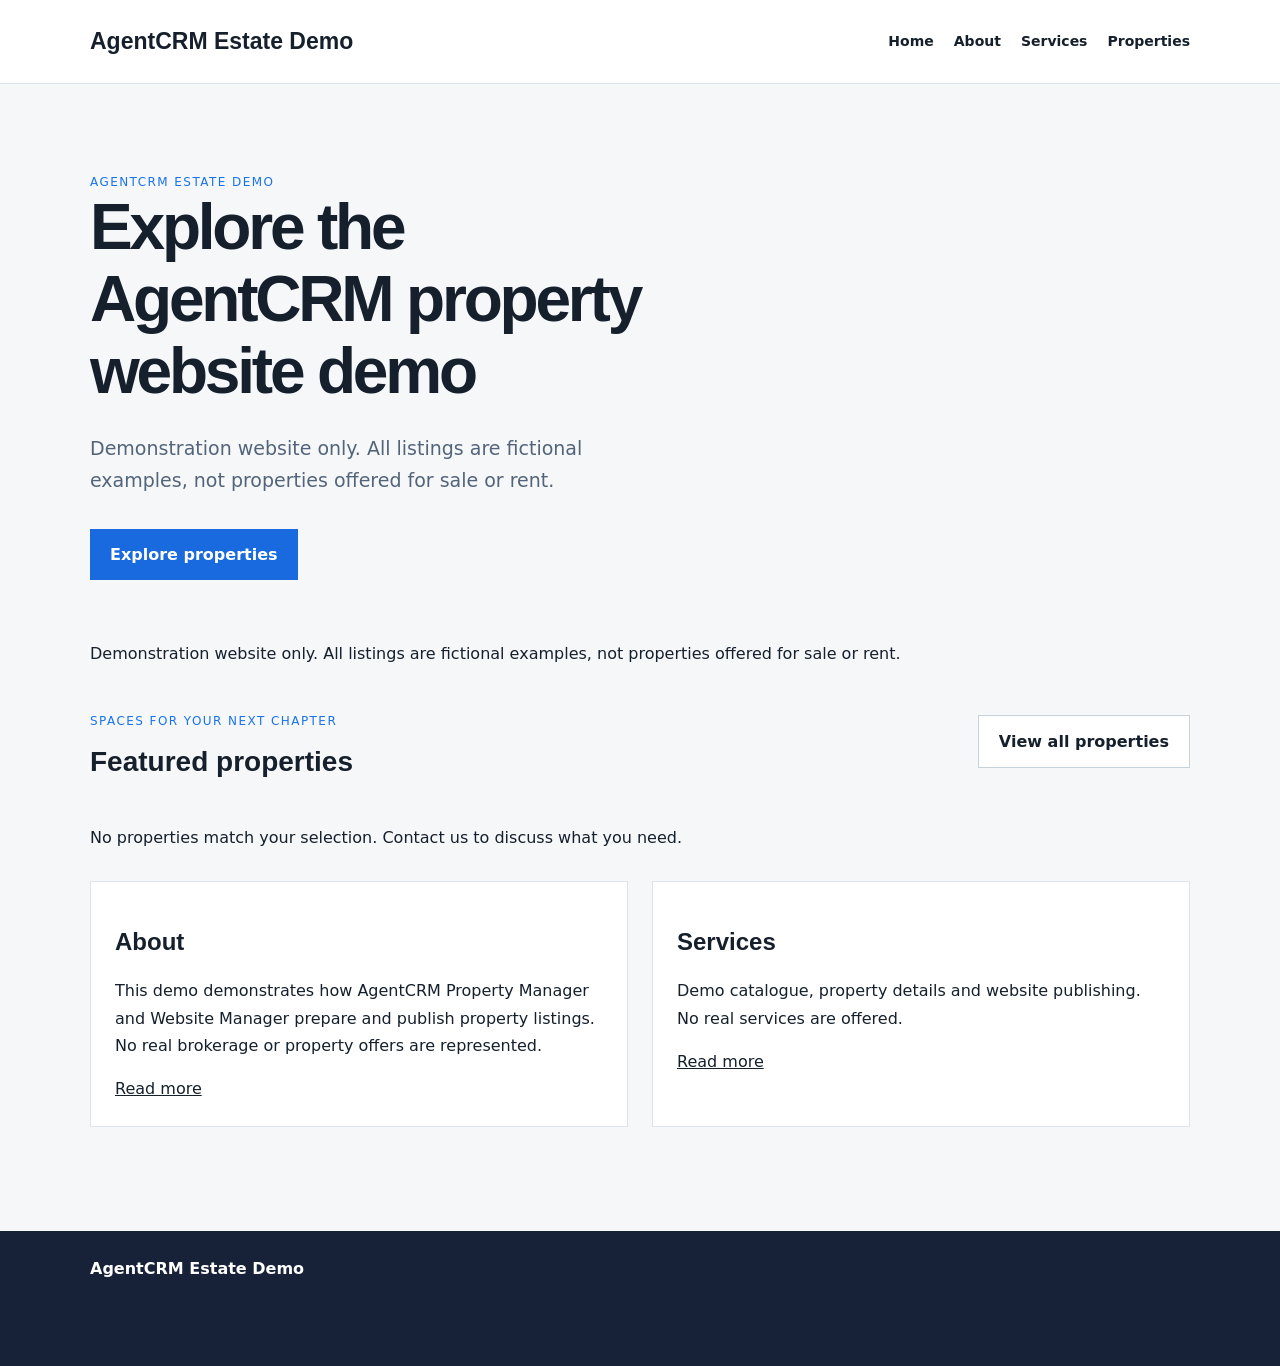
==== site/index.html @ 1c4ed6f7 "Initialize AgentCRM Estate demonstration website" ====
<!doctype html><html lang="en"><head><meta charset="utf-8"><meta name="viewport" content="width=device-width, initial-scale=1"><title>AgentCRM Estate Demo</title><meta name="description" content="A demonstration of property publishing with AgentCRM"><link rel="stylesheet" href="assets/site.css"></head><body class="estate estate"><header><a class="brand" href="index.html">AgentCRM Estate Demo</a><nav><a href="index.html">Home</a><a href="about.html">About</a><a href="services.html">Services</a><a href="properties.html">Properties</a></nav></header><main><section class="hero estate-home-hero"><div><div class="eyebrow">AgentCRM Estate Demo</div><h1>Explore the AgentCRM property website demo</h1><p>Demonstration website only. All listings are fictional examples, not properties offered for sale or rent.</p><a class="button" href="properties.html">Explore properties</a></div></section><section class="content"><p>Demonstration website only. All listings are fictional examples, not properties offered for sale or rent.</p></section><section class="estate-listings"><div class="estate-section-title"><div><p class="eyebrow">Spaces for your next chapter</p><h2>Featured properties</h2></div><a class="button secondary" href="properties.html">View all properties</a></div><div class="estate-grid" data-property-grid></div><p data-property-empty>No properties match your selection. Contact us to discuss what you need.</p></section><div class="sections"><section class="box"><h2>About</h2><p>This demo demonstrates how AgentCRM Property Manager and Website Manager prepare and publish property listings. No real brokerage or property offers are represented.</p><a href="about.html">Read more</a></section><section class="box"><h2>Services</h2><p>Demo catalogue, property details and website publishing. No real services are offered.</p><a href="services.html">Read more</a></section></div></main><footer><strong>AgentCRM Estate Demo</strong><p><br></p></footer></body></html>
---- site/assets/site.css ----
*{box-sizing:border-box}body{margin:0;font:16px/1.7 system-ui,sans-serif;color:#172238;background:#f7f8fc}a{color:inherit}header,main,footer{padding:24px max(20px,calc((100vw - 1100px)/2))}header{display:flex;align-items:center;justify-content:space-between;gap:24px;background:#fff;border-bottom:1px solid #dde3ed}header a{text-decoration:none}.brand{font-size:23px;font-weight:800}nav{display:flex;gap:20px;flex-wrap:wrap}.hero{padding:60px 0 40px;max-width:850px}.hero h1{font-size:clamp(32px,6vw,58px);line-height:1.12;letter-spacing:-.04em;margin:0 0 24px}.hero p{font-size:19px;color:#53647a}.eyebrow{font-size:12px;letter-spacing:.12em;text-transform:uppercase;color:#1a73e8}.button{display:inline-block;padding:12px 20px;background:#1a73e8;color:#fff;text-decoration:none;border:0}.sections{display:grid;grid-template-columns:repeat(auto-fit,minmax(240px,1fr));gap:24px;margin:30px 0}.box{padding:24px;background:white;border:1px solid #dde3ed}h2,h3{line-height:1.3}.gallery{display:grid;grid-template-columns:repeat(auto-fit,minmax(240px,1fr));gap:20px}.gallery figure{margin:0}.gallery img{width:100%;height:240px;object-fit:cover}.gallery figcaption{font-size:14px;padding:8px 0}.content{max-width:850px;overflow-wrap:anywhere}.widget-placeholder{padding:24px;border:2px dashed #8795aa;margin:20px 0;background:white}footer{margin-top:50px;background:#172238;color:#fff;white-space:pre-line}footer a{display:inline-block;margin-right:16px}.editorial header{background:#172238;color:#fff}.editorial .hero{border-left:5px solid #1a73e8;padding-left:28px}.editorial h1{font-family:Georgia,serif;font-weight:400}.local{background:#fcfaf5}.local .hero{background:#edf3ff;padding:40px;margin:24px 0;border:1px solid #baccec}.local .button{background:#1457ad}.local header{border-bottom:4px solid #1a73e8}@media(max-width:600px){header{align-items:flex-start;flex-direction:column;gap:12px}nav{gap:14px;font-size:14px}.hero{padding:32px 0 20px}.hero h1{font-size:34px}.sections{gap:14px}.box{padding:18px}}@font-face{font-family:Inter;src:url('inter-1.woff2') format('woff2');font-weight:100 900;font-display:swap}@font-face{font-family:Poppins;src:url('poppins-2.woff2') format('woff2');font-weight:600;font-display:swap}.estate{background:#f6f7f9;color:#15202c;font-family:Inter,system-ui,sans-serif}.estate h1,.estate h2,.estate h3,.estate .brand{font-family:Poppins,Inter,sans-serif}.estate header{gap:20px;padding-top:22px;padding-bottom:22px}.estate nav a{font-size:14px;font-weight:600}.estate .hero{max-width:none;padding:64px 0 44px}.estate .hero h1{max-width:800px;font-size:clamp(36px,5vw,66px);letter-spacing:-.05em}.estate .hero p{max-width:630px}.estate-home-hero{display:grid;grid-template-columns:minmax(0,1.1fr) minmax(0,1fr);gap:36px;align-items:center}.estate-hero-image{position:relative;display:block;min-width:0}.estate-hero-image img{display:block;width:100%;height:370px;object-fit:cover}.estate-hero-image span{position:absolute;bottom:18px;left:18px;right:18px;background:white;padding:14px;font-size:14px;font-weight:600}.estate-home-hero .button{margin-top:14px}.estate .button{min-height:48px;padding:12px 20px;background:#1969df;font-weight:600;text-align:center}.estate .button.secondary{background:white;color:#15202c;border:1px solid #c8d2dd}.estate-section-title{display:flex;justify-content:space-between;align-items:center;gap:20px;margin:32px 0 24px}.estate-section-title h2{font-size:28px;margin:4px 0}.estate-grid{display:grid;grid-template-columns:repeat(3,minmax(0,1fr));gap:24px}.estate-card{min-width:0;background:white;border:1px solid #dbe1e7;overflow-wrap:anywhere}.estate-card[hidden]{display:none}.estate-photo{display:block;position:relative;aspect-ratio:1.48;overflow:hidden;background:#e5eaf0;text-decoration:none}.estate-photo img{width:100%;height:100%;object-fit:cover}.estate-badge{position:absolute;top:14px;left:14px;max-width:calc(100% - 28px);padding:5px 10px;background:white;color:#15202c;font-size:12px;font-weight:600}.estate-card-body{padding:22px}.estate-card h2{font-size:19px;margin:8px 0}.estate-card h2 a{text-decoration:none}.estate-location,.estate-facts,.estate-filter-help{font-size:13px;color:#5e6d7c}.estate-price{font-size:21px;font-weight:700;line-height:1.5}.estate-detail-link{font-size:14px;font-weight:600;color:#1969df;text-decoration:none}.estate-no-photo{display:flex;align-items:center;justify-content:center;min-height:230px;background:#e8edf3;color:#506479}.estate-filters{display:grid;grid-template-columns:repeat(3,minmax(0,1fr));gap:16px;padding:24px;background:#fff;border:1px solid #dbe1e7}.estate-filters label{font-size:13px;font-weight:600}.estate-filters input,.estate-filters select{display:block;width:100%;min-width:0;min-height:48px;margin-top:7px;padding:10px;border:1px solid #b3beca;font:inherit;background:white;color:#15202c;border-radius:0}.estate a:focus-visible,.estate button:focus-visible,.estate input:focus-visible,.estate select:focus-visible{outline:3px solid #1969df;outline-offset:3px}.estate-detail{padding:32px 0}.estate-detail-heading{display:flex;justify-content:space-between;gap:24px;align-items:center;margin:25px 0}.estate-detail h1{font-size:clamp(30px,4vw,48px);line-height:1.2;overflow-wrap:anywhere}.estate-detail-layout{display:grid;grid-template-columns:minmax(0,1fr) 320px;gap:28px;align-items:start}.estate-panel{padding:26px;background:white;border:1px solid #dbe1e7;margin-bottom:24px;overflow-wrap:anywhere}.estate-enquire{position:sticky;top:20px}.estate-enquire .button{display:block;margin:12px 0}.estate-description{white-space:pre-line}.estate-specs{display:grid;grid-template-columns:repeat(3,minmax(0,1fr));gap:20px}.estate-specs dt{font-size:12px;color:#5e6d7c}.estate-specs dd{margin:5px 0 0;font-weight:600}.estate-amenities{display:flex;flex-wrap:wrap;gap:12px 26px;padding-left:20px}.estate-property-gallery{display:grid;grid-template-columns:1fr 1fr;gap:12px;margin-bottom:24px}.estate-property-gallery a:first-child{grid-column:1/-1}.estate-property-gallery img{display:block;width:100%;height:auto;aspect-ratio:1.5;object-fit:cover}.estate-form{margin:32px 0}.estate main,.estate footer{overflow-wrap:anywhere}.estate [hidden]{display:none!important}@media(max-width:1000px){.estate-home-hero{grid-template-columns:minmax(0,1fr)}.estate-hero-image img{height:300px}.estate-grid{grid-template-columns:repeat(2,minmax(0,1fr))}.estate-detail-layout{grid-template-columns:minmax(0,1fr)}.estate-enquire{position:static}.estate-detail-heading{align-items:flex-start;flex-direction:column}}@media(max-width:600px){.estate-grid,.estate-filters{grid-template-columns:minmax(0,1fr)}.estate-section-title{align-items:flex-start;flex-direction:column}.estate .hero{padding:36px 0 20px}.estate .hero h1{font-size:37px}.estate-panel,.estate-filters{padding:18px}.estate-specs{grid-template-columns:1fr 1fr}.estate header nav{gap:14px}.estate .estate-card-body{padding:18px}}
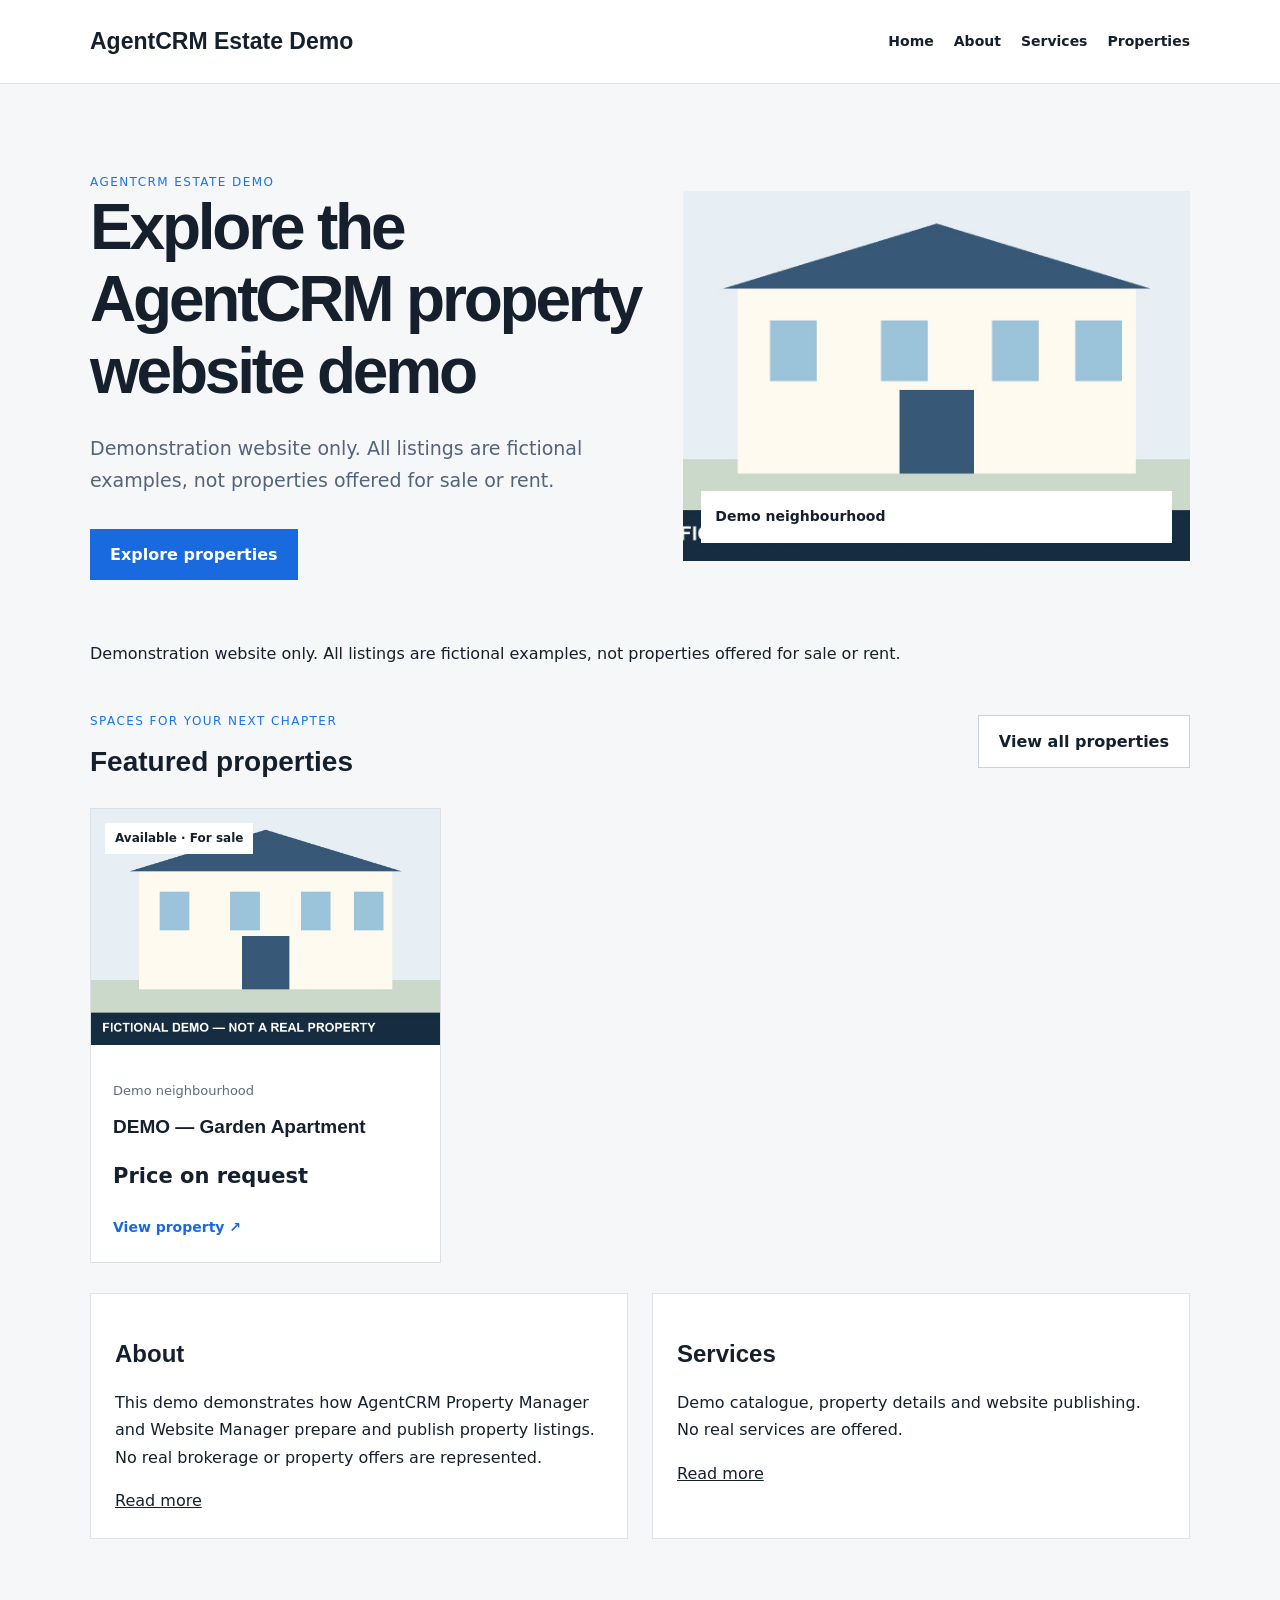
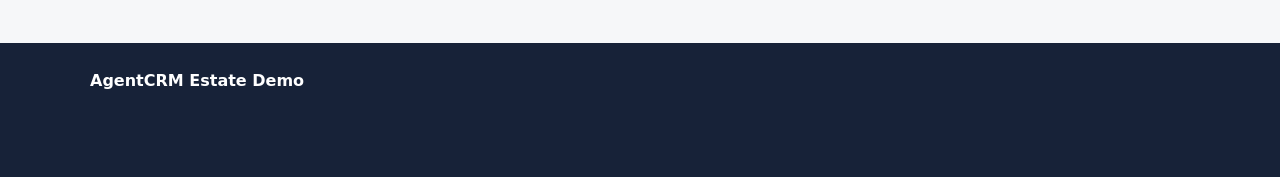
==== commit 82e13197: "Review AgentCRM website changes" ====
--- a/site/index.html
+++ b/site/index.html
@@ -1 +1 @@
-<!doctype html><html lang="en"><head><meta charset="utf-8"><meta name="viewport" content="width=device-width, initial-scale=1"><title>AgentCRM Estate Demo</title><meta name="description" content="A demonstration of property publishing with AgentCRM"><link rel="stylesheet" href="assets/site.css"></head><body class="estate estate"><header><a class="brand" href="index.html">AgentCRM Estate Demo</a><nav><a href="index.html">Home</a><a href="about.html">About</a><a href="services.html">Services</a><a href="properties.html">Properties</a></nav></header><main><section class="hero estate-home-hero"><div><div class="eyebrow">AgentCRM Estate Demo</div><h1>Explore the AgentCRM property website demo</h1><p>Demonstration website only. All listings are fictional examples, not properties offered for sale or rent.</p><a class="button" href="properties.html">Explore properties</a></div></section><section class="content"><p>Demonstration website only. All listings are fictional examples, not properties offered for sale or rent.</p></section><section class="estate-listings"><div class="estate-section-title"><div><p class="eyebrow">Spaces for your next chapter</p><h2>Featured properties</h2></div><a class="button secondary" href="properties.html">View all properties</a></div><div class="estate-grid" data-property-grid></div><p data-property-empty>No properties match your selection. Contact us to discuss what you need.</p></section><div class="sections"><section class="box"><h2>About</h2><p>This demo demonstrates how AgentCRM Property Manager and Website Manager prepare and publish property listings. No real brokerage or property offers are represented.</p><a href="about.html">Read more</a></section><section class="box"><h2>Services</h2><p>Demo catalogue, property details and website publishing. No real services are offered.</p><a href="services.html">Read more</a></section></div></main><footer><strong>AgentCRM Estate Demo</strong><p><br></p></footer></body></html>+<!doctype html><html lang="en"><head><meta charset="utf-8"><meta name="viewport" content="width=device-width, initial-scale=1"><title>AgentCRM Estate Demo</title><meta name="description" content="A demonstration of property publishing with AgentCRM"><link rel="stylesheet" href="assets/site.css"></head><body class="estate estate"><header><a class="brand" href="index.html">AgentCRM Estate Demo</a><nav><a href="index.html">Home</a><a href="about.html">About</a><a href="services.html">Services</a><a href="properties.html">Properties</a></nav></header><main><section class="hero estate-home-hero"><div><div class="eyebrow">AgentCRM Estate Demo</div><h1>Explore the AgentCRM property website demo</h1><p>Demonstration website only. All listings are fictional examples, not properties offered for sale or rent.</p><a class="button" href="properties.html">Explore properties</a></div><a class="estate-hero-image" href="property-demo-garden-apartment.html"><img src="assets/d650b94a-fd60-4c36-6586-f92af87a0c7b.jpg" alt="DEMO — Garden Apartment · property photo" width="800" height="640"><span>Demo neighbourhood</span></a></section><section class="content"><p>Demonstration website only. All listings are fictional examples, not properties offered for sale or rent.</p></section><section class="estate-listings"><div class="estate-section-title"><div><p class="eyebrow">Spaces for your next chapter</p><h2>Featured properties</h2></div><a class="button secondary" href="properties.html">View all properties</a></div><div class="estate-grid" data-property-grid><article class="estate-card" data-property data-title="demo — garden apartment demo neighbourhood" data-purpose="sale" data-type="apartment" data-price="" data-currency="INR" data-bedrooms="" data-status="available"><a class="estate-photo" href="property-demo-garden-apartment.html"><img loading="lazy" width="640" height="430" src="assets/d650b94a-fd60-4c36-6586-f92af87a0c7b.jpg" alt="DEMO — Garden Apartment · property photo"><span class="estate-badge">Available · For sale</span></a><div class="estate-card-body"><p class="estate-location">Demo neighbourhood</p><h2><a href="property-demo-garden-apartment.html">DEMO — Garden Apartment</a></h2><p class="estate-price">Price on request</p><p class="estate-facts"></p><a class="estate-detail-link" href="property-demo-garden-apartment.html">View property <span aria-hidden="true">↗</span></a></div></article></div><p data-property-empty hidden>No properties match your selection. Contact us to discuss what you need.</p></section><div class="sections"><section class="box"><h2>About</h2><p>This demo demonstrates how AgentCRM Property Manager and Website Manager prepare and publish property listings. No real brokerage or property offers are represented.</p><a href="about.html">Read more</a></section><section class="box"><h2>Services</h2><p>Demo catalogue, property details and website publishing. No real services are offered.</p><a href="services.html">Read more</a></section></div></main><footer><strong>AgentCRM Estate Demo</strong><p><br></p></footer></body></html>
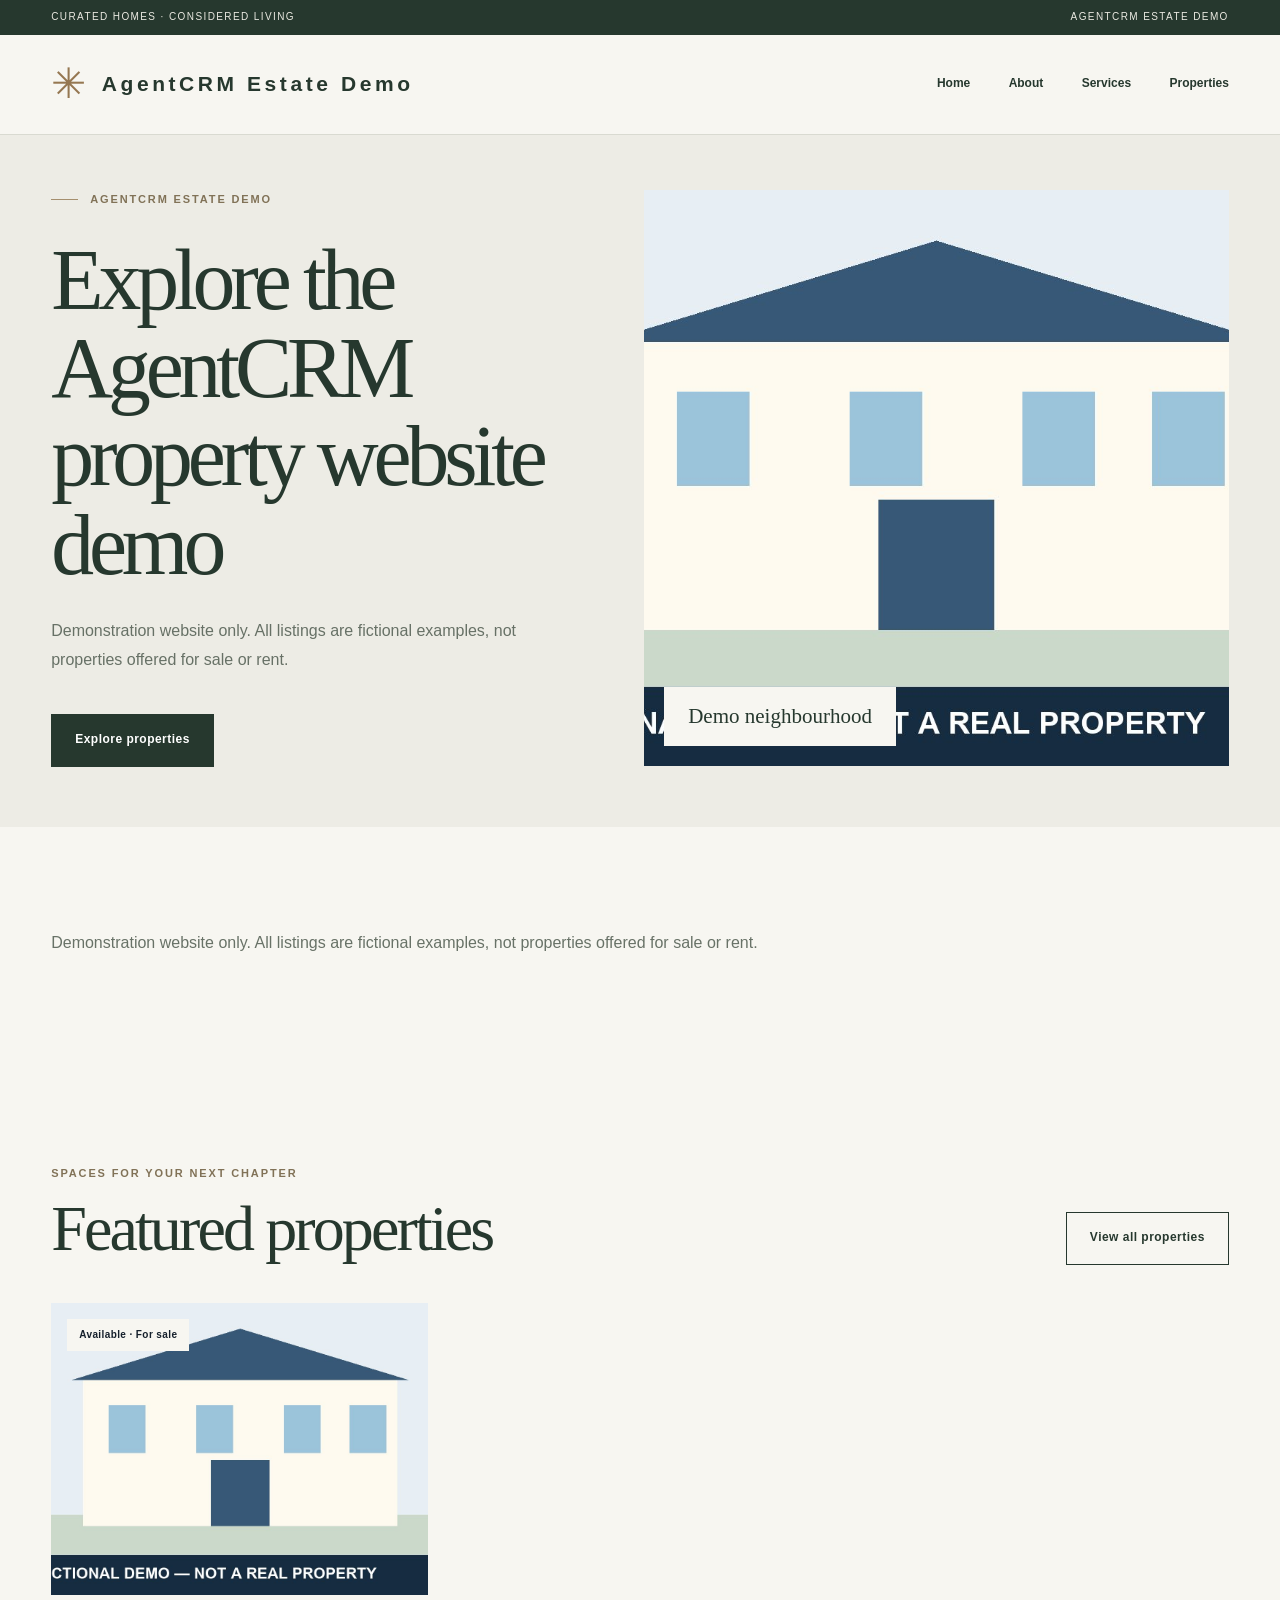
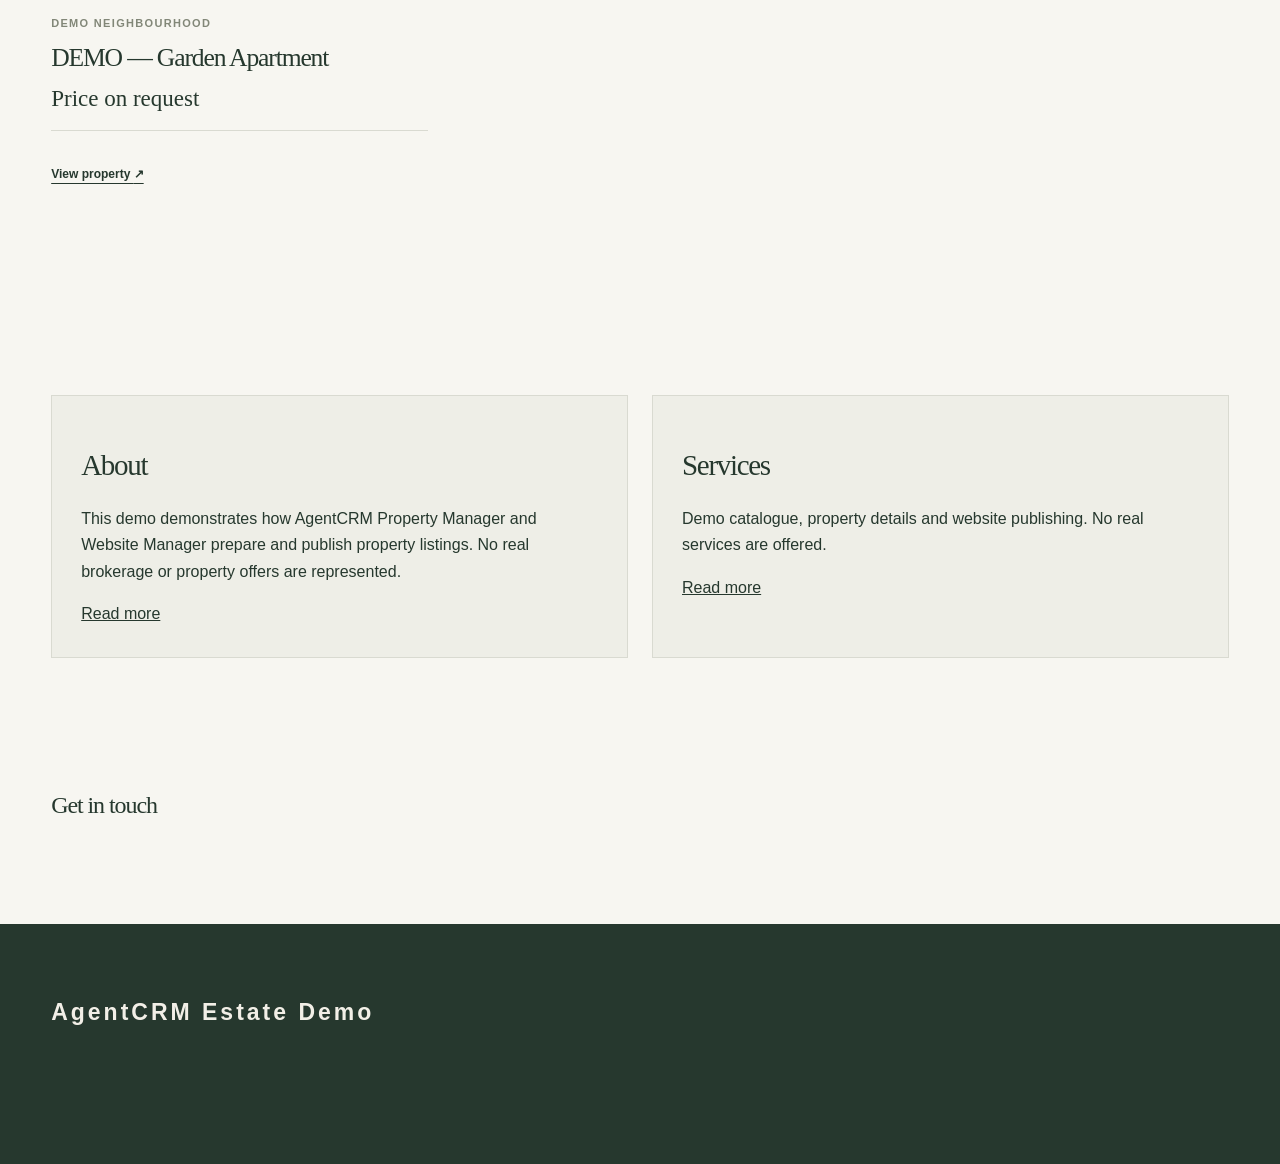
==== commit 8dd96ffb: "Review AgentCRM website changes" ====
--- a/site/index.html
+++ b/site/index.html
@@ -1 +1 @@
-<!doctype html><html lang="en"><head><meta charset="utf-8"><meta name="viewport" content="width=device-width, initial-scale=1"><title>AgentCRM Estate Demo</title><meta name="description" content="A demonstration of property publishing with AgentCRM"><link rel="stylesheet" href="assets/site.css"></head><body class="estate estate"><header><a class="brand" href="index.html">AgentCRM Estate Demo</a><nav><a href="index.html">Home</a><a href="about.html">About</a><a href="services.html">Services</a><a href="properties.html">Properties</a></nav></header><main><section class="hero estate-home-hero"><div><div class="eyebrow">AgentCRM Estate Demo</div><h1>Explore the AgentCRM property website demo</h1><p>Demonstration website only. All listings are fictional examples, not properties offered for sale or rent.</p><a class="button" href="properties.html">Explore properties</a></div><a class="estate-hero-image" href="property-demo-garden-apartment.html"><img src="assets/d650b94a-fd60-4c36-6586-f92af87a0c7b.jpg" alt="DEMO — Garden Apartment · property photo" width="800" height="640"><span>Demo neighbourhood</span></a></section><section class="content"><p>Demonstration website only. All listings are fictional examples, not properties offered for sale or rent.</p></section><section class="estate-listings"><div class="estate-section-title"><div><p class="eyebrow">Spaces for your next chapter</p><h2>Featured properties</h2></div><a class="button secondary" href="properties.html">View all properties</a></div><div class="estate-grid" data-property-grid><article class="estate-card" data-property data-title="demo — garden apartment demo neighbourhood" data-purpose="sale" data-type="apartment" data-price="" data-currency="INR" data-bedrooms="" data-status="available"><a class="estate-photo" href="property-demo-garden-apartment.html"><img loading="lazy" width="640" height="430" src="assets/d650b94a-fd60-4c36-6586-f92af87a0c7b.jpg" alt="DEMO — Garden Apartment · property photo"><span class="estate-badge">Available · For sale</span></a><div class="estate-card-body"><p class="estate-location">Demo neighbourhood</p><h2><a href="property-demo-garden-apartment.html">DEMO — Garden Apartment</a></h2><p class="estate-price">Price on request</p><p class="estate-facts"></p><a class="estate-detail-link" href="property-demo-garden-apartment.html">View property <span aria-hidden="true">↗</span></a></div></article></div><p data-property-empty hidden>No properties match your selection. Contact us to discuss what you need.</p></section><div class="sections"><section class="box"><h2>About</h2><p>This demo demonstrates how AgentCRM Property Manager and Website Manager prepare and publish property listings. No real brokerage or property offers are represented.</p><a href="about.html">Read more</a></section><section class="box"><h2>Services</h2><p>Demo catalogue, property details and website publishing. No real services are offered.</p><a href="services.html">Read more</a></section></div></main><footer><strong>AgentCRM Estate Demo</strong><p><br></p></footer></body></html>+<!doctype html><html lang="en"><head><meta charset="utf-8"><meta name="viewport" content="width=device-width, initial-scale=1"><title>AgentCRM Estate Demo</title><meta name="description" content="A demonstration of property publishing with AgentCRM"><link rel="stylesheet" href="assets/site.css"></head><body class="estate restate"><div class="restate-topline"><span>CURATED HOMES · CONSIDERED LIVING</span><span>AgentCRM Estate Demo</span></div><header><a class="brand" href="index.html"><span class="brand-symbol" aria-hidden="true">✳</span>AgentCRM Estate Demo</a><nav><a href="index.html">Home</a><a href="about.html">About</a><a href="services.html">Services</a><a href="properties.html">Properties</a></nav></header><main><section class="hero estate-home-hero"><div><div class="eyebrow">AgentCRM Estate Demo</div><h1>Explore the AgentCRM property website demo</h1><p>Demonstration website only. All listings are fictional examples, not properties offered for sale or rent.</p><a class="button" href="properties.html">Explore properties</a></div><a class="estate-hero-image" href="property-demo-garden-apartment.html"><img src="assets/d650b94a-fd60-4c36-6586-f92af87a0c7b.jpg" alt="DEMO — Garden Apartment · property photo" width="800" height="640"><span>Demo neighbourhood</span></a></section><section class="content"><p>Demonstration website only. All listings are fictional examples, not properties offered for sale or rent.</p></section><section class="estate-listings"><div class="estate-section-title"><div><p class="eyebrow">Spaces for your next chapter</p><h2>Featured properties</h2></div><a class="button secondary" href="properties.html">View all properties</a></div><div class="estate-grid" data-property-grid><article class="estate-card" data-property data-title="demo — garden apartment demo neighbourhood" data-purpose="sale" data-type="apartment" data-price="" data-currency="INR" data-bedrooms="" data-status="available"><a class="estate-photo" href="property-demo-garden-apartment.html"><img loading="lazy" width="640" height="430" src="assets/d650b94a-fd60-4c36-6586-f92af87a0c7b.jpg" alt="DEMO — Garden Apartment · property photo"><span class="estate-badge">Available · For sale</span></a><div class="estate-card-body"><p class="estate-location">Demo neighbourhood</p><h2><a href="property-demo-garden-apartment.html">DEMO — Garden Apartment</a></h2><p class="estate-price">Price on request</p><p class="estate-facts"></p><a class="estate-detail-link" href="property-demo-garden-apartment.html">View property <span aria-hidden="true">↗</span></a></div></article></div><p data-property-empty hidden>No properties match your selection. Contact us to discuss what you need.</p></section><div class="sections"><section class="box"><h2>About</h2><p>This demo demonstrates how AgentCRM Property Manager and Website Manager prepare and publish property listings. No real brokerage or property offers are represented.</p><a href="about.html">Read more</a></section><section class="box"><h2>Services</h2><p>Demo catalogue, property details and website publishing. No real services are offered.</p><a href="services.html">Read more</a></section></div><section><h2>Get in touch</h2><script defer src="https://agentcrms.duckdns.org/embed.js" data-form="244f5f4b4362" data-message=""></script><script defer src="https://agentcrms.duckdns.org/embed.js" data-form="720d575bdf68" data-message=""></script></section></main><footer><strong>AgentCRM Estate Demo</strong><p><br></p></footer></body></html>
--- a/site/assets/site.css
+++ b/site/assets/site.css
@@ -1 +1,91 @@
-*{box-sizing:border-box}body{margin:0;font:16px/1.7 system-ui,sans-serif;color:#172238;background:#f7f8fc}a{color:inherit}header,main,footer{padding:24px max(20px,calc((100vw - 1100px)/2))}header{display:flex;align-items:center;justify-content:space-between;gap:24px;background:#fff;border-bottom:1px solid #dde3ed}header a{text-decoration:none}.brand{font-size:23px;font-weight:800}nav{display:flex;gap:20px;flex-wrap:wrap}.hero{padding:60px 0 40px;max-width:850px}.hero h1{font-size:clamp(32px,6vw,58px);line-height:1.12;letter-spacing:-.04em;margin:0 0 24px}.hero p{font-size:19px;color:#53647a}.eyebrow{font-size:12px;letter-spacing:.12em;text-transform:uppercase;color:#1a73e8}.button{display:inline-block;padding:12px 20px;background:#1a73e8;color:#fff;text-decoration:none;border:0}.sections{display:grid;grid-template-columns:repeat(auto-fit,minmax(240px,1fr));gap:24px;margin:30px 0}.box{padding:24px;background:white;border:1px solid #dde3ed}h2,h3{line-height:1.3}.gallery{display:grid;grid-template-columns:repeat(auto-fit,minmax(240px,1fr));gap:20px}.gallery figure{margin:0}.gallery img{width:100%;height:240px;object-fit:cover}.gallery figcaption{font-size:14px;padding:8px 0}.content{max-width:850px;overflow-wrap:anywhere}.widget-placeholder{padding:24px;border:2px dashed #8795aa;margin:20px 0;background:white}footer{margin-top:50px;background:#172238;color:#fff;white-space:pre-line}footer a{display:inline-block;margin-right:16px}.editorial header{background:#172238;color:#fff}.editorial .hero{border-left:5px solid #1a73e8;padding-left:28px}.editorial h1{font-family:Georgia,serif;font-weight:400}.local{background:#fcfaf5}.local .hero{background:#edf3ff;padding:40px;margin:24px 0;border:1px solid #baccec}.local .button{background:#1457ad}.local header{border-bottom:4px solid #1a73e8}@media(max-width:600px){header{align-items:flex-start;flex-direction:column;gap:12px}nav{gap:14px;font-size:14px}.hero{padding:32px 0 20px}.hero h1{font-size:34px}.sections{gap:14px}.box{padding:18px}}@font-face{font-family:Inter;src:url('inter-1.woff2') format('woff2');font-weight:100 900;font-display:swap}@font-face{font-family:Poppins;src:url('poppins-2.woff2') format('woff2');font-weight:600;font-display:swap}.estate{background:#f6f7f9;color:#15202c;font-family:Inter,system-ui,sans-serif}.estate h1,.estate h2,.estate h3,.estate .brand{font-family:Poppins,Inter,sans-serif}.estate header{gap:20px;padding-top:22px;padding-bottom:22px}.estate nav a{font-size:14px;font-weight:600}.estate .hero{max-width:none;padding:64px 0 44px}.estate .hero h1{max-width:800px;font-size:clamp(36px,5vw,66px);letter-spacing:-.05em}.estate .hero p{max-width:630px}.estate-home-hero{display:grid;grid-template-columns:minmax(0,1.1fr) minmax(0,1fr);gap:36px;align-items:center}.estate-hero-image{position:relative;display:block;min-width:0}.estate-hero-image img{display:block;width:100%;height:370px;object-fit:cover}.estate-hero-image span{position:absolute;bottom:18px;left:18px;right:18px;background:white;padding:14px;font-size:14px;font-weight:600}.estate-home-hero .button{margin-top:14px}.estate .button{min-height:48px;padding:12px 20px;background:#1969df;font-weight:600;text-align:center}.estate .button.secondary{background:white;color:#15202c;border:1px solid #c8d2dd}.estate-section-title{display:flex;justify-content:space-between;align-items:center;gap:20px;margin:32px 0 24px}.estate-section-title h2{font-size:28px;margin:4px 0}.estate-grid{display:grid;grid-template-columns:repeat(3,minmax(0,1fr));gap:24px}.estate-card{min-width:0;background:white;border:1px solid #dbe1e7;overflow-wrap:anywhere}.estate-card[hidden]{display:none}.estate-photo{display:block;position:relative;aspect-ratio:1.48;overflow:hidden;background:#e5eaf0;text-decoration:none}.estate-photo img{width:100%;height:100%;object-fit:cover}.estate-badge{position:absolute;top:14px;left:14px;max-width:calc(100% - 28px);padding:5px 10px;background:white;color:#15202c;font-size:12px;font-weight:600}.estate-card-body{padding:22px}.estate-card h2{font-size:19px;margin:8px 0}.estate-card h2 a{text-decoration:none}.estate-location,.estate-facts,.estate-filter-help{font-size:13px;color:#5e6d7c}.estate-price{font-size:21px;font-weight:700;line-height:1.5}.estate-detail-link{font-size:14px;font-weight:600;color:#1969df;text-decoration:none}.estate-no-photo{display:flex;align-items:center;justify-content:center;min-height:230px;background:#e8edf3;color:#506479}.estate-filters{display:grid;grid-template-columns:repeat(3,minmax(0,1fr));gap:16px;padding:24px;background:#fff;border:1px solid #dbe1e7}.estate-filters label{font-size:13px;font-weight:600}.estate-filters input,.estate-filters select{display:block;width:100%;min-width:0;min-height:48px;margin-top:7px;padding:10px;border:1px solid #b3beca;font:inherit;background:white;color:#15202c;border-radius:0}.estate a:focus-visible,.estate button:focus-visible,.estate input:focus-visible,.estate select:focus-visible{outline:3px solid #1969df;outline-offset:3px}.estate-detail{padding:32px 0}.estate-detail-heading{display:flex;justify-content:space-between;gap:24px;align-items:center;margin:25px 0}.estate-detail h1{font-size:clamp(30px,4vw,48px);line-height:1.2;overflow-wrap:anywhere}.estate-detail-layout{display:grid;grid-template-columns:minmax(0,1fr) 320px;gap:28px;align-items:start}.estate-panel{padding:26px;background:white;border:1px solid #dbe1e7;margin-bottom:24px;overflow-wrap:anywhere}.estate-enquire{position:sticky;top:20px}.estate-enquire .button{display:block;margin:12px 0}.estate-description{white-space:pre-line}.estate-specs{display:grid;grid-template-columns:repeat(3,minmax(0,1fr));gap:20px}.estate-specs dt{font-size:12px;color:#5e6d7c}.estate-specs dd{margin:5px 0 0;font-weight:600}.estate-amenities{display:flex;flex-wrap:wrap;gap:12px 26px;padding-left:20px}.estate-property-gallery{display:grid;grid-template-columns:1fr 1fr;gap:12px;margin-bottom:24px}.estate-property-gallery a:first-child{grid-column:1/-1}.estate-property-gallery img{display:block;width:100%;height:auto;aspect-ratio:1.5;object-fit:cover}.estate-form{margin:32px 0}.estate main,.estate footer{overflow-wrap:anywhere}.estate [hidden]{display:none!important}@media(max-width:1000px){.estate-home-hero{grid-template-columns:minmax(0,1fr)}.estate-hero-image img{height:300px}.estate-grid{grid-template-columns:repeat(2,minmax(0,1fr))}.estate-detail-layout{grid-template-columns:minmax(0,1fr)}.estate-enquire{position:static}.estate-detail-heading{align-items:flex-start;flex-direction:column}}@media(max-width:600px){.estate-grid,.estate-filters{grid-template-columns:minmax(0,1fr)}.estate-section-title{align-items:flex-start;flex-direction:column}.estate .hero{padding:36px 0 20px}.estate .hero h1{font-size:37px}.estate-panel,.estate-filters{padding:18px}.estate-specs{grid-template-columns:1fr 1fr}.estate header nav{gap:14px}.estate .estate-card-body{padding:18px}}+*{box-sizing:border-box}body{margin:0;font:16px/1.7 system-ui,sans-serif;color:#172238;background:#f7f8fc}a{color:inherit}header,main,footer{padding:24px max(20px,calc((100vw - 1100px)/2))}header{display:flex;align-items:center;justify-content:space-between;gap:24px;background:#fff;border-bottom:1px solid #dde3ed}header a{text-decoration:none}.brand{font-size:23px;font-weight:800}nav{display:flex;gap:20px;flex-wrap:wrap}.hero{padding:60px 0 40px;max-width:850px}.hero h1{font-size:clamp(32px,6vw,58px);line-height:1.12;letter-spacing:-.04em;margin:0 0 24px}.hero p{font-size:19px;color:#53647a}.eyebrow{font-size:12px;letter-spacing:.12em;text-transform:uppercase;color:#1a73e8}.button{display:inline-block;padding:12px 20px;background:#1a73e8;color:#fff;text-decoration:none;border:0}.sections{display:grid;grid-template-columns:repeat(auto-fit,minmax(240px,1fr));gap:24px;margin:30px 0}.box{padding:24px;background:white;border:1px solid #dde3ed}h2,h3{line-height:1.3}.gallery{display:grid;grid-template-columns:repeat(auto-fit,minmax(240px,1fr));gap:20px}.gallery figure{margin:0}.gallery img{width:100%;height:240px;object-fit:cover}.gallery figcaption{font-size:14px;padding:8px 0}.content{max-width:850px;overflow-wrap:anywhere}.widget-placeholder{padding:24px;border:2px dashed #8795aa;margin:20px 0;background:white}footer{margin-top:50px;background:#172238;color:#fff;white-space:pre-line}footer a{display:inline-block;margin-right:16px}.editorial header{background:#172238;color:#fff}.editorial .hero{border-left:5px solid #1a73e8;padding-left:28px}.editorial h1{font-family:Georgia,serif;font-weight:400}.local{background:#fcfaf5}.local .hero{background:#edf3ff;padding:40px;margin:24px 0;border:1px solid #baccec}.local .button{background:#1457ad}.local header{border-bottom:4px solid #1a73e8}@media(max-width:600px){header{align-items:flex-start;flex-direction:column;gap:12px}nav{gap:14px;font-size:14px}.hero{padding:32px 0 20px}.hero h1{font-size:34px}.sections{gap:14px}.box{padding:18px}}@font-face{font-family:Inter;src:url('inter-1.woff2') format('woff2');font-weight:100 900;font-display:swap}@font-face{font-family:Poppins;src:url('poppins-2.woff2') format('woff2');font-weight:600;font-display:swap}.estate{background:#f6f7f9;color:#15202c;font-family:Inter,system-ui,sans-serif}.estate h1,.estate h2,.estate h3,.estate .brand{font-family:Poppins,Inter,sans-serif}.estate header{gap:20px;padding-top:22px;padding-bottom:22px}.estate nav a{font-size:14px;font-weight:600}.estate .hero{max-width:none;padding:64px 0 44px}.estate .hero h1{max-width:800px;font-size:clamp(36px,5vw,66px);letter-spacing:-.05em}.estate .hero p{max-width:630px}.estate-home-hero{display:grid;grid-template-columns:minmax(0,1.1fr) minmax(0,1fr);gap:36px;align-items:center}.estate-hero-image{position:relative;display:block;min-width:0}.estate-hero-image img{display:block;width:100%;height:370px;object-fit:cover}.estate-hero-image span{position:absolute;bottom:18px;left:18px;right:18px;background:white;padding:14px;font-size:14px;font-weight:600}.estate-home-hero .button{margin-top:14px}.estate .button{min-height:48px;padding:12px 20px;background:#1969df;font-weight:600;text-align:center}.estate .button.secondary{background:white;color:#15202c;border:1px solid #c8d2dd}.estate-section-title{display:flex;justify-content:space-between;align-items:center;gap:20px;margin:32px 0 24px}.estate-section-title h2{font-size:28px;margin:4px 0}.estate-grid{display:grid;grid-template-columns:repeat(3,minmax(0,1fr));gap:24px}.estate-card{min-width:0;background:white;border:1px solid #dbe1e7;overflow-wrap:anywhere}.estate-card[hidden]{display:none}.estate-photo{display:block;position:relative;aspect-ratio:1.48;overflow:hidden;background:#e5eaf0;text-decoration:none}.estate-photo img{width:100%;height:100%;object-fit:cover}.estate-badge{position:absolute;top:14px;left:14px;max-width:calc(100% - 28px);padding:5px 10px;background:white;color:#15202c;font-size:12px;font-weight:600}.estate-card-body{padding:22px}.estate-card h2{font-size:19px;margin:8px 0}.estate-card h2 a{text-decoration:none}.estate-location,.estate-facts,.estate-filter-help{font-size:13px;color:#5e6d7c}.estate-price{font-size:21px;font-weight:700;line-height:1.5}.estate-detail-link{font-size:14px;font-weight:600;color:#1969df;text-decoration:none}.estate-no-photo{display:flex;align-items:center;justify-content:center;min-height:230px;background:#e8edf3;color:#506479}.estate-filters{display:grid;grid-template-columns:repeat(3,minmax(0,1fr));gap:16px;padding:24px;background:#fff;border:1px solid #dbe1e7}.estate-filters label{font-size:13px;font-weight:600}.estate-filters input,.estate-filters select{display:block;width:100%;min-width:0;min-height:48px;margin-top:7px;padding:10px;border:1px solid #b3beca;font:inherit;background:white;color:#15202c;border-radius:0}.estate a:focus-visible,.estate button:focus-visible,.estate input:focus-visible,.estate select:focus-visible{outline:3px solid #1969df;outline-offset:3px}.estate-detail{padding:32px 0}.estate-detail-heading{display:flex;justify-content:space-between;gap:24px;align-items:center;margin:25px 0}.estate-detail h1{font-size:clamp(30px,4vw,48px);line-height:1.2;overflow-wrap:anywhere}.estate-detail-layout{display:grid;grid-template-columns:minmax(0,1fr) 320px;gap:28px;align-items:start}.estate-panel{padding:26px;background:white;border:1px solid #dbe1e7;margin-bottom:24px;overflow-wrap:anywhere}.estate-enquire{position:sticky;top:20px}.estate-enquire .button{display:block;margin:12px 0}.estate-description{white-space:pre-line}.estate-specs{display:grid;grid-template-columns:repeat(3,minmax(0,1fr));gap:20px}.estate-specs dt{font-size:12px;color:#5e6d7c}.estate-specs dd{margin:5px 0 0;font-weight:600}.estate-amenities{display:flex;flex-wrap:wrap;gap:12px 26px;padding-left:20px}.estate-property-gallery{display:grid;grid-template-columns:1fr 1fr;gap:12px;margin-bottom:24px}.estate-property-gallery a:first-child{grid-column:1/-1}.estate-property-gallery img{display:block;width:100%;height:auto;aspect-ratio:1.5;object-fit:cover}.estate-form{margin:32px 0}.estate main,.estate footer{overflow-wrap:anywhere}.estate [hidden]{display:none!important}@media(max-width:1000px){.estate-home-hero{grid-template-columns:minmax(0,1fr)}.estate-hero-image img{height:300px}.estate-grid{grid-template-columns:repeat(2,minmax(0,1fr))}.estate-detail-layout{grid-template-columns:minmax(0,1fr)}.estate-enquire{position:static}.estate-detail-heading{align-items:flex-start;flex-direction:column}}@media(max-width:600px){.estate-grid,.estate-filters{grid-template-columns:minmax(0,1fr)}.estate-section-title{align-items:flex-start;flex-direction:column}.estate .hero{padding:36px 0 20px}.estate .hero h1{font-size:37px}.estate-panel,.estate-filters{padding:18px}.estate-specs{grid-template-columns:1fr 1fr}.estate header nav{gap:14px}.estate .estate-card-body{padding:18px}}/* Customer-facing Estate skin; scoped outside AgentCRM PWA. */
+.restate{--forest:#26382e;--sand:#edece5;--paper:#f7f6f1;--accent:#b99b75;--line:#d9dad1;background:var(--paper);color:var(--forest);font-family:Inter,Arial,sans-serif;line-height:1.65}
+.restate h1,.restate h2,.restate h3{font-family:Georgia,'Times New Roman',serif;font-weight:400;letter-spacing:-.045em;line-height:1.12}
+.restate a{color:inherit}
+.restate img{max-width:100%;display:block}
+.restate button,.restate input,.restate select{border-radius:0}
+.restate a:focus-visible,.restate button:focus-visible,.restate input:focus-visible,.restate select:focus-visible{outline:3px solid #b48445;outline-offset:3px}
+.restate .restate-topline{background:var(--forest);color:#eae9e1;display:flex;justify-content:space-between;gap:16px;padding:9px max(4vw,24px);font-size:10px;letter-spacing:.14em;text-transform:uppercase}
+.restate header{max-width:none;min-height:100px;background:var(--paper);border-bottom:1px solid var(--line);padding:22px max(4vw,24px);gap:28px}
+.restate .brand{display:inline-flex;align-items:center;gap:12px;font-family:Inter,Arial,sans-serif;font-weight:750;font-size:21px;letter-spacing:.17em;line-height:1.2;overflow-wrap:anywhere}
+.restate .brand-symbol{font-family:Georgia,serif;font-weight:400;font-size:42px;line-height:1;color:#957751}
+.restate header nav{display:flex;align-items:center;gap:clamp(13px,3vw,45px);flex-wrap:wrap}
+.restate header nav a{font-size:12px;font-weight:650;white-space:nowrap}
+.restate header nav a:hover{text-decoration:underline;text-underline-offset:6px}
+.restate main{max-width:none;padding:0;min-height:60vh}
+.restate .hero{max-width:none}
+.restate .hero.estate-home-hero{padding:55px max(4vw,24px) 60px;background:var(--sand);gap:clamp(35px,5vw,90px);grid-template-columns:minmax(0,.95fr) minmax(0,1.05fr);min-height:600px}
+.restate .estate-home-hero>div{align-self:center;min-width:0}
+.restate .eyebrow{font-family:Inter,Arial,sans-serif;font-size:11px;letter-spacing:.17em;font-weight:750;color:#817257;text-transform:uppercase}
+.restate .estate-home-hero .eyebrow::before{content:'';display:inline-block;width:27px;height:1px;margin-right:12px;vertical-align:middle;background:#a58f6e}
+.restate .hero h1{max-width:780px;color:var(--forest);font-size:clamp(55px,6.7vw,112px);letter-spacing:-.06em;line-height:1.03;margin:29px 0 27px;overflow-wrap:anywhere}
+.restate .hero p{color:#677166;max-width:550px;font-size:16px;line-height:1.8}
+.restate .estate-home-hero .button{margin-top:23px}
+.restate .estate-hero-image{height:clamp(430px,45vw,670px);align-self:stretch;min-height:0}
+.restate .estate-hero-image img{height:100%;width:100%;object-fit:cover}
+.restate .estate-hero-image span{left:20px;right:auto;bottom:20px;background:var(--paper);padding:17px 24px;font:400 21px Georgia,serif;max-width:85%}
+.restate .button{border:1px solid var(--forest);background:var(--forest);color:#fff;display:inline-flex;align-items:center;justify-content:center;min-height:53px;text-decoration:none;padding:13px 23px;font-size:12px;font-weight:700;letter-spacing:.04em;transition:transform .18s,background .18s}
+.restate .button:hover{background:#415749;color:#fff;transform:translateY(-2px)}
+.restate .button:active{transform:translateY(1px)}
+.restate .button.secondary{background:transparent;color:var(--forest);border-color:var(--forest)}
+.restate .button.secondary:hover{background:var(--forest);color:#fff}
+.restate .estate-listings{max-width:1400px;padding:94px max(4vw,24px) 112px;margin-inline:auto}
+.restate .estate-section-title{display:flex;align-items:end;gap:30px;margin:0 0 38px}
+.restate .estate-section-title h2{font-size:clamp(44px,5vw,76px);margin:8px 0 0}
+.restate .estate-grid{gap:30px 23px}
+.restate .estate-card{background:transparent;border:0;overflow:hidden}
+.restate .estate-photo{aspect-ratio:1.29;background:#e4e4de}
+.restate .estate-photo img{transition:transform .4s}
+.restate .estate-photo:hover img{transform:scale(1.045)}
+.restate .estate-badge{top:16px;left:16px;background:var(--paper);padding:8px 12px;font-size:10px;font-weight:750;letter-spacing:.04em}
+.restate .estate-card-body{padding:19px 0 12px}
+.restate .estate-location{font-size:11px;text-transform:uppercase;letter-spacing:.12em;color:#828778;font-weight:700;margin:0 0 12px}
+.restate .estate-card h2{font-size:clamp(24px,2vw,32px);margin:0 0 10px}
+.restate .estate-price{font:400 23px/1.35 Georgia,serif;color:var(--forest);margin:8px 0}
+.restate .estate-facts{font-size:12px;color:#687267;border-top:1px solid var(--line);padding:13px 0 0;margin:16px 0}
+.restate .estate-detail-link{font-size:12px;color:var(--forest);font-weight:750;text-decoration:underline;text-underline-offset:5px}
+.restate .estate-filters{background:#eeeee7;border:0;padding:27px;grid-template-columns:repeat(3,minmax(0,1fr));gap:17px;margin-bottom:24px}
+.restate .estate-filters label{font-size:11px;font-weight:750;color:#4d5c50}
+.restate .estate-filters input,.restate .estate-filters select{min-height:46px;border:1px solid #cdd0c6;background:#fff;font-size:13px;color:var(--forest)}
+.restate .estate-filters button{align-self:end;min-height:46px}
+.restate .estate-filter-help,.restate [data-property-count]{font-size:12px;color:#70786e}
+.restate [data-property-count]{font-weight:700;margin:19px 0 28px}
+.restate .estate-detail{max-width:1400px;margin:auto;padding:50px max(4vw,24px) 100px}
+.restate .estate-detail>a:first-child{font-size:12px;font-weight:700;text-decoration:none}
+.restate .estate-detail-heading{margin:35px 0 30px;align-items:end}
+.restate .estate-detail h1{font-size:clamp(49px,5.7vw,88px);margin:12px 0}
+.restate .estate-detail-heading>div>p:last-child{font-size:14px;color:#748074}
+.restate .estate-detail-layout{grid-template-columns:minmax(0,1fr) 335px;gap:40px}
+.restate .estate-property-gallery{grid-template-columns:repeat(2,minmax(0,1fr));gap:10px}
+.restate .estate-property-gallery a{display:block;overflow:hidden;background:#d9ded5;cursor:zoom-in}
+.restate .estate-property-gallery a:first-child{grid-column:1/-1}
+.restate .estate-property-gallery img{width:100%;aspect-ratio:1.8;object-fit:cover;transition:transform .2s}
+.restate .estate-property-gallery a:hover img{transform:scale(1.025)}
+.restate .estate-panel{border:0;background:#efeee7;padding:30px;margin-bottom:22px}
+.restate .estate-panel h2{font-size:35px;margin:10px 0 20px}
+.restate .estate-enquire{position:sticky;top:22px}
+.restate .estate-enquire .button{display:flex;width:100%;margin:12px 0;text-align:center}
+.restate .estate-specs{grid-template-columns:repeat(2,minmax(0,1fr))}
+.restate .estate-specs dt{font-size:11px;color:#71796d}
+.restate .estate-specs dd{font-size:15px;color:var(--forest)}
+.restate .estate-form{max-width:1400px;margin:30px auto;padding:25px max(4vw,24px)}
+.restate .estate-form h2{font-size:40px}
+.restate main>.content,.restate main>.sections,.restate main>.gallery,.restate main>section:not(.hero):not(.estate-listings):not(.estate-detail):not(.estate-form){max-width:1400px;margin:55px auto;padding:30px max(4vw,24px)}
+.restate .content p{line-height:1.9;color:#687267}
+.restate .box{background:#eeeee7;border:1px solid var(--line);padding:29px}
+.restate .box h2{font-size:29px}
+.restate footer{max-width:none;background:var(--forest);color:#f2efe7;padding:65px max(4vw,24px);margin:0;line-height:2}
+.restate footer strong{font-size:23px;letter-spacing:.13em}
+.restate footer a{font-size:13px;margin-right:24px;color:#f2efe7}
+.restate .restate-footer-label{display:block;letter-spacing:.13em;font-size:10px;color:#c8b594;margin-top:18px}
+.restate .restate-lightbox{max-width:min(1080px,96vw);max-height:95vh;padding:12px 12px 20px;border:0;background:#1c2921;color:white;box-shadow:0 24px 90px #0009}
+.restate .restate-lightbox::backdrop{background:#07130be8}
+.restate .restate-lightbox img{display:block;width:auto;max-width:100%;height:auto;max-height:76vh;object-fit:contain;margin:auto}
+.restate .restate-lightbox-controls{display:flex;justify-content:space-between;align-items:center;gap:20px;margin-top:10px}
+.restate .restate-lightbox button{border:1px solid #839085;padding:9px 16px;color:white;background:transparent;cursor:pointer}
+.restate .restate-lightbox button:hover{background:#445649}
+.restate .restate-lightbox [data-caption]{font-size:12px}
+.restate [hidden]{display:none!important}
+@media(max-width:980px){.restate .hero.estate-home-hero{grid-template-columns:1fr;gap:25px;padding-top:48px}.restate .estate-home-hero .hero h1,.restate .hero h1{max-width:720px}.restate .estate-hero-image{height:460px}.restate .estate-grid{grid-template-columns:repeat(2,minmax(0,1fr))}.restate .estate-detail-layout{grid-template-columns:1fr}.restate .estate-enquire{position:static}.restate .estate-filters{grid-template-columns:repeat(2,minmax(0,1fr))}}
+@media(max-width:620px){.restate header{align-items:flex-start;flex-direction:column;gap:15px;padding:20px}.restate header nav{width:100%;justify-content:space-between;gap:12px}.restate header nav a{font-size:11px}.restate .restate-topline{font-size:8px;padding:8px 20px;gap:10px}.restate .hero.estate-home-hero{padding:38px 20px 34px;min-height:0}.restate .hero h1{font-size:clamp(43px,11vw,68px);overflow-wrap:anywhere}.restate .hero p{font-size:14px}.restate .estate-hero-image{height:350px}.restate .estate-section-title{align-items:flex-start;flex-direction:column}.restate .estate-listings{padding:65px 20px}.restate .estate-section-title h2{font-size:47px}.restate .estate-grid,.restate .estate-filters{grid-template-columns:minmax(0,1fr)}.restate .estate-filters{padding:20px}.restate .estate-detail{padding:30px 20px 65px}.restate .estate-detail-heading{align-items:start}.restate .estate-detail h1{font-size:51px}.restate .estate-detail-layout{gap:20px}.restate .estate-panel{padding:23px}.restate .estate-property-gallery img{aspect-ratio:1.25}.restate .estate-form{padding:20px}.restate .estate-specs{grid-template-columns:repeat(2,minmax(0,1fr))}.restate footer{padding:50px 20px}}
+@media(prefers-reduced-motion:reduce){.restate .button,.restate .estate-photo img,.restate .estate-property-gallery img{transition:none}}
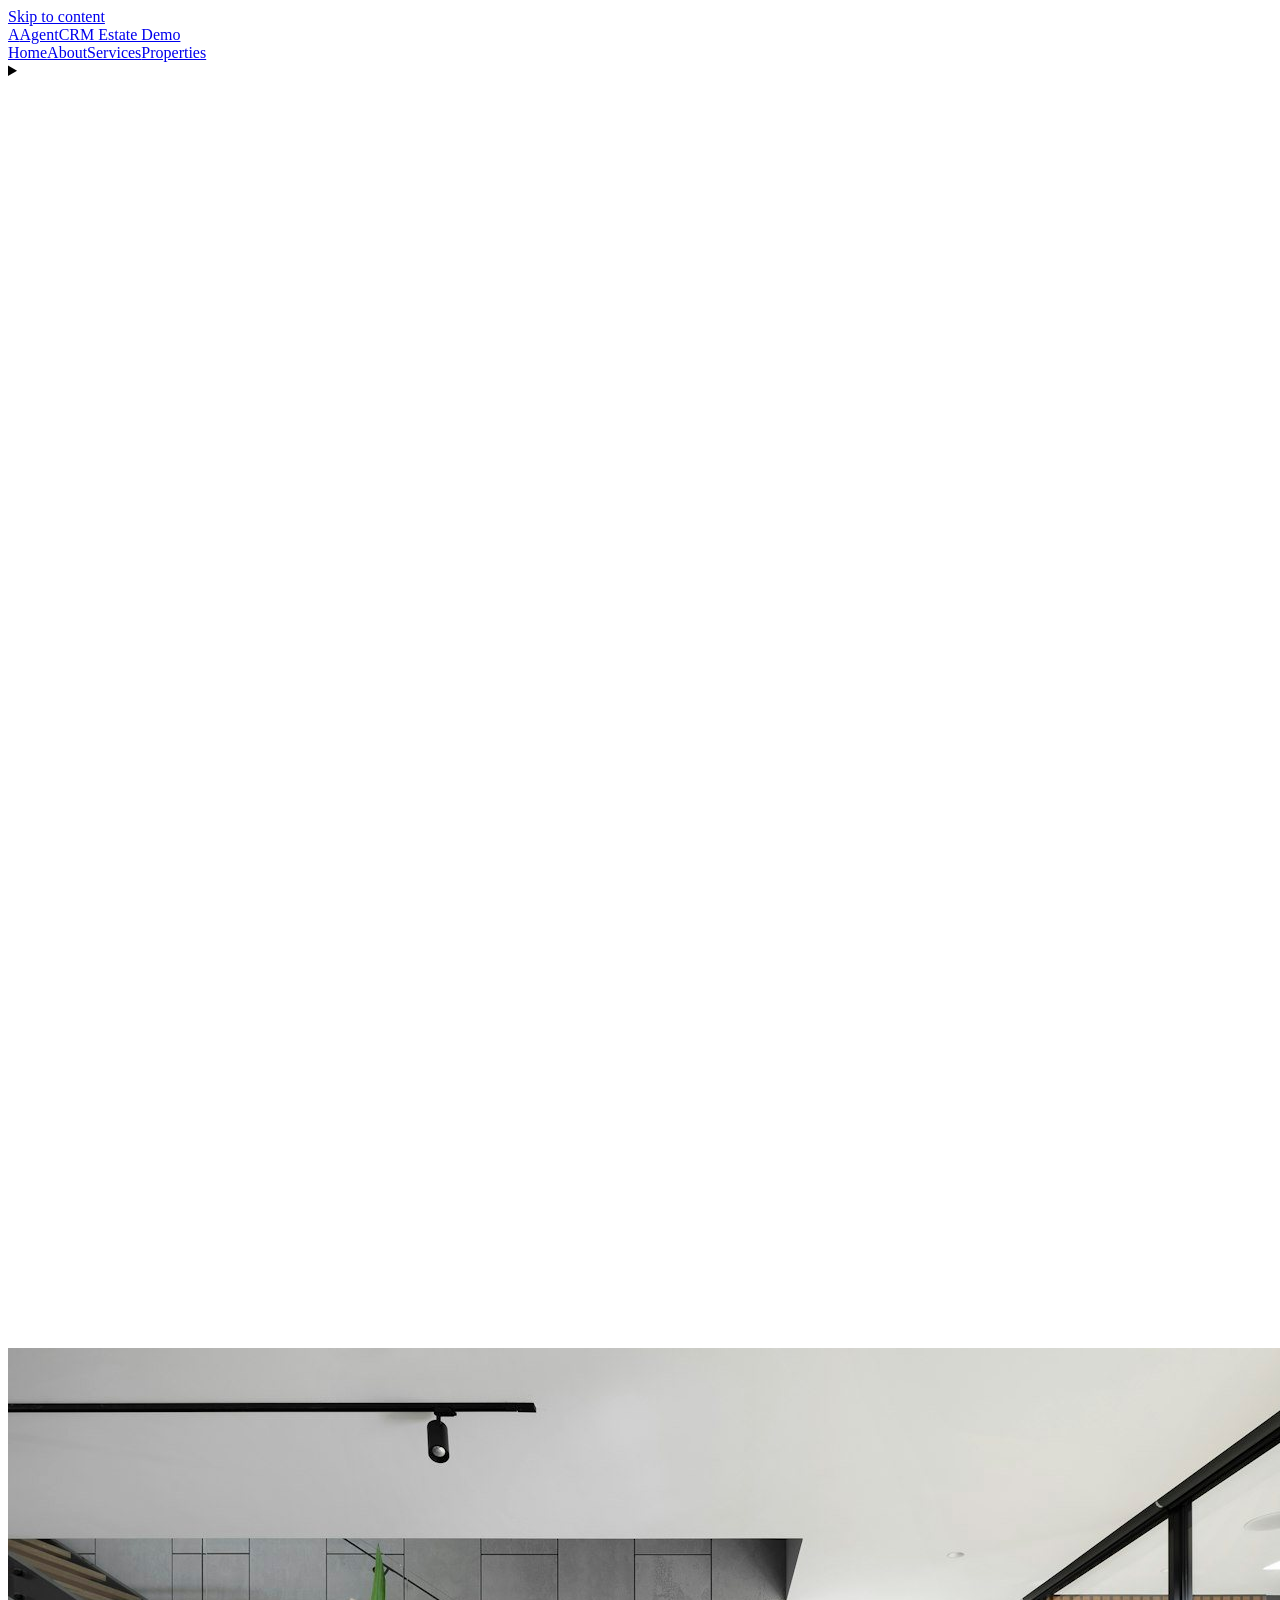
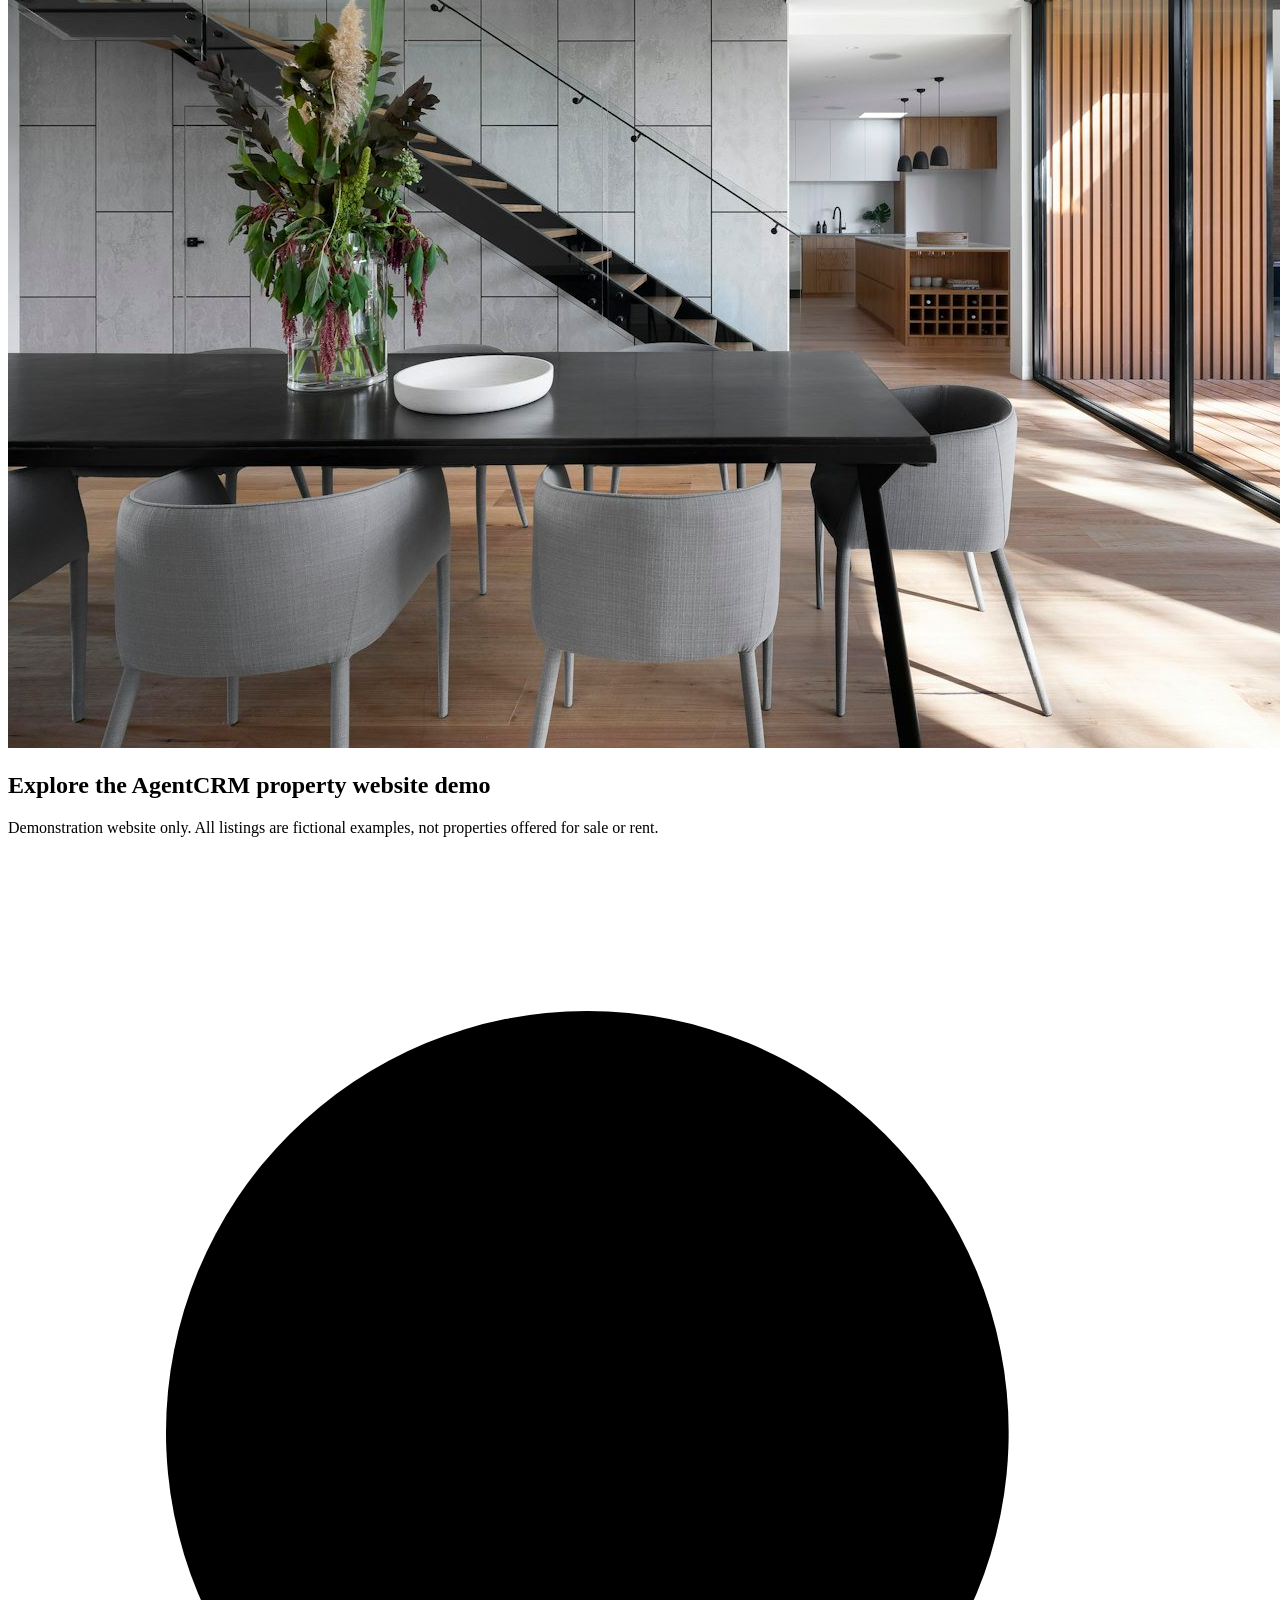
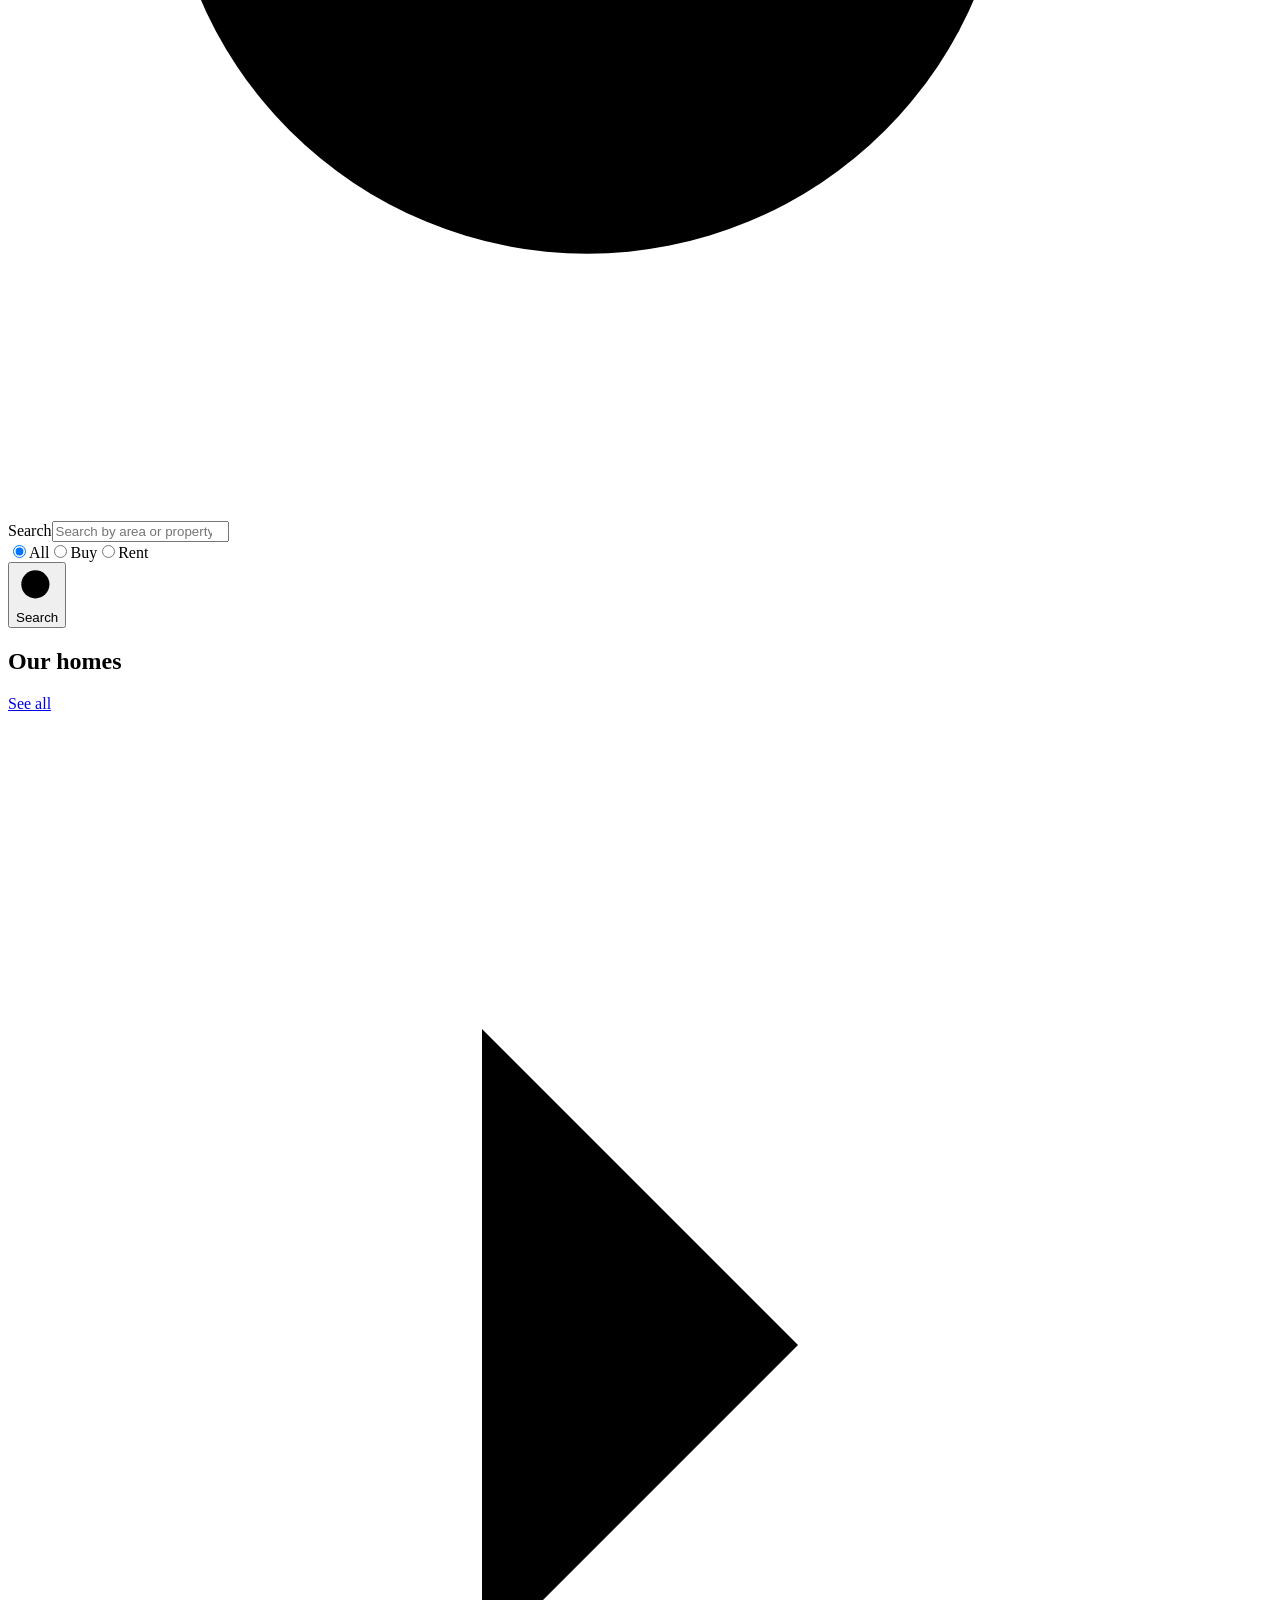
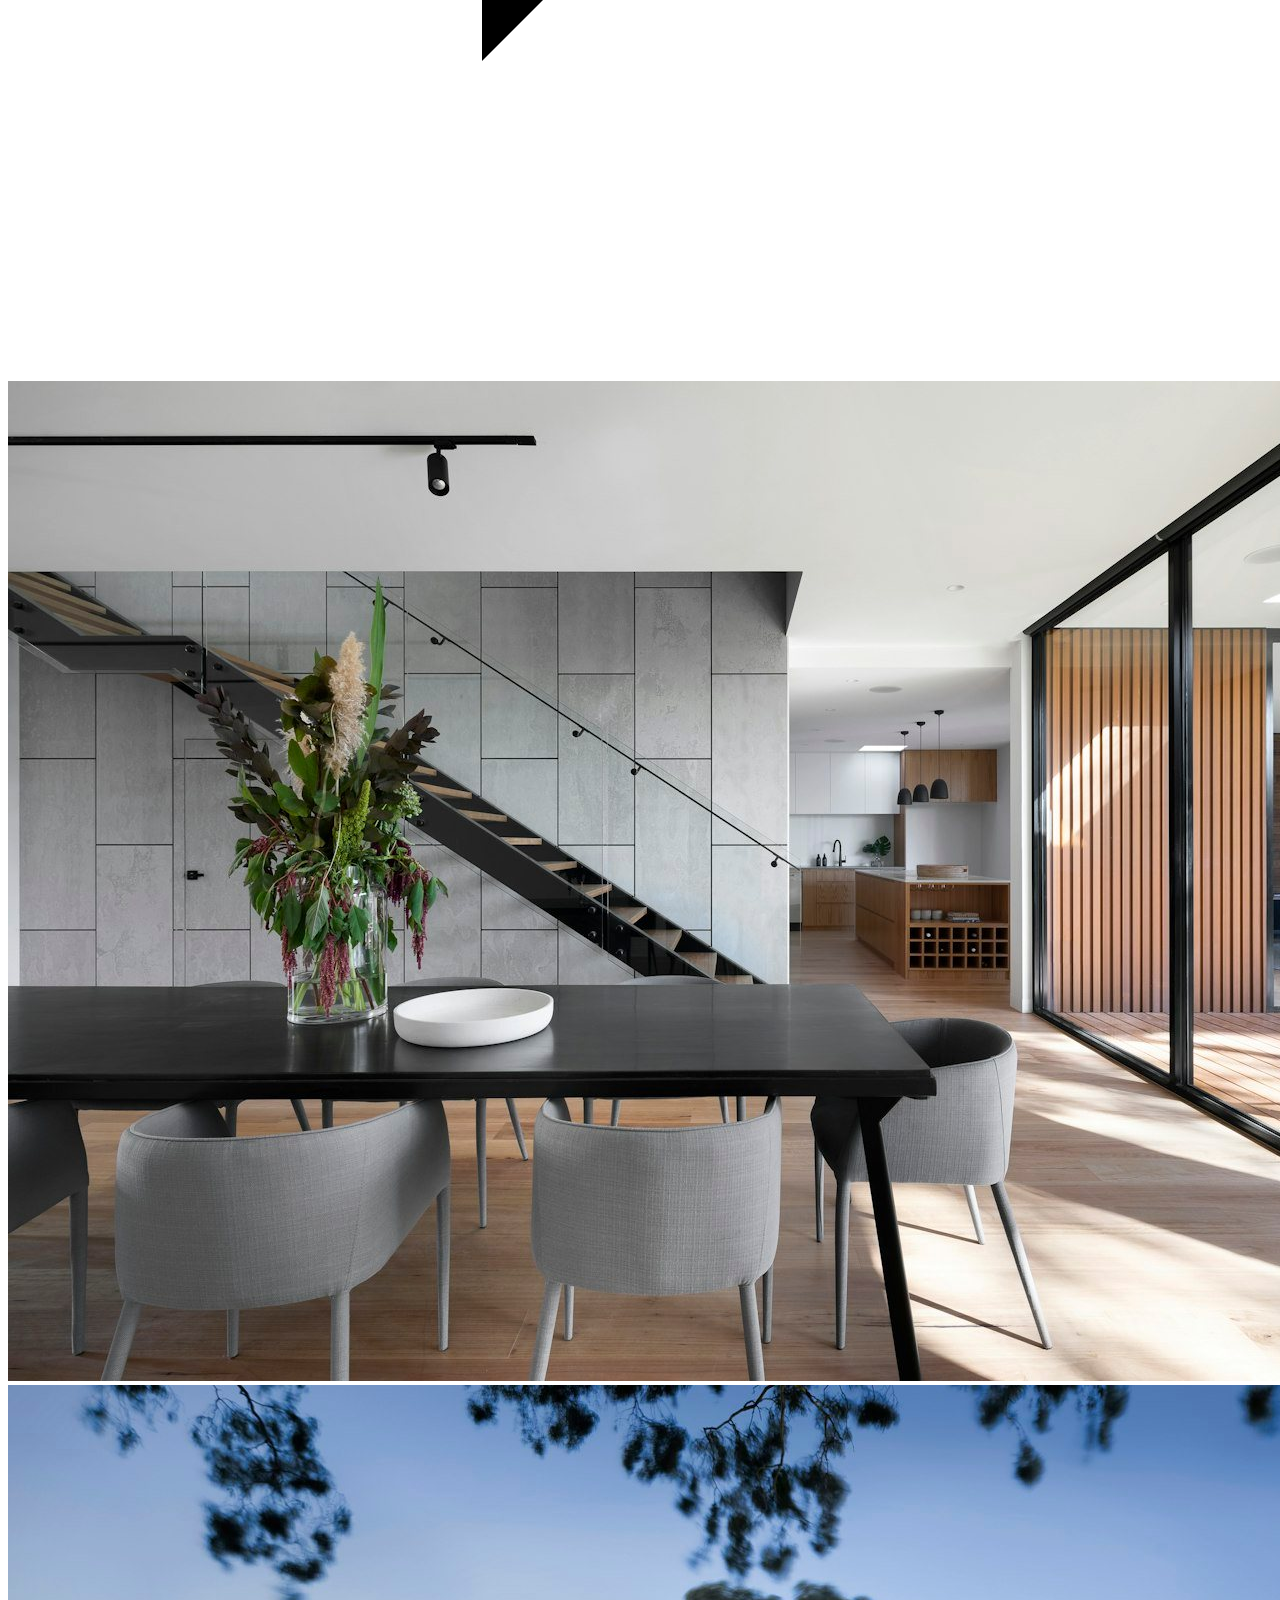
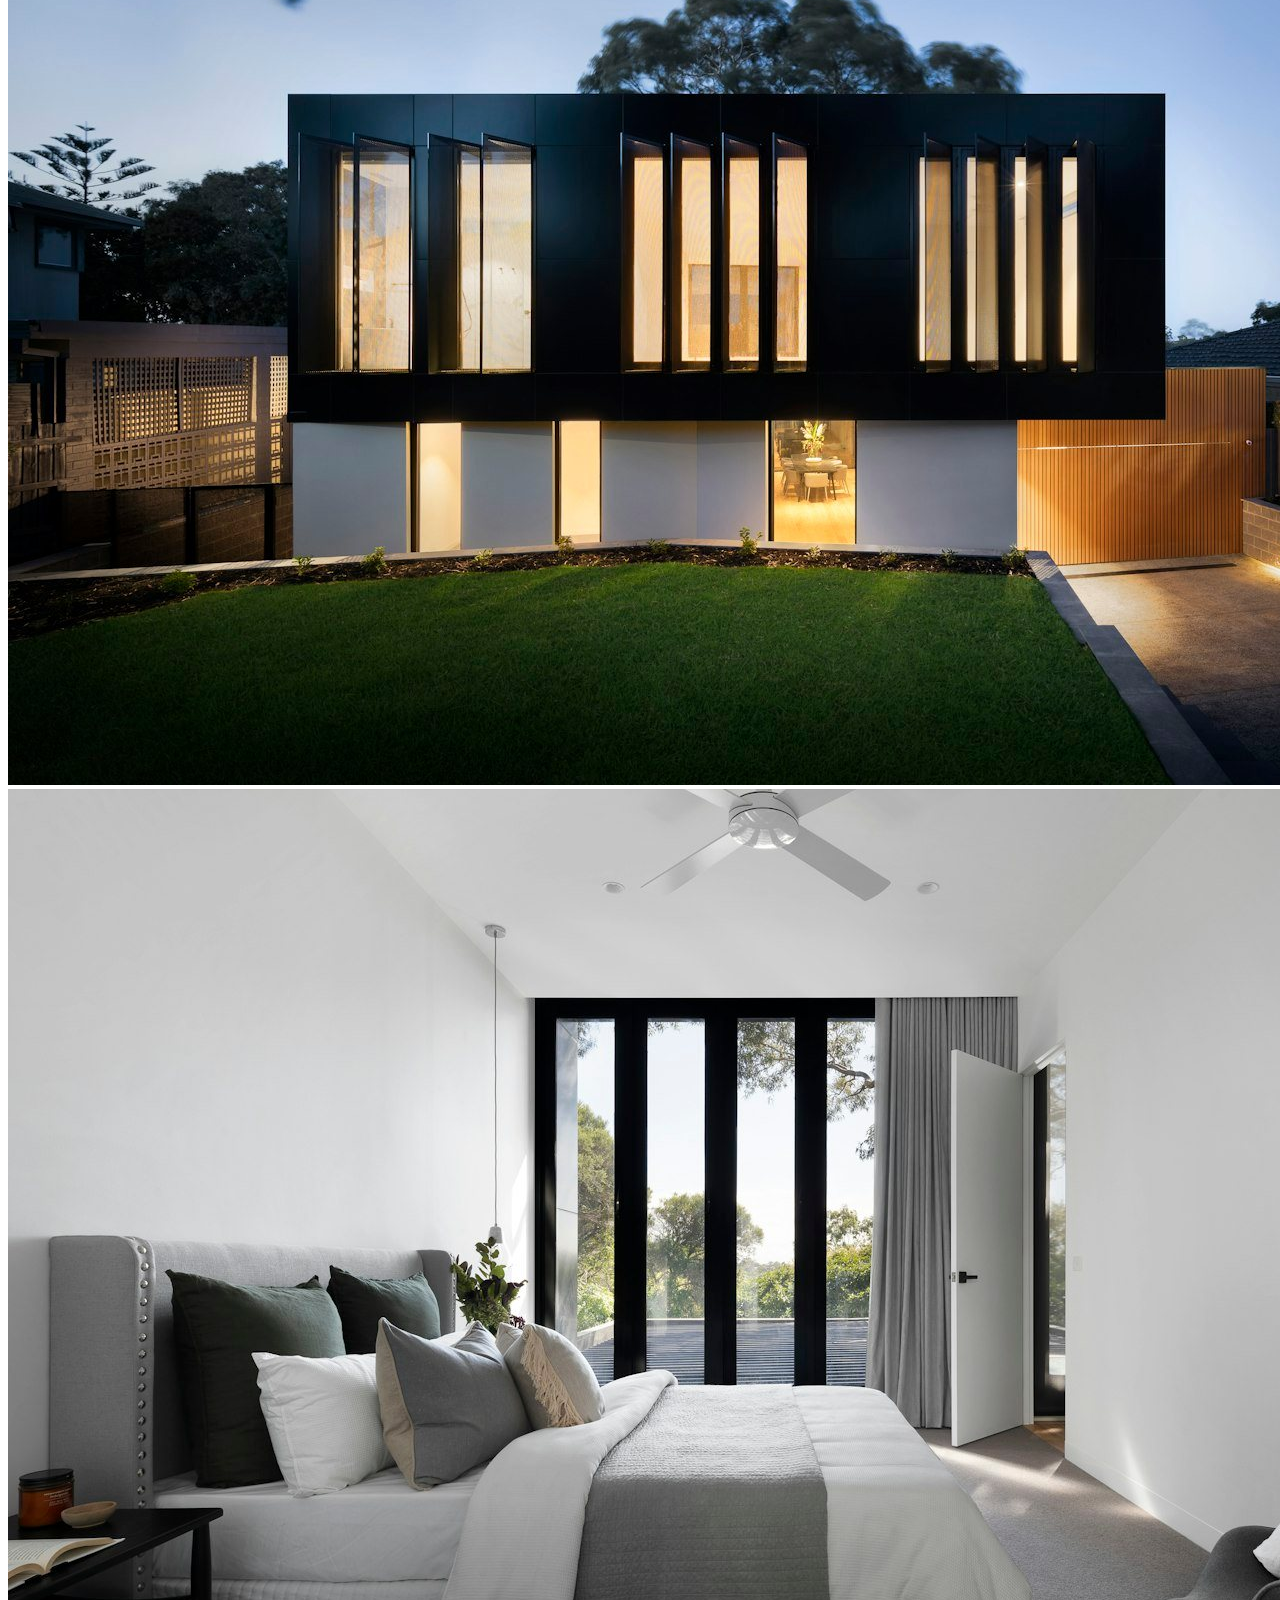
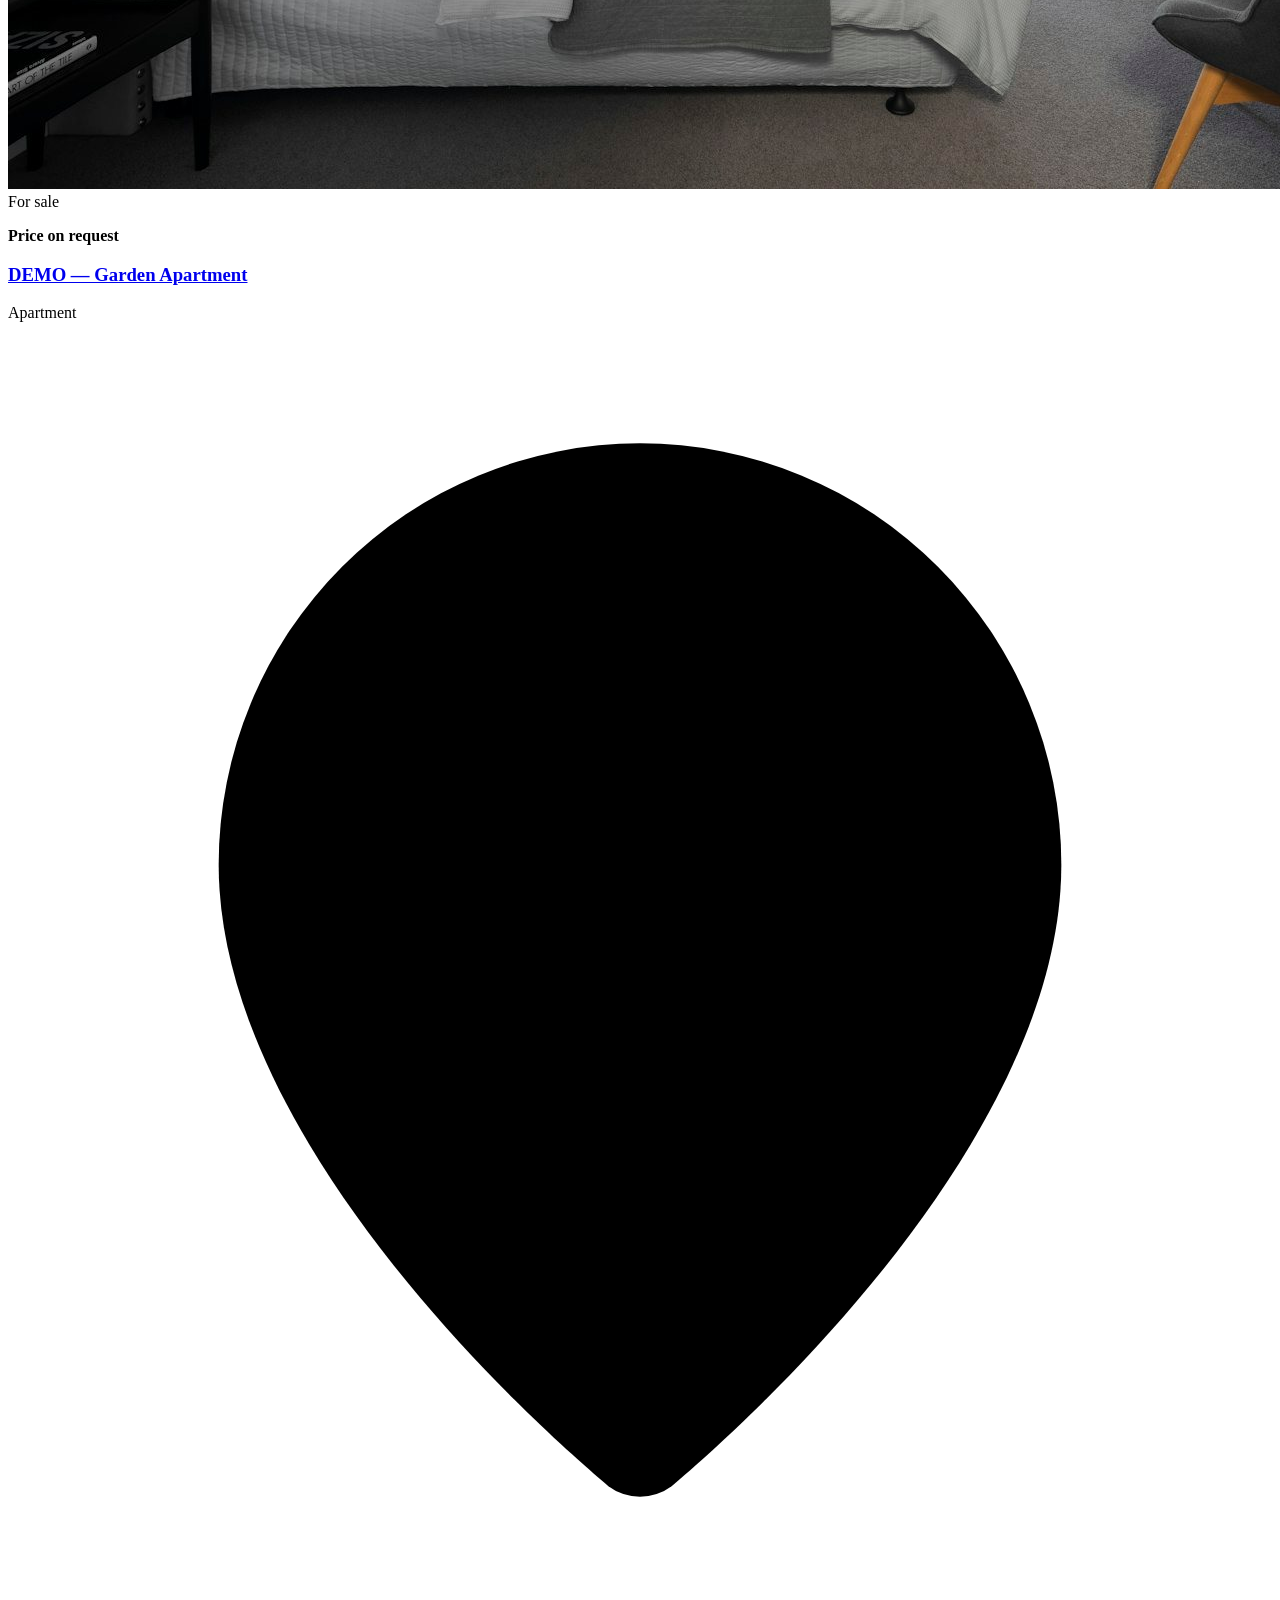
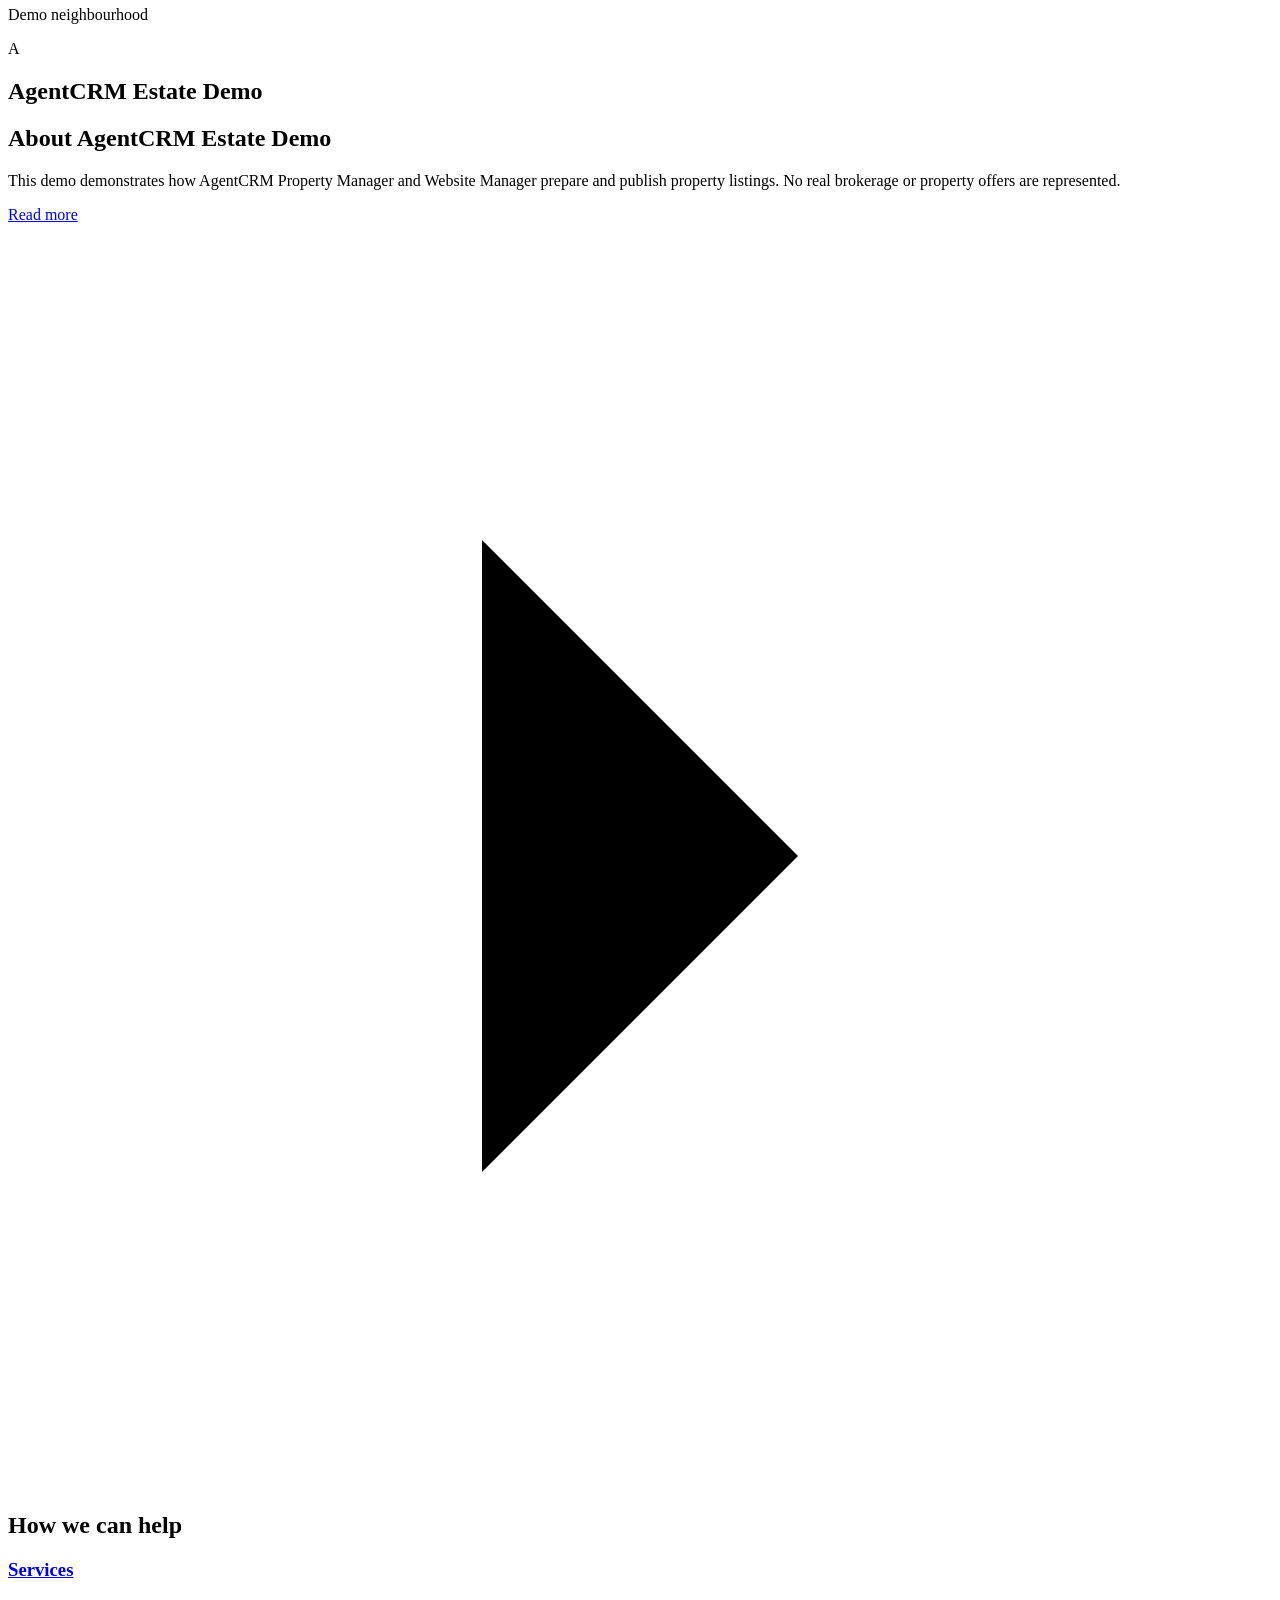
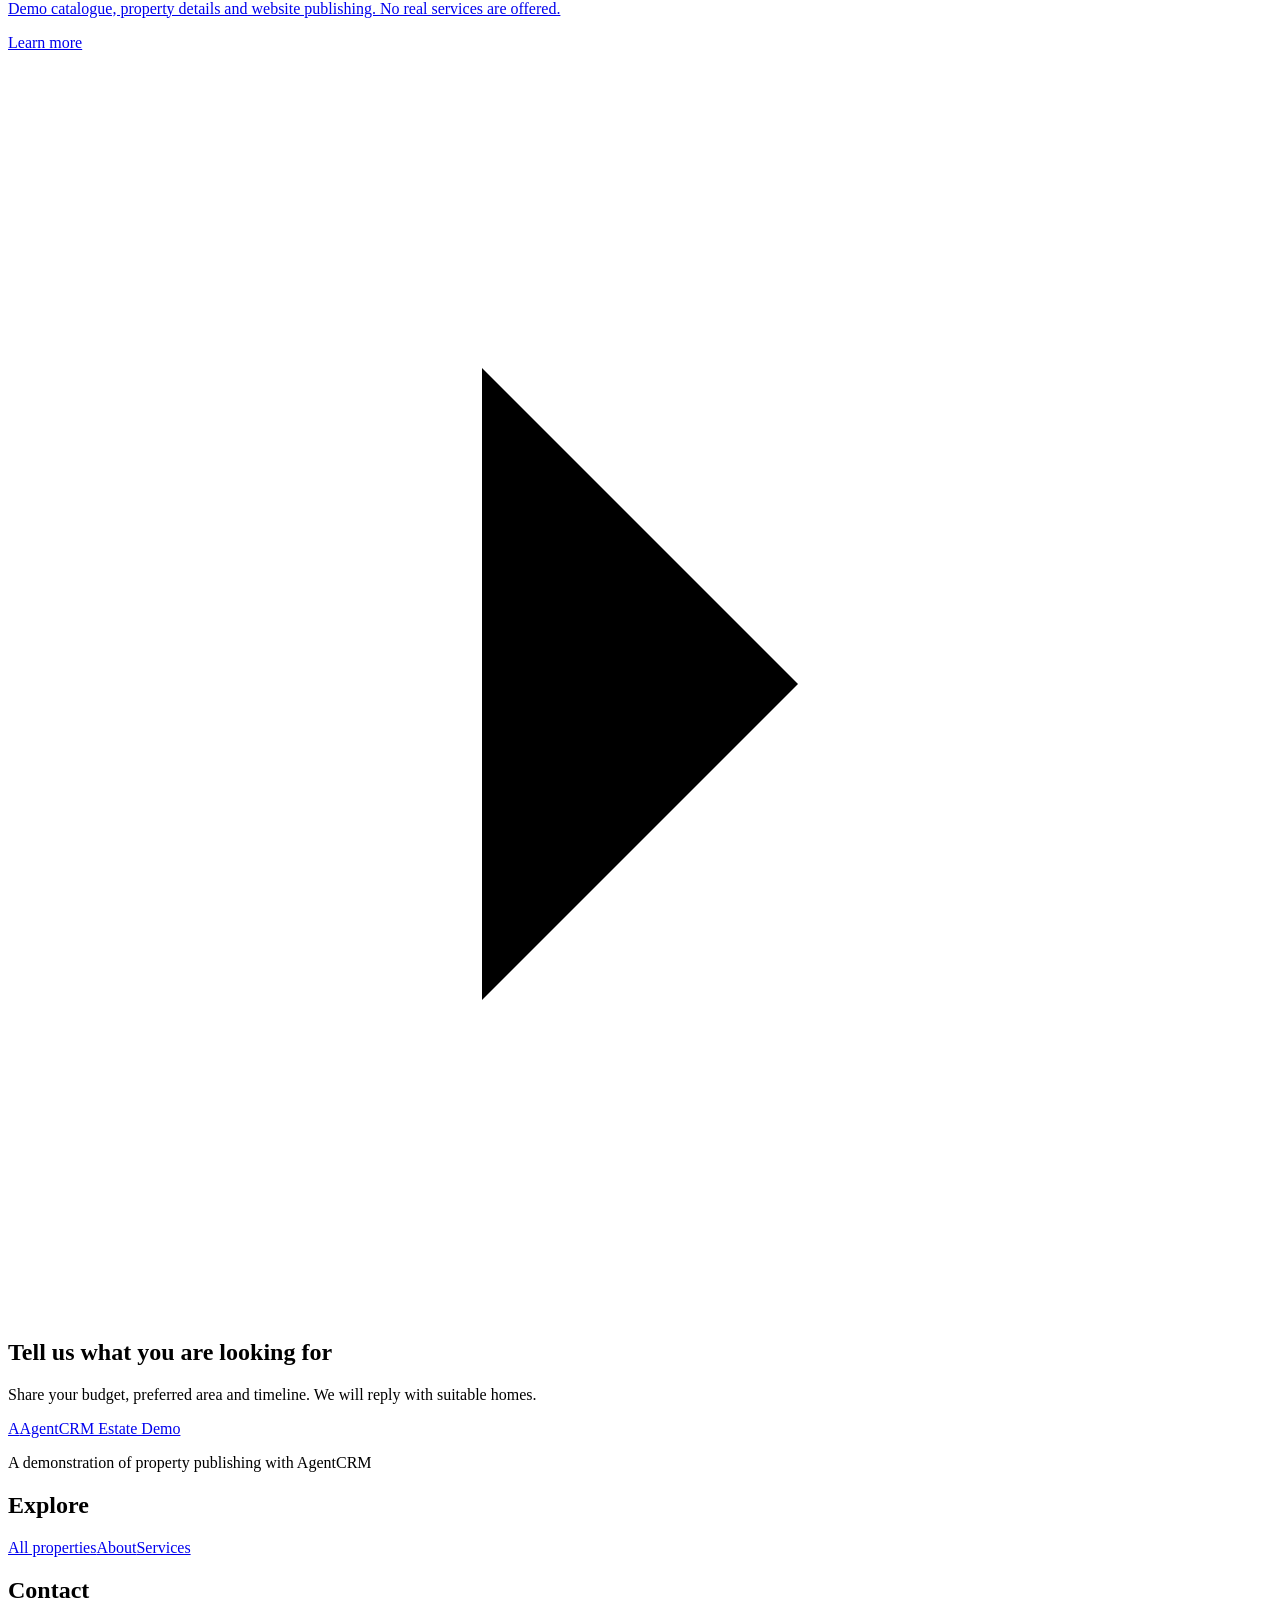
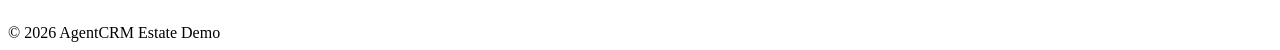
==== commit aa0ce750: "Review AgentCRM website changes" ====
--- a/site/index.html
+++ b/site/index.html
@@ -1 +1,18 @@
-<!doctype html><html lang="en"><head><meta charset="utf-8"><meta name="viewport" content="width=device-width, initial-scale=1"><title>AgentCRM Estate Demo</title><meta name="description" content="A demonstration of property publishing with AgentCRM"><link rel="stylesheet" href="assets/site.css"></head><body class="estate restate"><div class="restate-topline"><span>CURATED HOMES · CONSIDERED LIVING</span><span>AgentCRM Estate Demo</span></div><header><a class="brand" href="index.html"><span class="brand-symbol" aria-hidden="true">✳</span>AgentCRM Estate Demo</a><nav><a href="index.html">Home</a><a href="about.html">About</a><a href="services.html">Services</a><a href="properties.html">Properties</a></nav></header><main><section class="hero estate-home-hero"><div><div class="eyebrow">AgentCRM Estate Demo</div><h1>Explore the AgentCRM property website demo</h1><p>Demonstration website only. All listings are fictional examples, not properties offered for sale or rent.</p><a class="button" href="properties.html">Explore properties</a></div><a class="estate-hero-image" href="property-demo-garden-apartment.html"><img src="assets/d650b94a-fd60-4c36-6586-f92af87a0c7b.jpg" alt="DEMO — Garden Apartment · property photo" width="800" height="640"><span>Demo neighbourhood</span></a></section><section class="content"><p>Demonstration website only. All listings are fictional examples, not properties offered for sale or rent.</p></section><section class="estate-listings"><div class="estate-section-title"><div><p class="eyebrow">Spaces for your next chapter</p><h2>Featured properties</h2></div><a class="button secondary" href="properties.html">View all properties</a></div><div class="estate-grid" data-property-grid><article class="estate-card" data-property data-title="demo — garden apartment demo neighbourhood" data-purpose="sale" data-type="apartment" data-price="" data-currency="INR" data-bedrooms="" data-status="available"><a class="estate-photo" href="property-demo-garden-apartment.html"><img loading="lazy" width="640" height="430" src="assets/d650b94a-fd60-4c36-6586-f92af87a0c7b.jpg" alt="DEMO — Garden Apartment · property photo"><span class="estate-badge">Available · For sale</span></a><div class="estate-card-body"><p class="estate-location">Demo neighbourhood</p><h2><a href="property-demo-garden-apartment.html">DEMO — Garden Apartment</a></h2><p class="estate-price">Price on request</p><p class="estate-facts"></p><a class="estate-detail-link" href="property-demo-garden-apartment.html">View property <span aria-hidden="true">↗</span></a></div></article></div><p data-property-empty hidden>No properties match your selection. Contact us to discuss what you need.</p></section><div class="sections"><section class="box"><h2>About</h2><p>This demo demonstrates how AgentCRM Property Manager and Website Manager prepare and publish property listings. No real brokerage or property offers are represented.</p><a href="about.html">Read more</a></section><section class="box"><h2>Services</h2><p>Demo catalogue, property details and website publishing. No real services are offered.</p><a href="services.html">Read more</a></section></div><section><h2>Get in touch</h2><script defer src="https://agentcrms.duckdns.org/embed.js" data-form="244f5f4b4362" data-message=""></script><script defer src="https://agentcrms.duckdns.org/embed.js" data-form="720d575bdf68" data-message=""></script></section></main><footer><strong>AgentCRM Estate Demo</strong><p><br></p></footer></body></html>+<!doctype html><html lang="en"><head><meta charset="utf-8"><meta name="viewport" content="width=device-width, initial-scale=1, viewport-fit=cover"><meta name="theme-color" content="#ffffff"><meta name="format-detection" content="telephone=no">
+<title>AgentCRM Estate Demo</title><meta name="description" content="A demonstration of property publishing with AgentCRM"><link rel="stylesheet" href="assets/metro.css"></head><body class="metro"><a class="mt-skip" href="#main">Skip to content</a><header class="mt-header"><div class="mt-wrap mt-header-in"><a class="mt-brand" href="index.html"><span class="mt-logo" aria-hidden="true">A</span><span>AgentCRM Estate Demo</span></a>
+<nav class="mt-nav" aria-label="Main"><a href="index.html" aria-current="page">Home</a><a href="about.html">About</a><a href="services.html">Services</a><a href="properties.html">Properties</a></nav><div class="mt-header-actions"><details class="mt-menu"><summary aria-label="Menu"><svg class="i" viewBox="0 0 24 24" aria-hidden="true" focusable="false"><path d="M4 6h16M4 12h16M4 18h16"/></svg></summary><nav aria-label="Mobile"><a href="index.html" aria-current="page">Home</a><a href="about.html">About</a><a href="services.html">Services</a><a href="properties.html">Properties</a></nav></details></div></div></header><main id="main"><section class="mt-hero"><div class="mt-wrap"><div class="mt-hero-card"><img class="mt-hero-img" src="assets/ac7cb7c5-64b3-33b1-d637-ca40b46e4405.jpg" alt="" fetchpriority="high"><div class="mt-hero-copy">
+<h1>Explore the AgentCRM property website demo</h1><p>Demonstration website only. All listings are fictional examples, not properties offered for sale or rent.</p></div></div>
+<form class="mt-search" action="properties.html" method="get" role="search"><label class="mt-search-field"><svg class="i" viewBox="0 0 24 24" aria-hidden="true" focusable="false"><circle cx="11" cy="11" r="8"/><path d="m21 21-4.3-4.3"/></svg><span class="mt-sr">Search</span><input name="q" type="search" placeholder="Search by area or property name" maxlength="200" autocomplete="off"></label>
+<div class="mt-seg" role="radiogroup" aria-label="Buy or rent"><label><input type="radio" name="purpose" value="" checked><span>All</span></label><label><input type="radio" name="purpose" value="sale"><span>Buy</span></label><label><input type="radio" name="purpose" value="rent"><span>Rent</span></label></div>
+<button class="mt-btn mt-btn-primary" type="submit"><svg class="i" viewBox="0 0 24 24" aria-hidden="true" focusable="false"><circle cx="11" cy="11" r="8"/><path d="m21 21-4.3-4.3"/></svg><span>Search</span></button></form></div></section><section class="mt-section"><div class="mt-wrap"><div class="mt-section-head"><h2>Our homes</h2><a class="mt-link" href="properties.html">See all <svg class="i sm" viewBox="0 0 24 24" aria-hidden="true" focusable="false"><path d="m9 18 6-6-6-6"/></svg></a></div></div><div class="mt-rail" tabindex="0" aria-label="Our homes"><article class="mt-card" data-property data-title="demo — garden apartment demo neighbourhood" data-purpose="sale" data-type="apartment" data-price="" data-currency="INR" data-bedrooms="" data-status="available">
+<div class="mt-card-media"><div class="mt-card-track" data-track><a class="mt-slide" href="property-demo-garden-apartment.html" tabindex="-1"><img src="assets/ac7cb7c5-64b3-33b1-d637-ca40b46e4405.jpg" alt="DEMO — Garden Apartment · property photo" fetchpriority="high" decoding="async"></a><a class="mt-slide" href="property-demo-garden-apartment.html" tabindex="-1" aria-hidden="true"><img src="assets/cf92672f-c310-0208-b527-3d4281a7245a.jpg" alt="" loading="lazy" decoding="async"></a><a class="mt-slide" href="property-demo-garden-apartment.html" tabindex="-1" aria-hidden="true"><img src="assets/362623b4-7bee-5b2f-01b8-5912c53f2a49.jpg" alt="" loading="lazy" decoding="async"></a></div><div class="mt-dots" aria-hidden="true"><span class="on"></span><span></span><span></span></div><span class="mt-badge ok">For sale</span></div>
+<div class="mt-card-body">
+<p class="mt-card-price"><strong>Price on request</strong></p>
+<h3><a href="property-demo-garden-apartment.html">DEMO — Garden Apartment</a></h3>
+<p class="mt-card-facts">Apartment</p>
+<p class="mt-card-loc"><svg class="i sm" viewBox="0 0 24 24" aria-hidden="true" focusable="false"><path d="M20 10c0 5-5.5 10.2-7.4 11.8a1 1 0 0 1-1.2 0C9.5 20.2 4 15 4 10a8 8 0 0 1 16 0"/><circle cx="12" cy="10" r="3"/></svg> Demo neighbourhood</p>
+</div></article></div></section><section class="mt-section"><div class="mt-wrap mt-agent"><div class="mt-agent-card"><span class="mt-logo xl" aria-hidden="true">A</span><div><h2>AgentCRM Estate Demo</h2></div></div>
+<div class="mt-agent-copy"><h2>About AgentCRM Estate Demo</h2><p>This demo demonstrates how AgentCRM Property Manager and Website Manager prepare and publish property listings. No real brokerage or property offers are represented.</p><a class="mt-link" href="about.html">Read more <svg class="i sm" viewBox="0 0 24 24" aria-hidden="true" focusable="false"><path d="m9 18 6-6-6-6"/></svg></a><div class="mt-actions"></div></div></div></section><section class="mt-section"><div class="mt-wrap"><h2 class="mt-h2">How we can help</h2><div class="mt-tiles"><a class="mt-tile" href="services.html"><h3>Services</h3><p class="mt-muted">Demo catalogue, property details and website publishing. No real services are offered.</p><span class="mt-link">Learn more <svg class="i sm" viewBox="0 0 24 24" aria-hidden="true" focusable="false"><path d="m9 18 6-6-6-6"/></svg></span></a></div></div></section><section class="mt-section" id="contact"><div class="mt-wrap"><div class="mt-panel"><h2>Tell us what you are looking for</h2><p class="mt-muted">Share your budget, preferred area and timeline. We will reply with suitable homes.</p><script defer src="https://agentcrms.duckdns.org/embed.js" data-form="244f5f4b4362" data-message=""></script><script defer src="https://agentcrms.duckdns.org/embed.js" data-form="720d575bdf68" data-message=""></script></div></div></section></main><footer class="mt-footer"><div class="mt-wrap mt-footer-in"><div><a class="mt-brand" href="index.html"><span class="mt-logo" aria-hidden="true">A</span><span>AgentCRM Estate Demo</span></a><p class="mt-muted">A demonstration of property publishing with AgentCRM</p></div>
+<div><h2>Explore</h2><a href="properties.html">All properties</a><a href="about.html">About</a><a href="services.html">Services</a></div>
+<div><h2>Contact</h2></div></div>
+<div class="mt-wrap mt-legal"><span>© 2026 AgentCRM Estate Demo</span></div></footer><script defer src="assets/metro.js"></script></body></html>
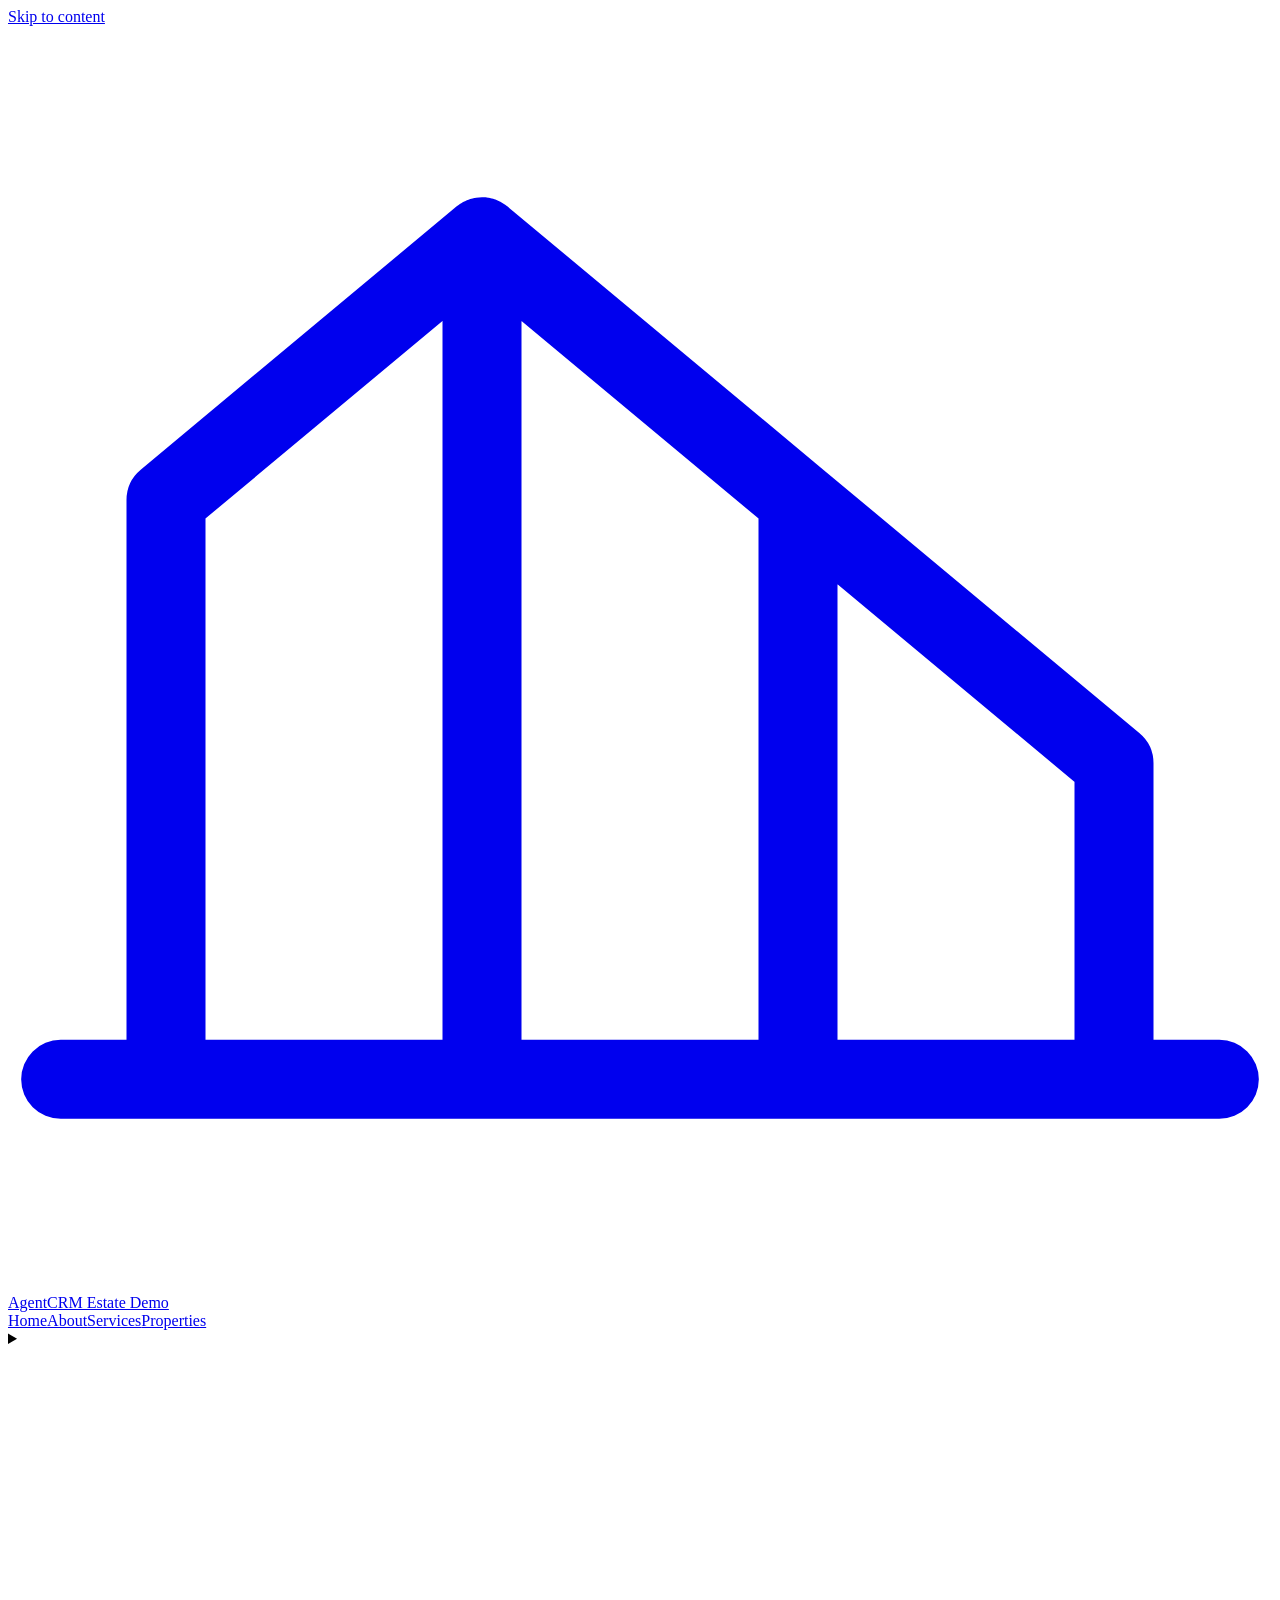
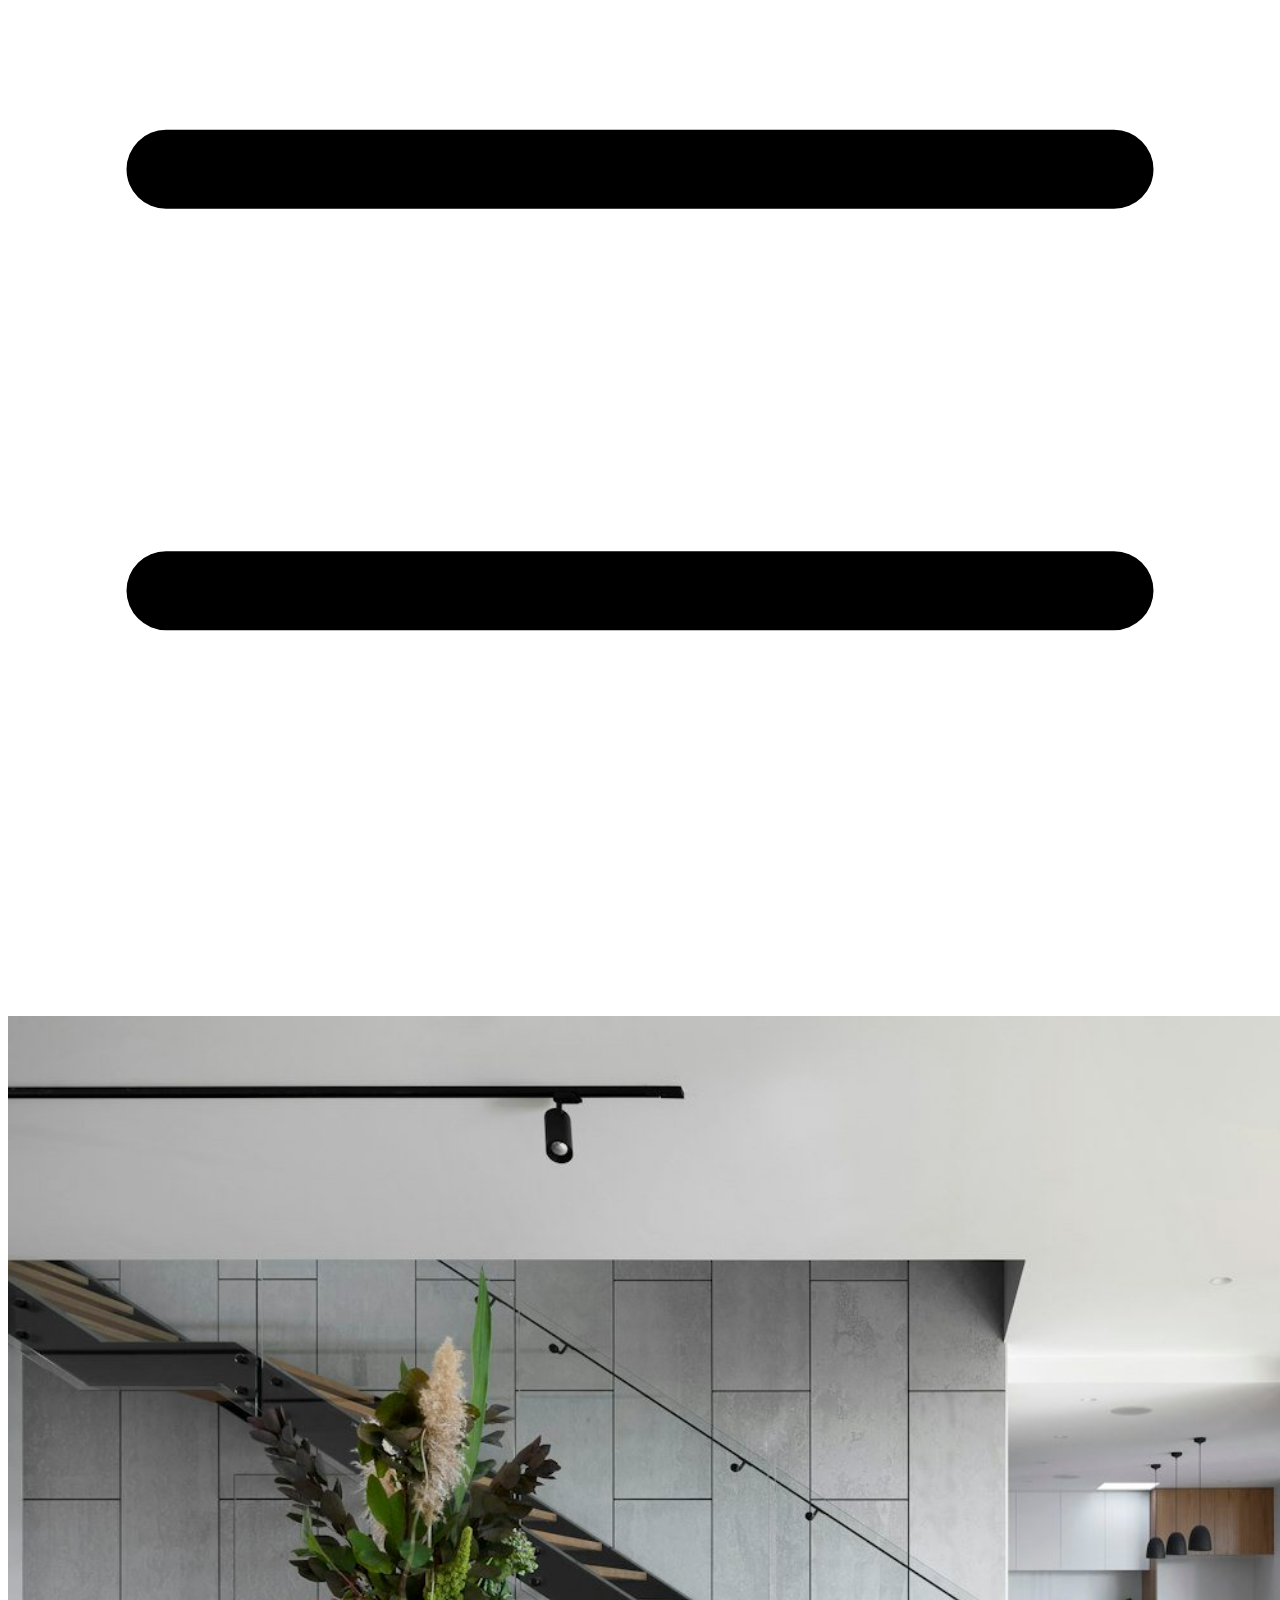
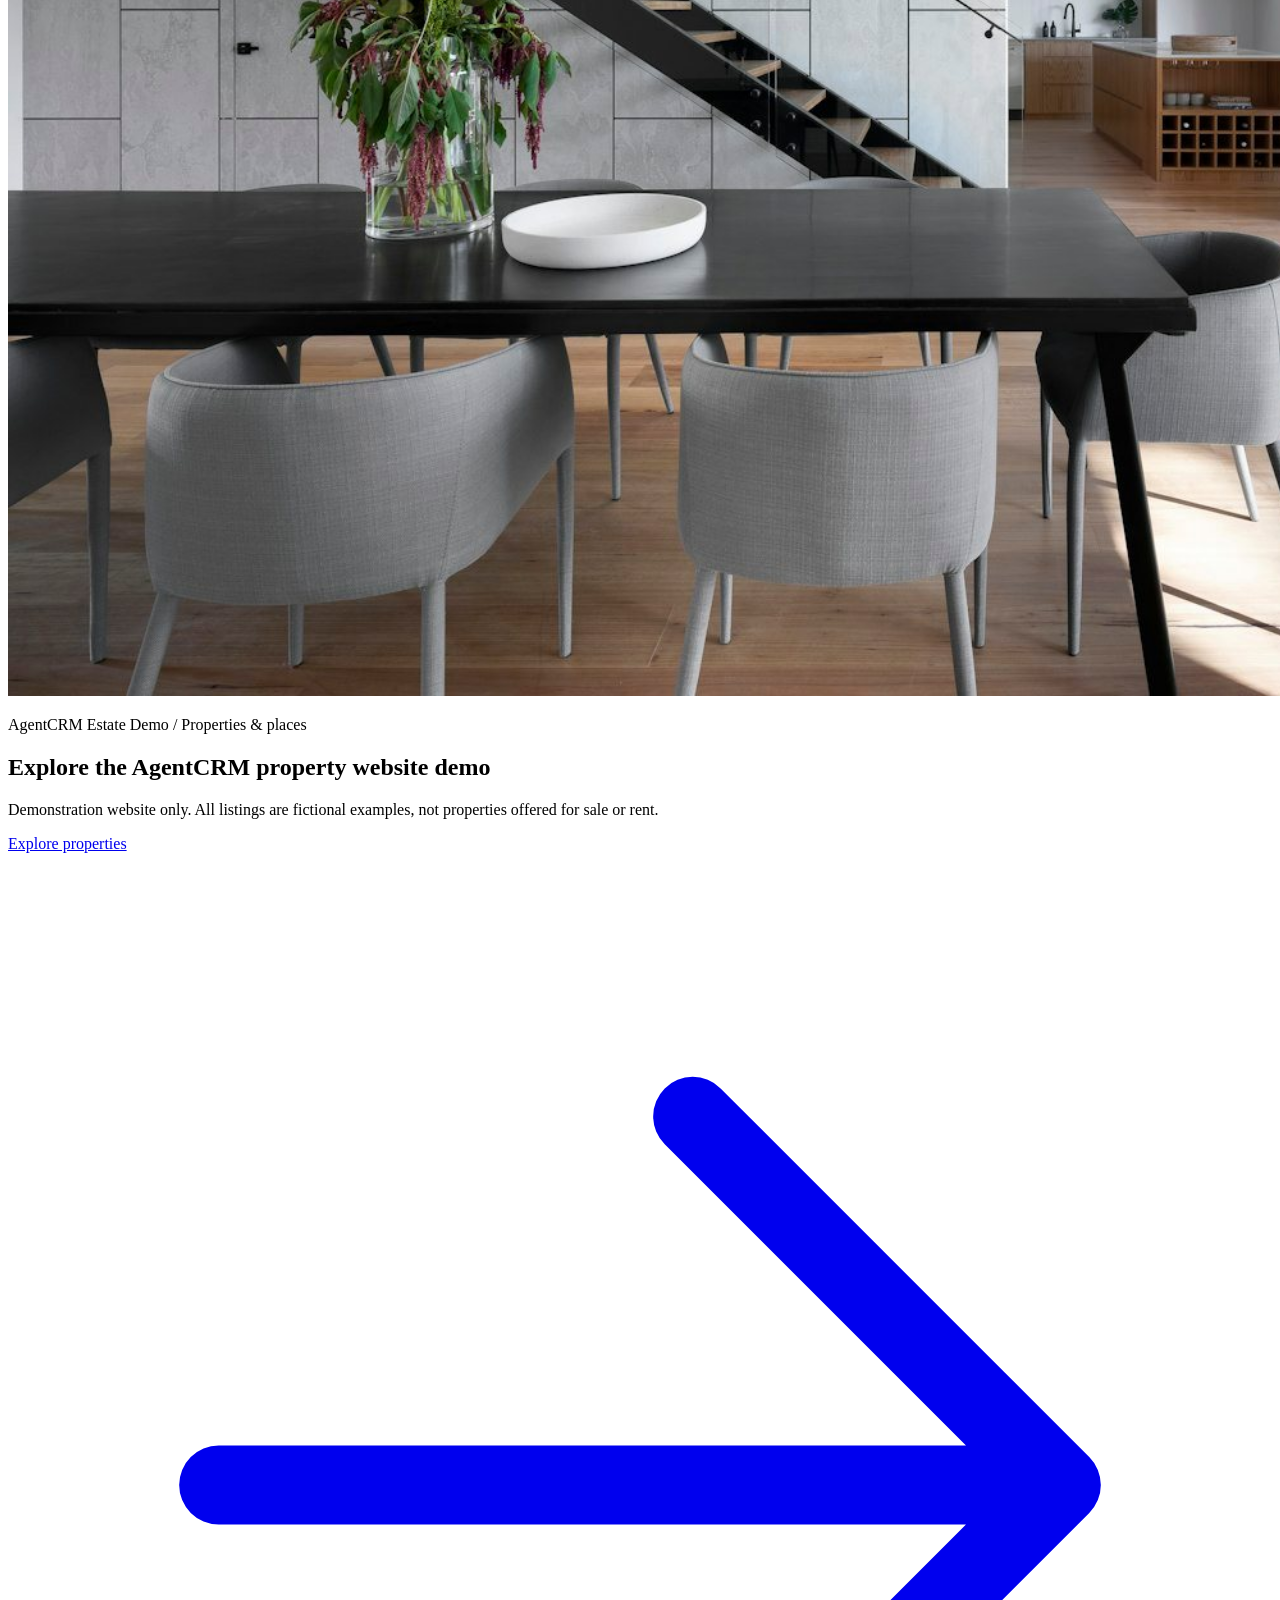
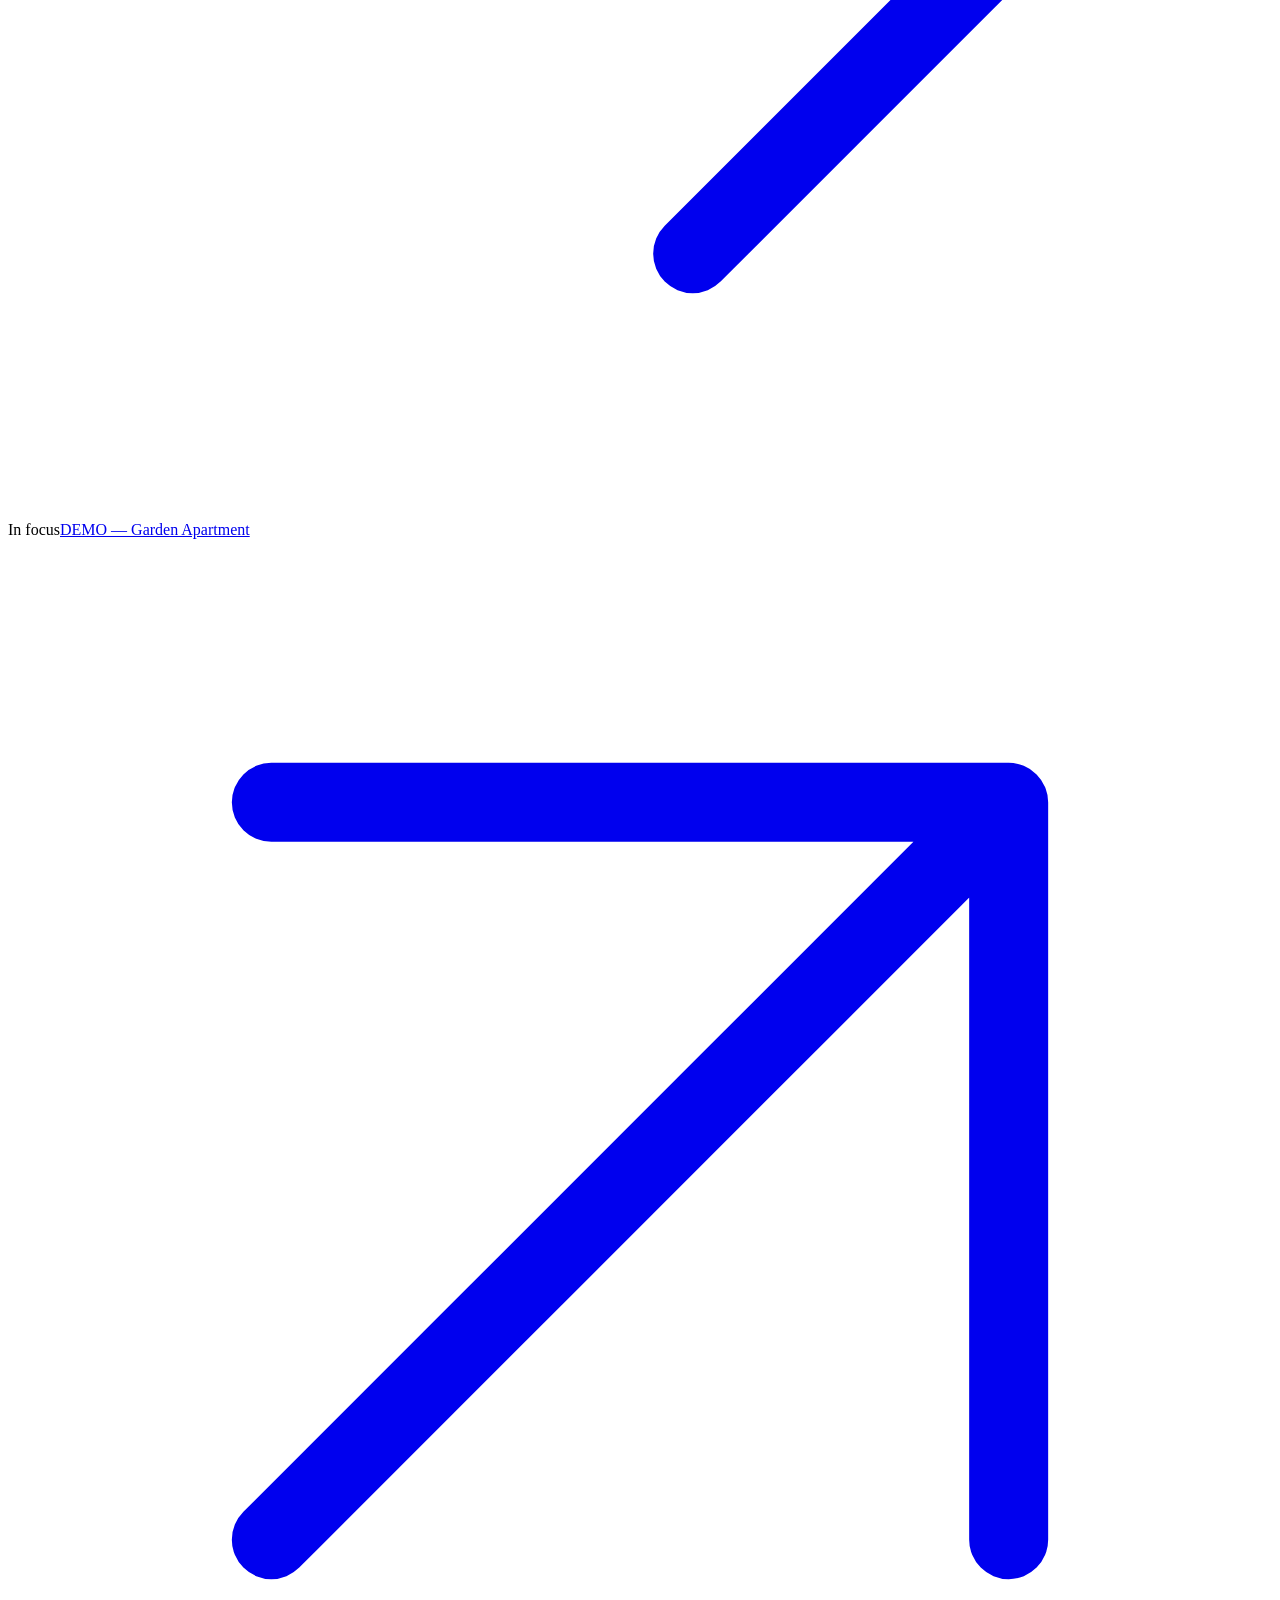
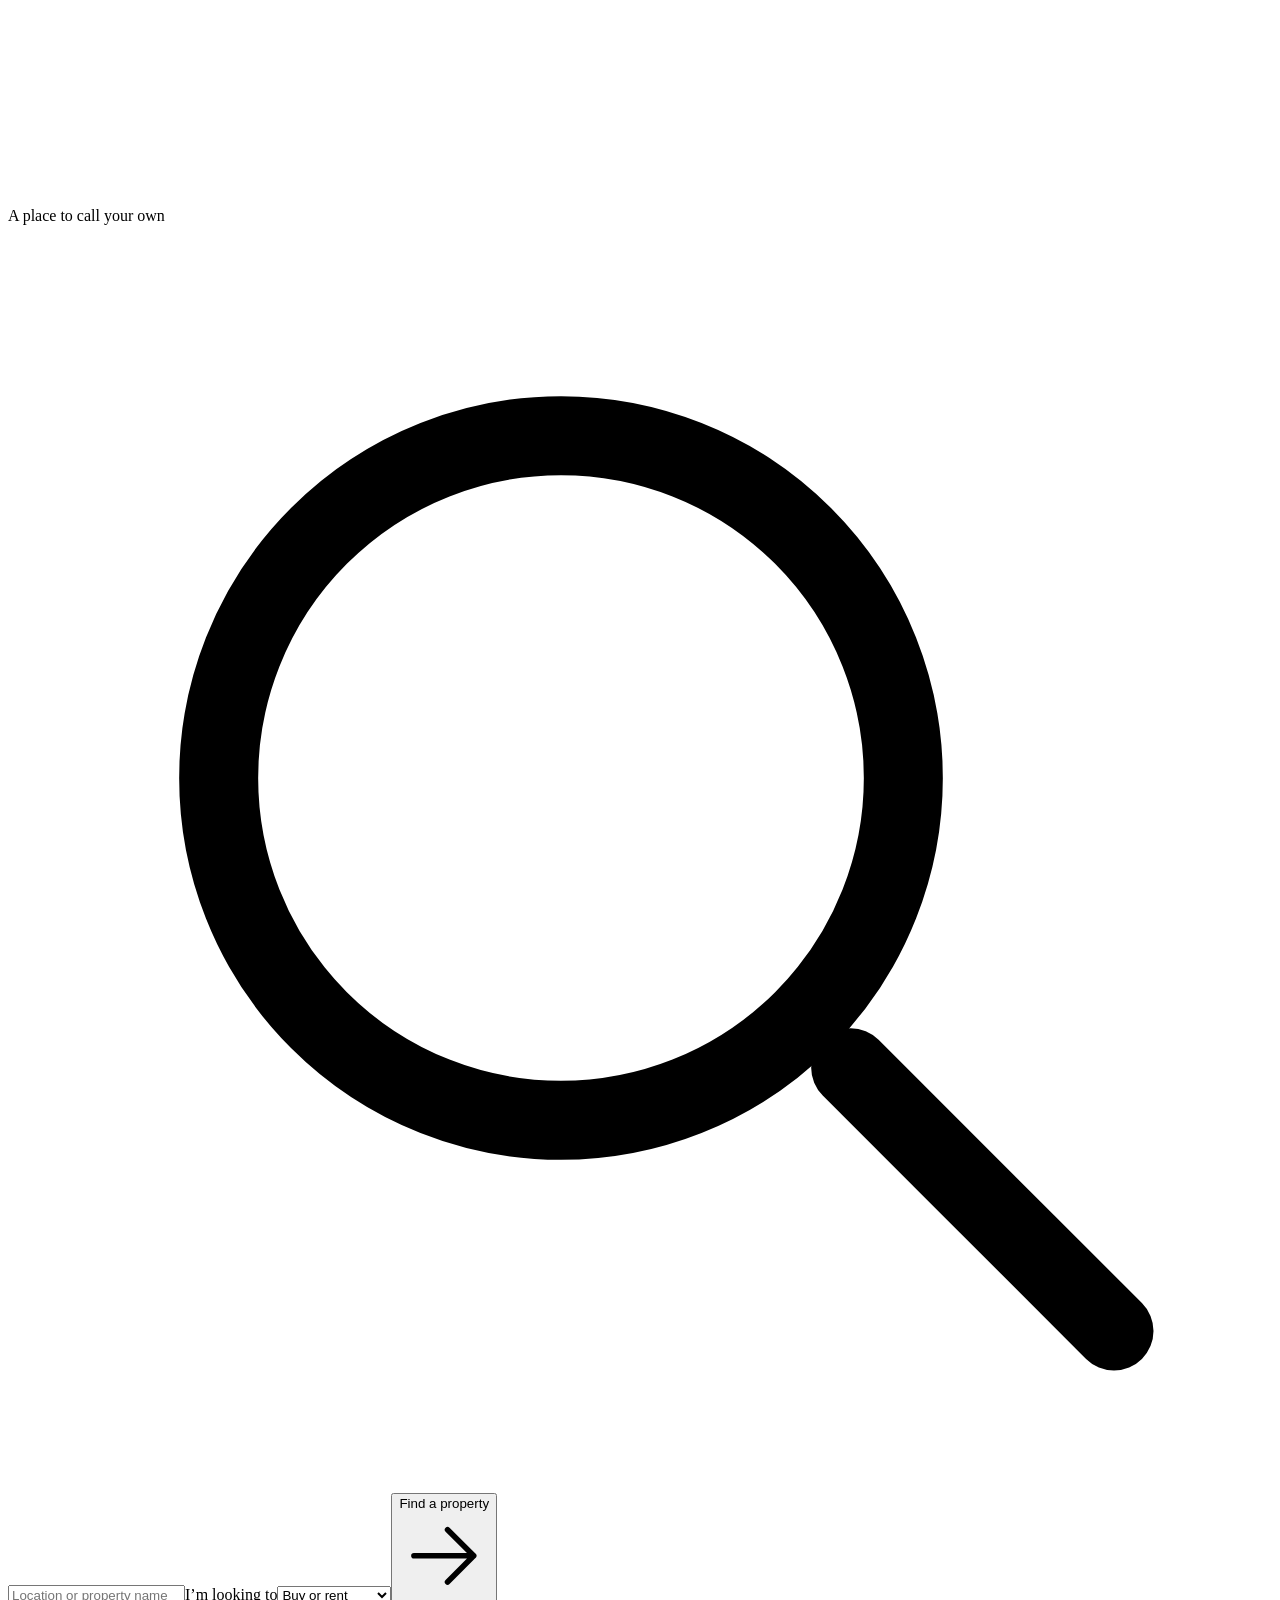
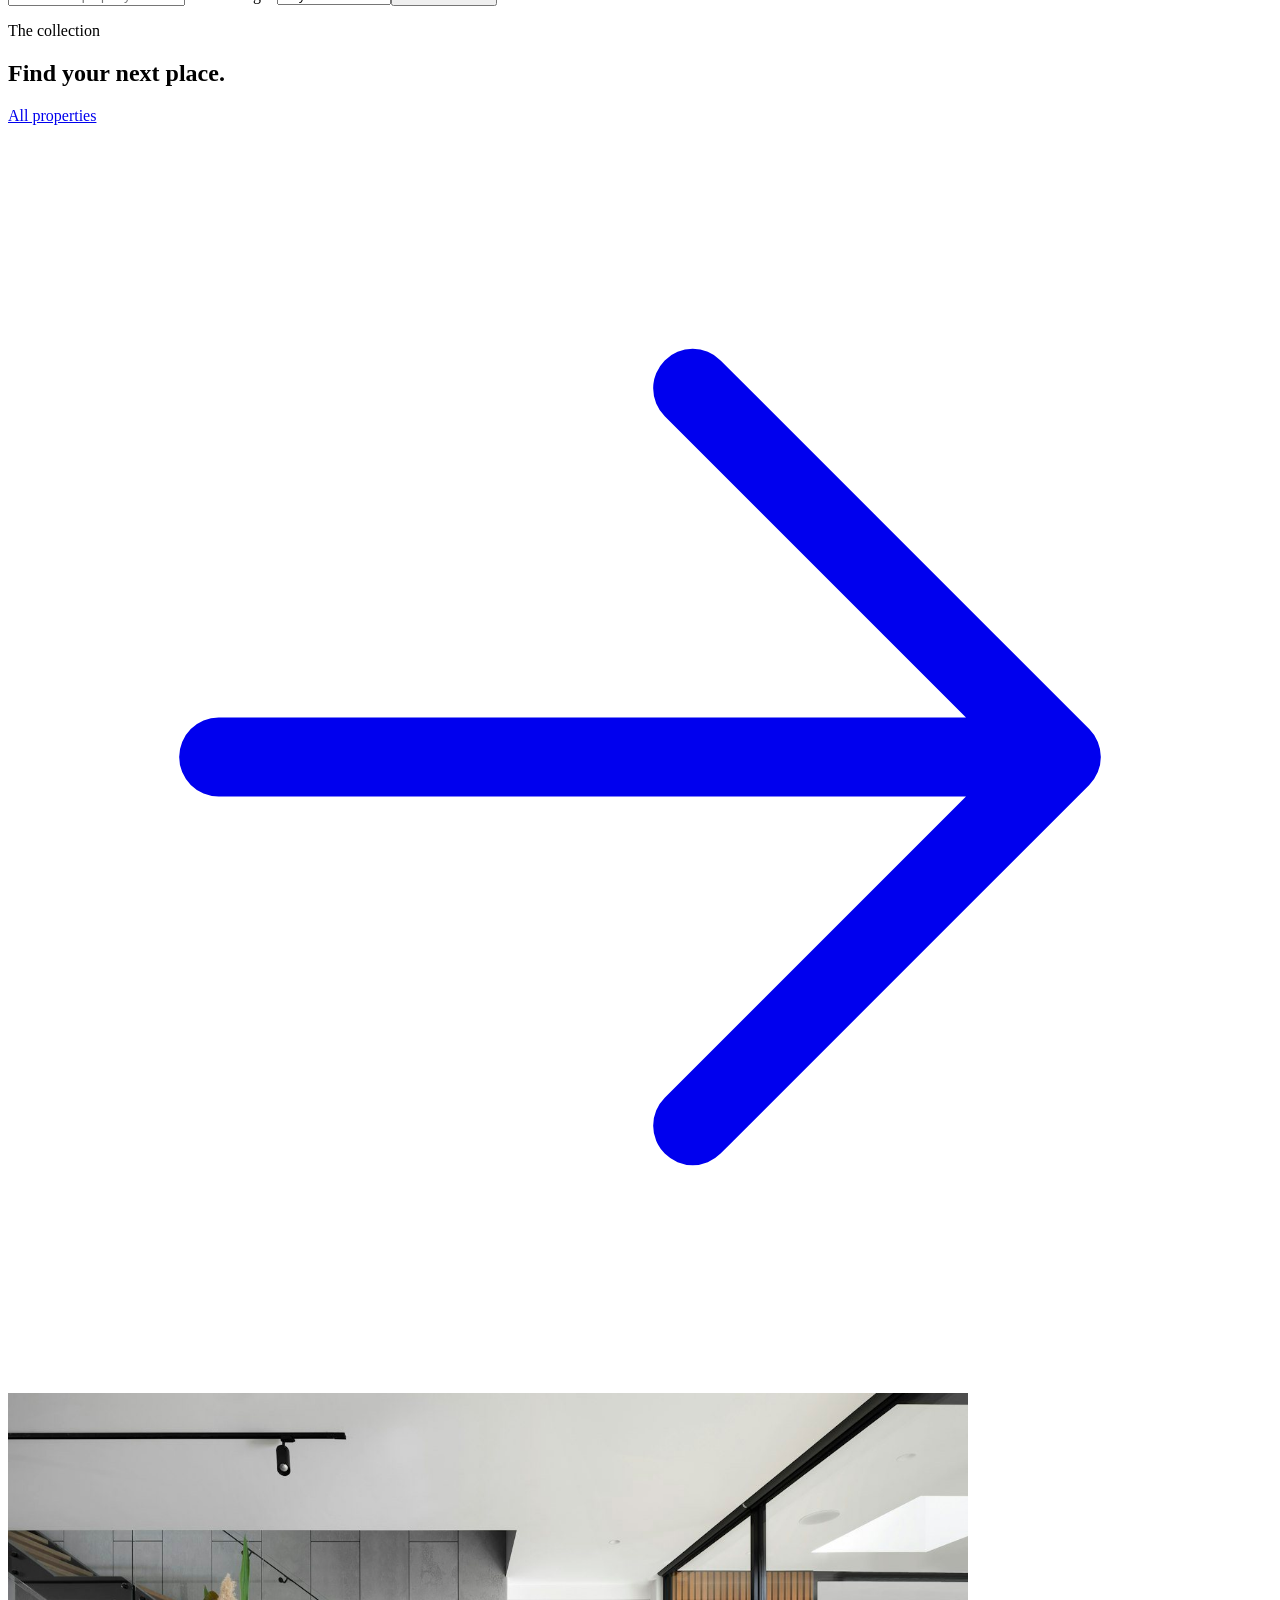
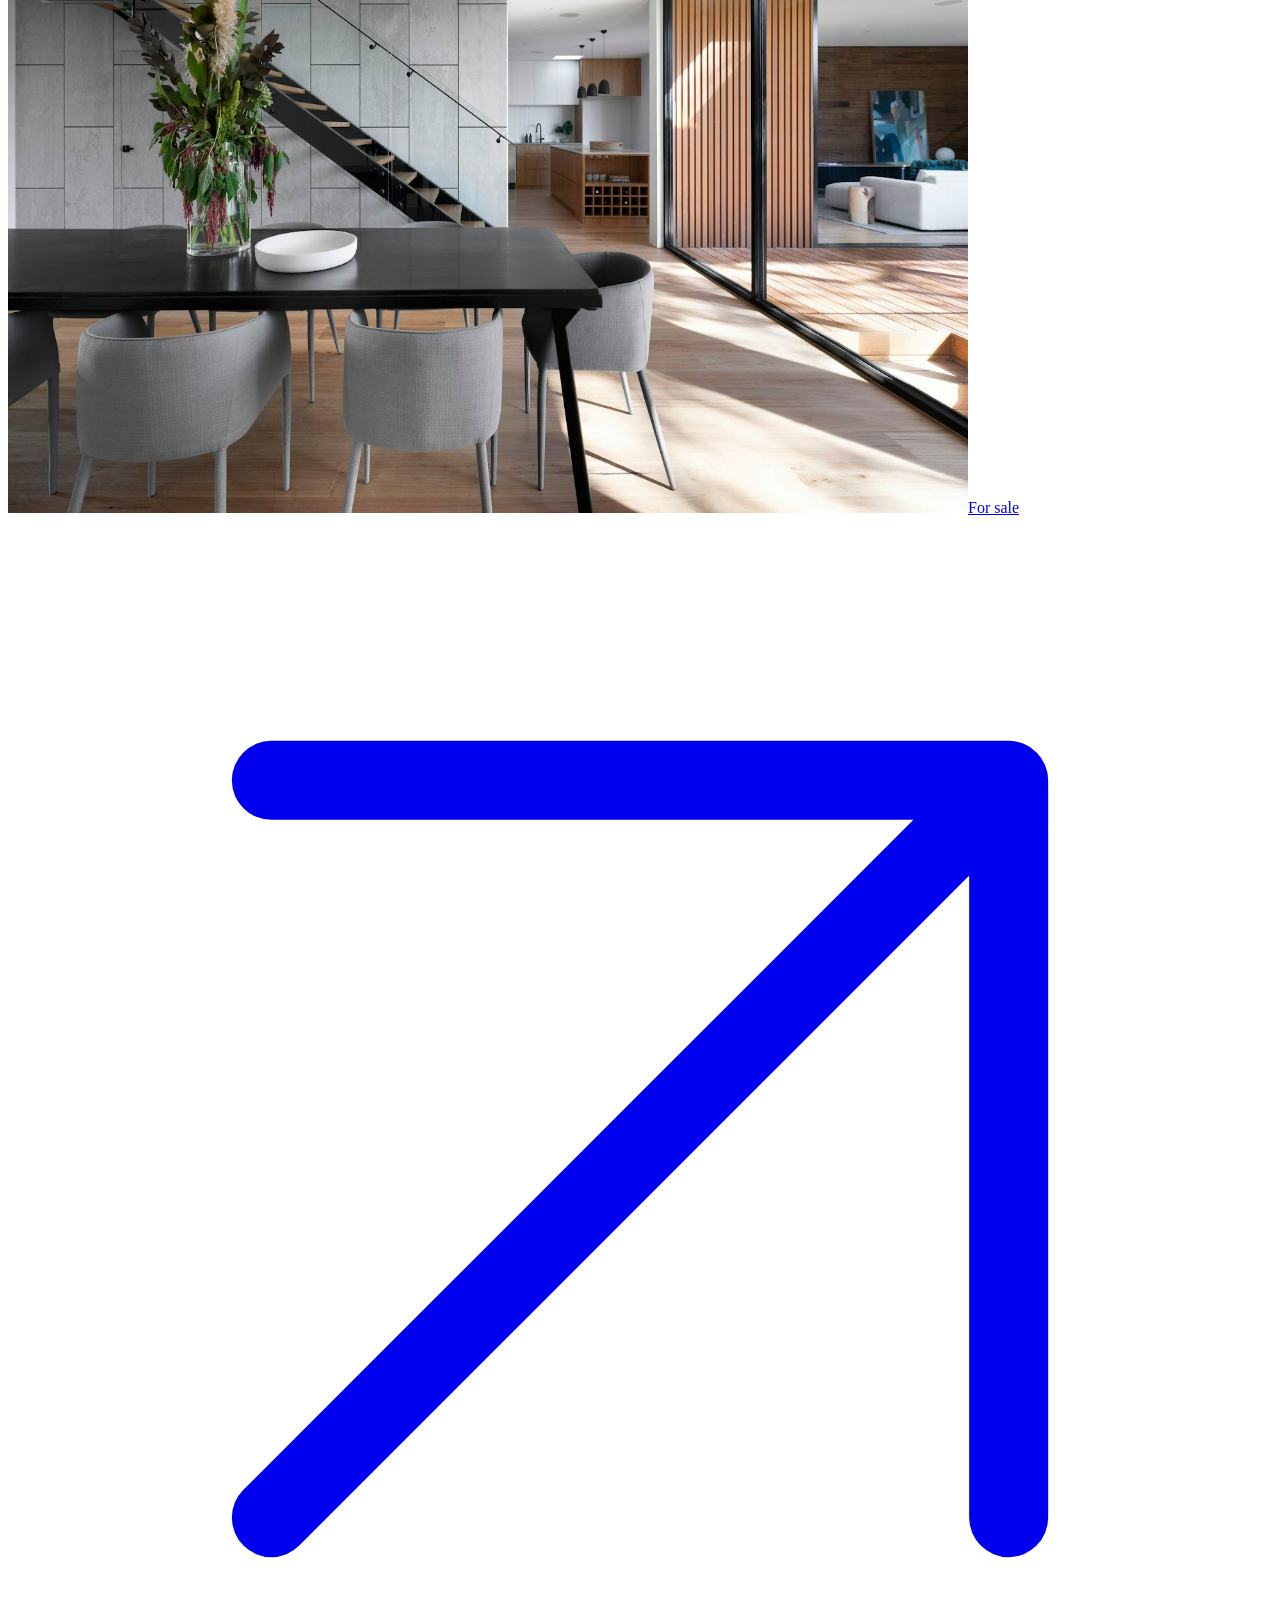
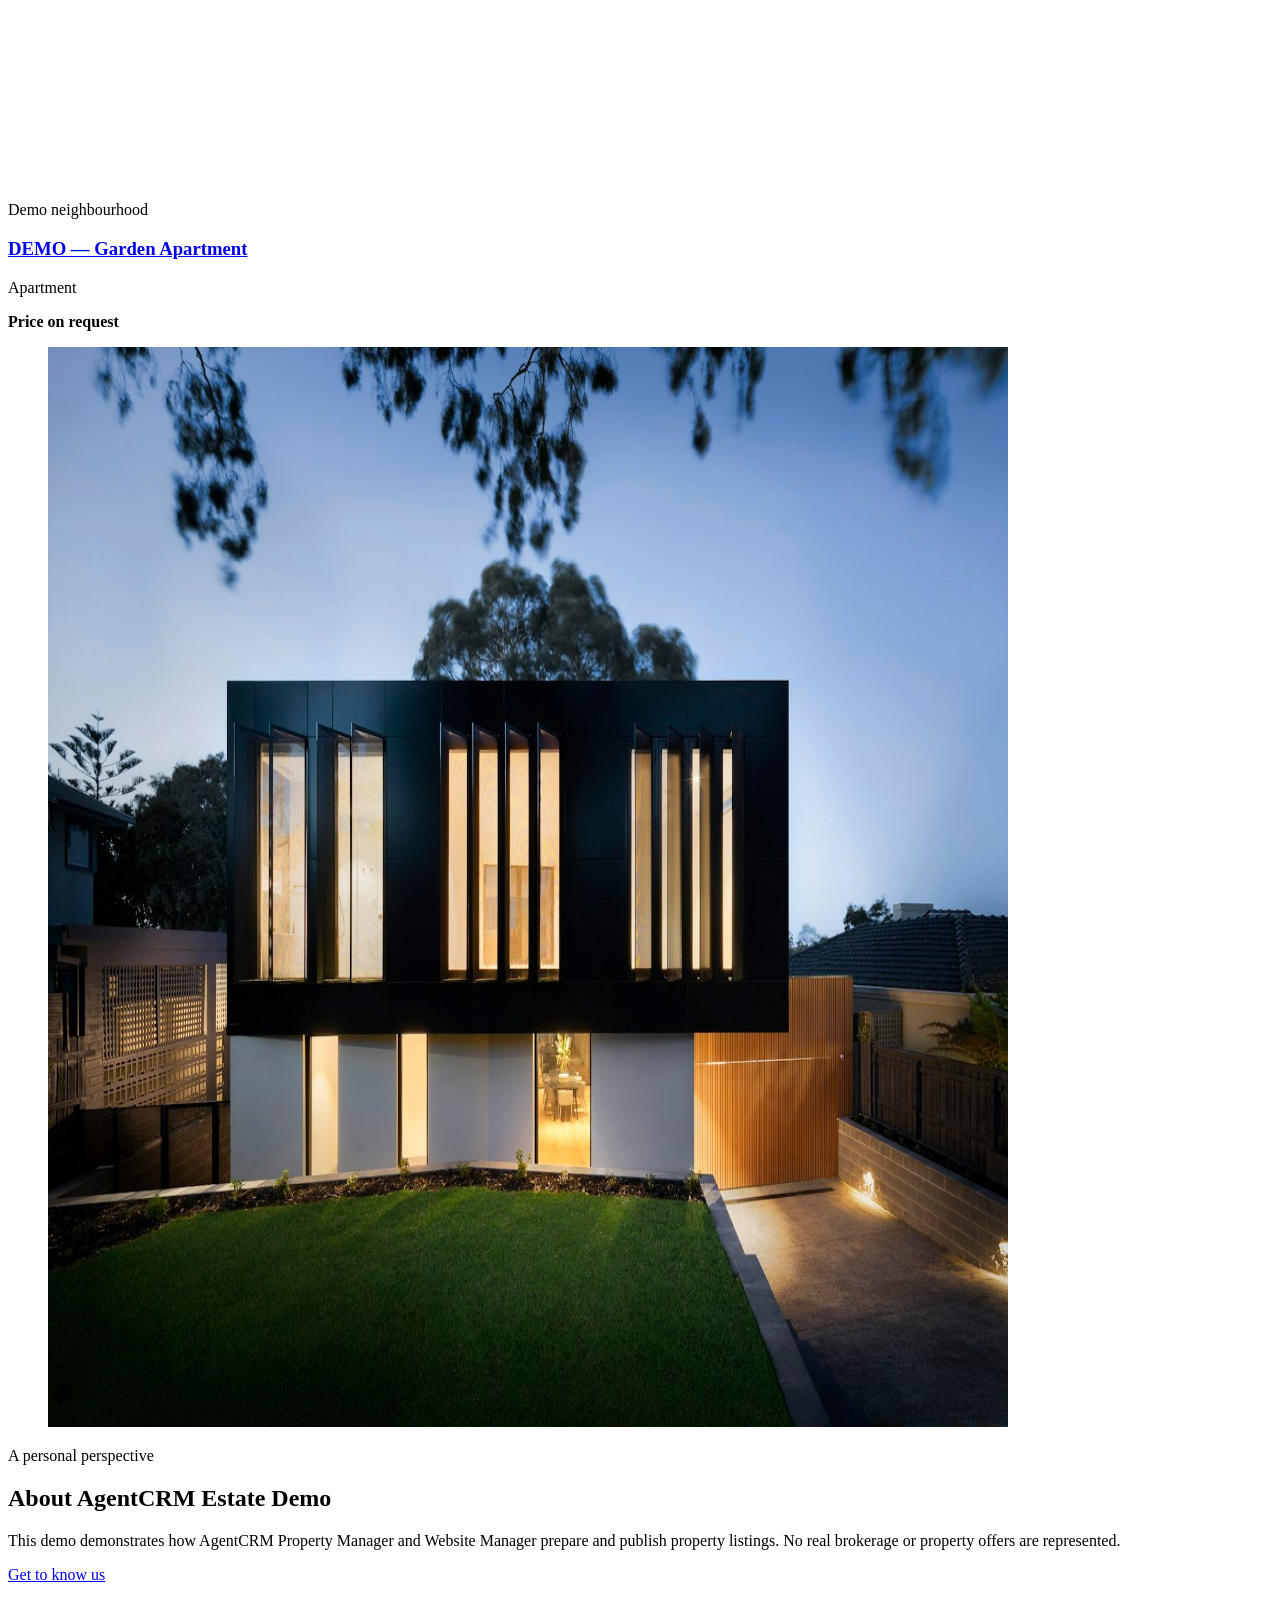
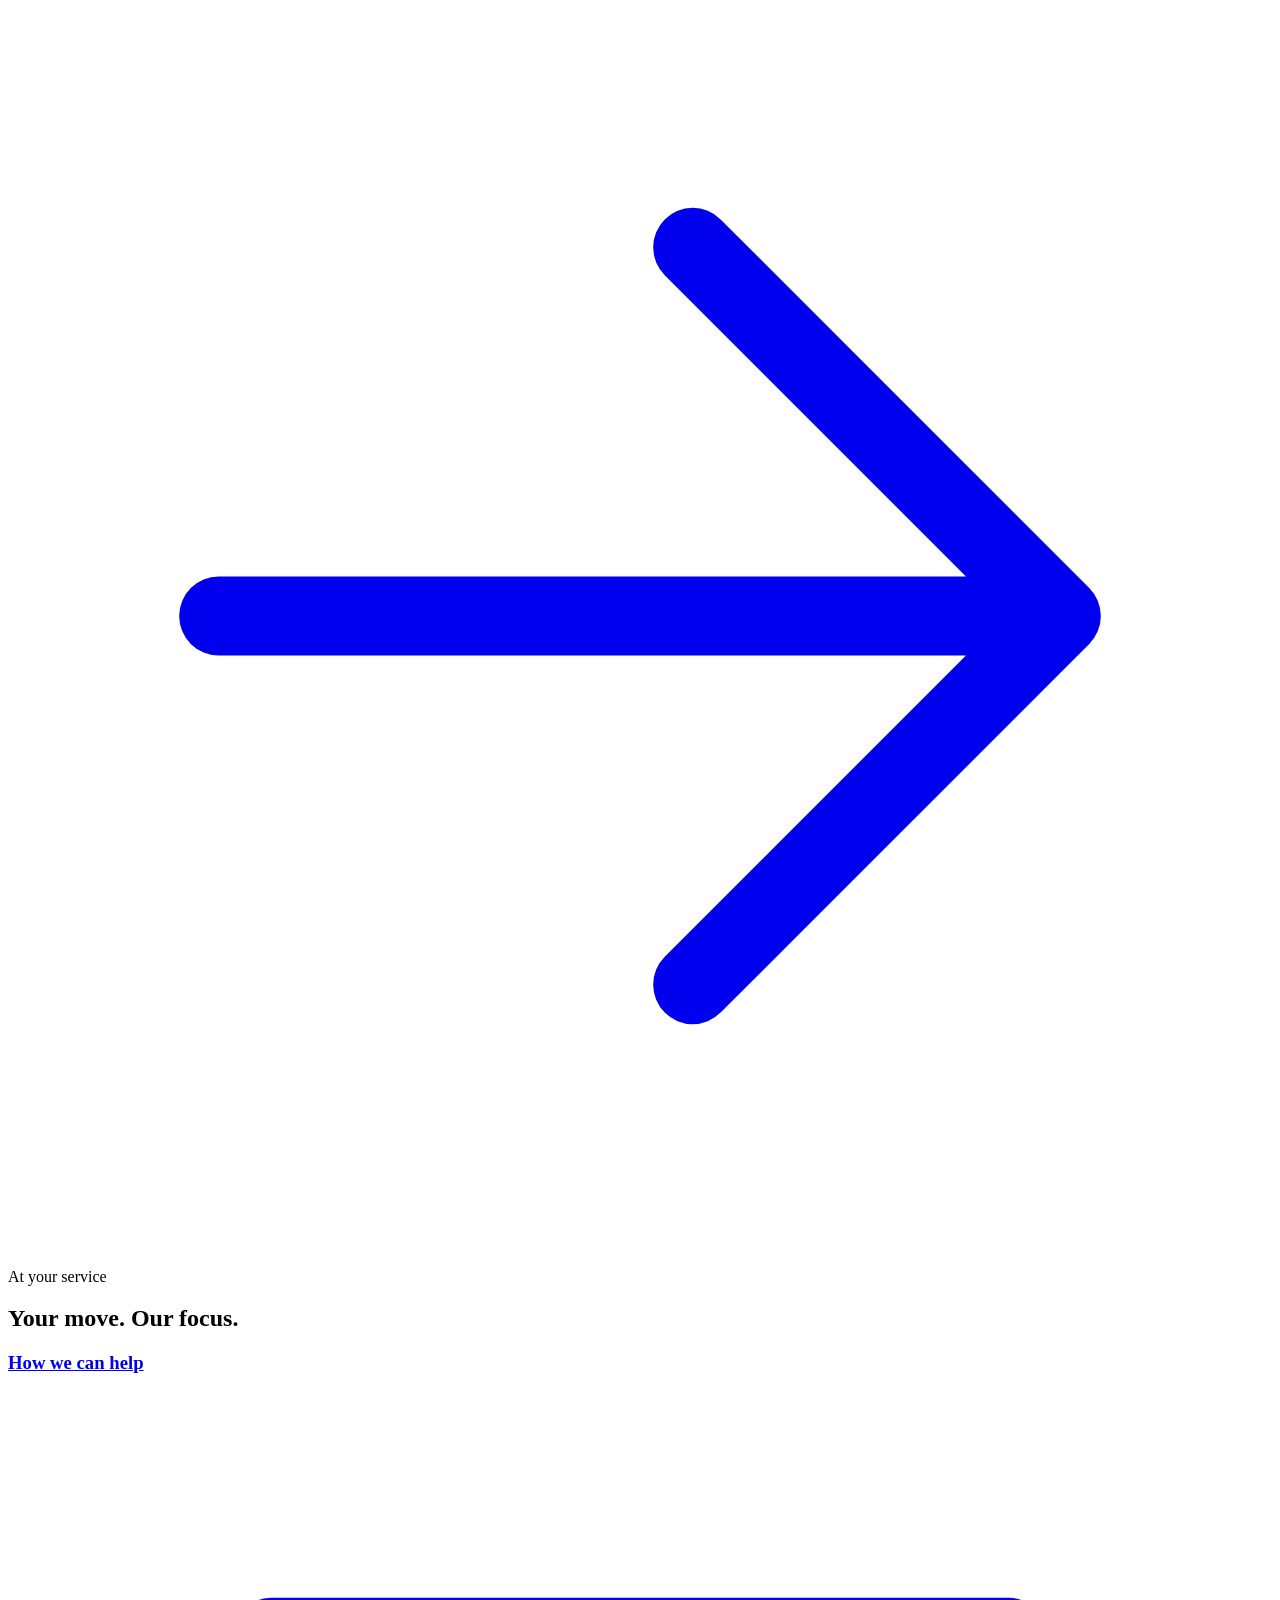
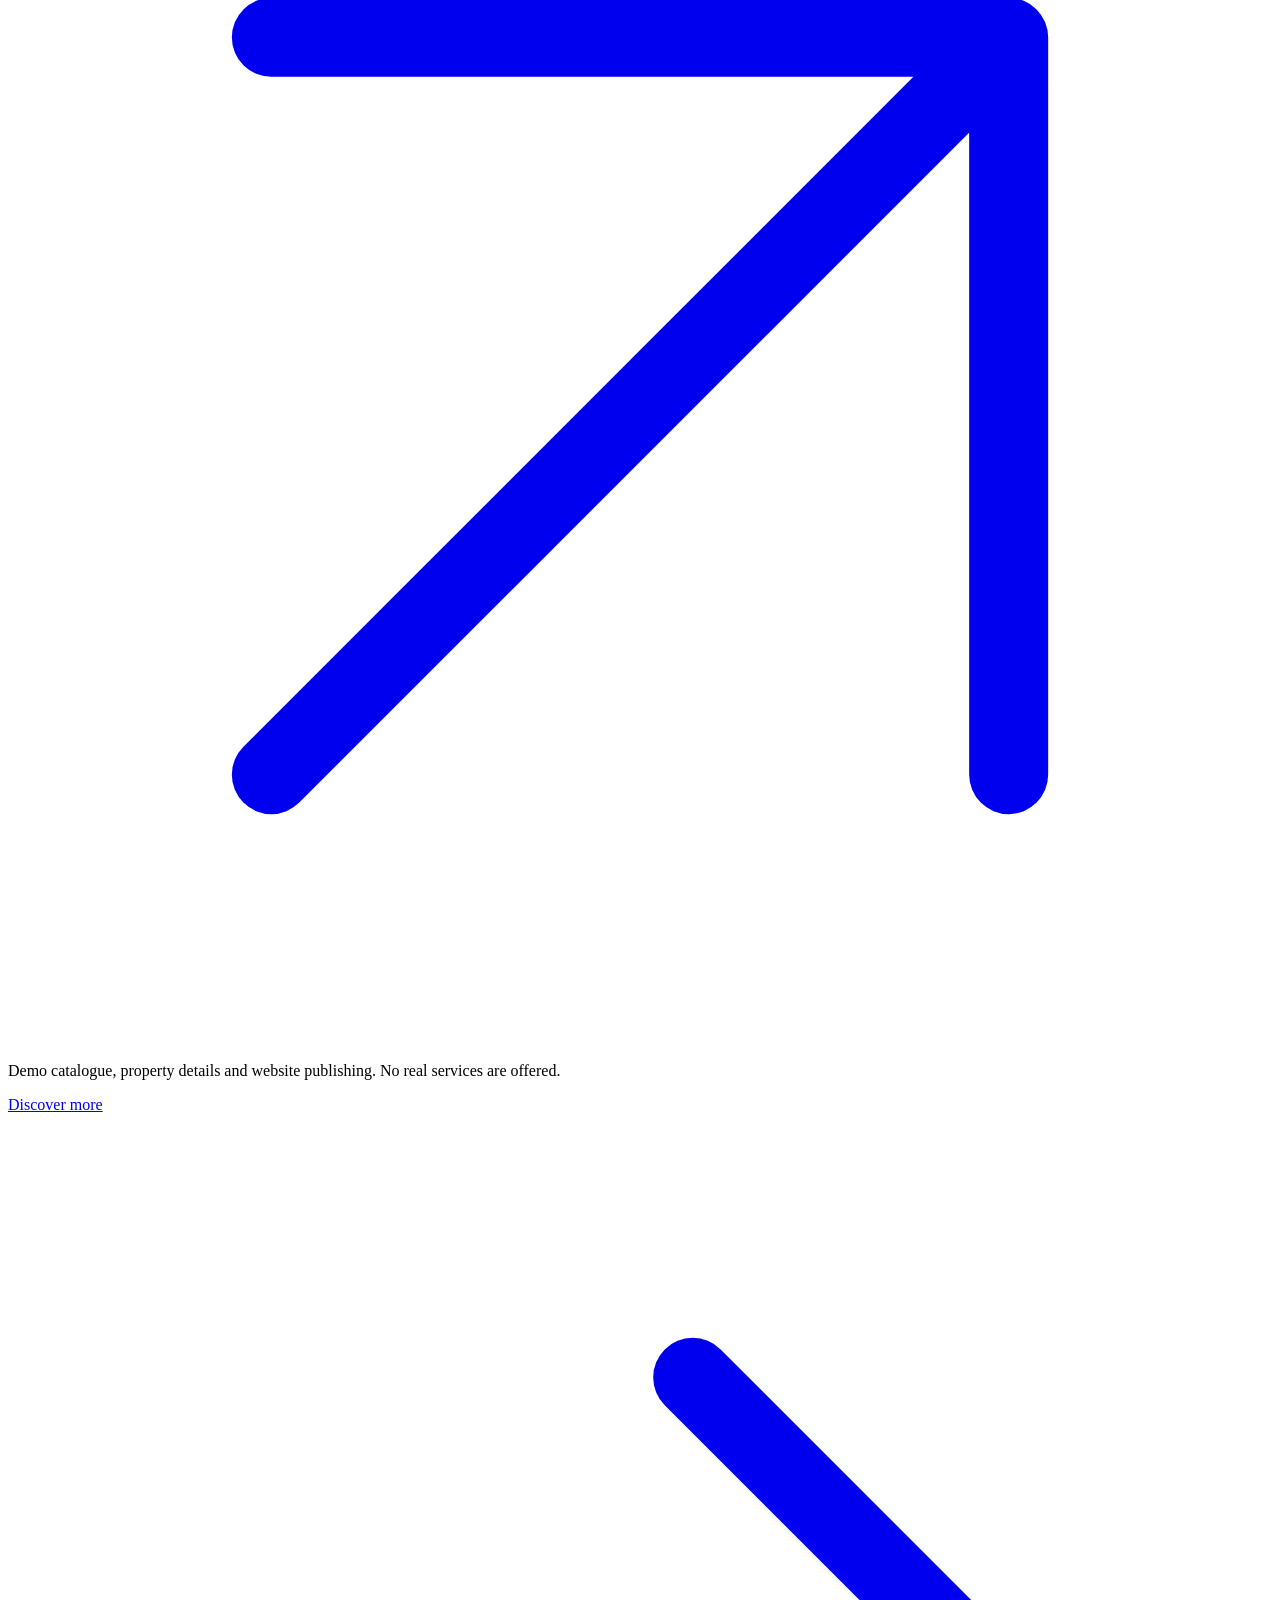
==== commit d1e6c333: "Review AgentCRM website changes" ====
--- a/site/index.html
+++ b/site/index.html
@@ -1,18 +1 @@
-<!doctype html><html lang="en"><head><meta charset="utf-8"><meta name="viewport" content="width=device-width, initial-scale=1, viewport-fit=cover"><meta name="theme-color" content="#ffffff"><meta name="format-detection" content="telephone=no">
-<title>AgentCRM Estate Demo</title><meta name="description" content="A demonstration of property publishing with AgentCRM"><link rel="stylesheet" href="assets/metro.css"></head><body class="metro"><a class="mt-skip" href="#main">Skip to content</a><header class="mt-header"><div class="mt-wrap mt-header-in"><a class="mt-brand" href="index.html"><span class="mt-logo" aria-hidden="true">A</span><span>AgentCRM Estate Demo</span></a>
-<nav class="mt-nav" aria-label="Main"><a href="index.html" aria-current="page">Home</a><a href="about.html">About</a><a href="services.html">Services</a><a href="properties.html">Properties</a></nav><div class="mt-header-actions"><details class="mt-menu"><summary aria-label="Menu"><svg class="i" viewBox="0 0 24 24" aria-hidden="true" focusable="false"><path d="M4 6h16M4 12h16M4 18h16"/></svg></summary><nav aria-label="Mobile"><a href="index.html" aria-current="page">Home</a><a href="about.html">About</a><a href="services.html">Services</a><a href="properties.html">Properties</a></nav></details></div></div></header><main id="main"><section class="mt-hero"><div class="mt-wrap"><div class="mt-hero-card"><img class="mt-hero-img" src="assets/ac7cb7c5-64b3-33b1-d637-ca40b46e4405.jpg" alt="" fetchpriority="high"><div class="mt-hero-copy">
-<h1>Explore the AgentCRM property website demo</h1><p>Demonstration website only. All listings are fictional examples, not properties offered for sale or rent.</p></div></div>
-<form class="mt-search" action="properties.html" method="get" role="search"><label class="mt-search-field"><svg class="i" viewBox="0 0 24 24" aria-hidden="true" focusable="false"><circle cx="11" cy="11" r="8"/><path d="m21 21-4.3-4.3"/></svg><span class="mt-sr">Search</span><input name="q" type="search" placeholder="Search by area or property name" maxlength="200" autocomplete="off"></label>
-<div class="mt-seg" role="radiogroup" aria-label="Buy or rent"><label><input type="radio" name="purpose" value="" checked><span>All</span></label><label><input type="radio" name="purpose" value="sale"><span>Buy</span></label><label><input type="radio" name="purpose" value="rent"><span>Rent</span></label></div>
-<button class="mt-btn mt-btn-primary" type="submit"><svg class="i" viewBox="0 0 24 24" aria-hidden="true" focusable="false"><circle cx="11" cy="11" r="8"/><path d="m21 21-4.3-4.3"/></svg><span>Search</span></button></form></div></section><section class="mt-section"><div class="mt-wrap"><div class="mt-section-head"><h2>Our homes</h2><a class="mt-link" href="properties.html">See all <svg class="i sm" viewBox="0 0 24 24" aria-hidden="true" focusable="false"><path d="m9 18 6-6-6-6"/></svg></a></div></div><div class="mt-rail" tabindex="0" aria-label="Our homes"><article class="mt-card" data-property data-title="demo — garden apartment demo neighbourhood" data-purpose="sale" data-type="apartment" data-price="" data-currency="INR" data-bedrooms="" data-status="available">
-<div class="mt-card-media"><div class="mt-card-track" data-track><a class="mt-slide" href="property-demo-garden-apartment.html" tabindex="-1"><img src="assets/ac7cb7c5-64b3-33b1-d637-ca40b46e4405.jpg" alt="DEMO — Garden Apartment · property photo" fetchpriority="high" decoding="async"></a><a class="mt-slide" href="property-demo-garden-apartment.html" tabindex="-1" aria-hidden="true"><img src="assets/cf92672f-c310-0208-b527-3d4281a7245a.jpg" alt="" loading="lazy" decoding="async"></a><a class="mt-slide" href="property-demo-garden-apartment.html" tabindex="-1" aria-hidden="true"><img src="assets/362623b4-7bee-5b2f-01b8-5912c53f2a49.jpg" alt="" loading="lazy" decoding="async"></a></div><div class="mt-dots" aria-hidden="true"><span class="on"></span><span></span><span></span></div><span class="mt-badge ok">For sale</span></div>
-<div class="mt-card-body">
-<p class="mt-card-price"><strong>Price on request</strong></p>
-<h3><a href="property-demo-garden-apartment.html">DEMO — Garden Apartment</a></h3>
-<p class="mt-card-facts">Apartment</p>
-<p class="mt-card-loc"><svg class="i sm" viewBox="0 0 24 24" aria-hidden="true" focusable="false"><path d="M20 10c0 5-5.5 10.2-7.4 11.8a1 1 0 0 1-1.2 0C9.5 20.2 4 15 4 10a8 8 0 0 1 16 0"/><circle cx="12" cy="10" r="3"/></svg> Demo neighbourhood</p>
-</div></article></div></section><section class="mt-section"><div class="mt-wrap mt-agent"><div class="mt-agent-card"><span class="mt-logo xl" aria-hidden="true">A</span><div><h2>AgentCRM Estate Demo</h2></div></div>
-<div class="mt-agent-copy"><h2>About AgentCRM Estate Demo</h2><p>This demo demonstrates how AgentCRM Property Manager and Website Manager prepare and publish property listings. No real brokerage or property offers are represented.</p><a class="mt-link" href="about.html">Read more <svg class="i sm" viewBox="0 0 24 24" aria-hidden="true" focusable="false"><path d="m9 18 6-6-6-6"/></svg></a><div class="mt-actions"></div></div></div></section><section class="mt-section"><div class="mt-wrap"><h2 class="mt-h2">How we can help</h2><div class="mt-tiles"><a class="mt-tile" href="services.html"><h3>Services</h3><p class="mt-muted">Demo catalogue, property details and website publishing. No real services are offered.</p><span class="mt-link">Learn more <svg class="i sm" viewBox="0 0 24 24" aria-hidden="true" focusable="false"><path d="m9 18 6-6-6-6"/></svg></span></a></div></div></section><section class="mt-section" id="contact"><div class="mt-wrap"><div class="mt-panel"><h2>Tell us what you are looking for</h2><p class="mt-muted">Share your budget, preferred area and timeline. We will reply with suitable homes.</p><script defer src="https://agentcrms.duckdns.org/embed.js" data-form="244f5f4b4362" data-message=""></script><script defer src="https://agentcrms.duckdns.org/embed.js" data-form="720d575bdf68" data-message=""></script></div></div></section></main><footer class="mt-footer"><div class="mt-wrap mt-footer-in"><div><a class="mt-brand" href="index.html"><span class="mt-logo" aria-hidden="true">A</span><span>AgentCRM Estate Demo</span></a><p class="mt-muted">A demonstration of property publishing with AgentCRM</p></div>
-<div><h2>Explore</h2><a href="properties.html">All properties</a><a href="about.html">About</a><a href="services.html">Services</a></div>
-<div><h2>Contact</h2></div></div>
-<div class="mt-wrap mt-legal"><span>© 2026 AgentCRM Estate Demo</span></div></footer><script defer src="assets/metro.js"></script></body></html>+<!doctype html><html lang="en"><head><meta charset="utf-8"><meta name="viewport" content="width=device-width, initial-scale=1, viewport-fit=cover"><meta name="theme-color" content="#0a1317"><meta name="format-detection" content="telephone=no"><title>AgentCRM Estate Demo</title><meta name="description" content="A demonstration of property publishing with AgentCRM"><link rel="stylesheet" href="assets/skyline.css"></head><body class="skyline sk-home"><a class="sk-skip" href="#main">Skip to content</a><header class="sk-header"><div class="sk-wrap sk-header-inner"><a class="sk-brand" href="index.html"><svg class="sk-icon" viewBox="0 0 24 24" fill="none" stroke="currentColor" stroke-width="1.5" stroke-linecap="round" stroke-linejoin="round" aria-hidden="true" focusable="false"><path d="M3 20V9l6-5v16M9 20V4l6 5v11M15 20V9l6 5v6M1 20h22"/></svg><span>AgentCRM Estate Demo</span></a><nav class="sk-nav" aria-label="Main navigation"><a href="index.html" aria-current="page">Home</a><a href="about.html">About</a><a href="services.html">Services</a><a href="properties.html">Properties</a></nav><div class="sk-header-actions"><details class="sk-menu" data-menu><summary class="sk-square" aria-label="Navigation menu"><svg class="sk-icon" viewBox="0 0 24 24" fill="none" stroke="currentColor" stroke-width="1.5" stroke-linecap="round" stroke-linejoin="round" aria-hidden="true" focusable="false"><path d="M3 8h18M3 16h18"/></svg></summary><nav aria-label="Mobile navigation"><a href="index.html" aria-current="page">Home</a><a href="about.html">About</a><a href="services.html">Services</a><a href="properties.html">Properties</a></nav></details></div></div></header><main id="main"><section class="sk-hero"><img class="sk-hero-image" src="assets/ac7cb7c5-64b3-33b1-d637-ca40b46e4405.jpg" alt="DEMO — Garden Apartment · property photo" fetchpriority="high" decoding="async" width="1920" height="1280"><div class="sk-wrap sk-hero-content"><p class="sk-eyebrow">AgentCRM Estate Demo<span aria-hidden="true"> / </span>Properties &amp; places</p><h1>Explore the AgentCRM property website demo</h1><p class="sk-hero-description">Demonstration website only. All listings are fictional examples, not properties offered for sale or rent.</p><a class="sk-btn sk-btn-white" href="properties.html">Explore properties<svg class="sk-icon" viewBox="0 0 24 24" fill="none" stroke="currentColor" stroke-width="1.5" stroke-linecap="round" stroke-linejoin="round" aria-hidden="true" focusable="false"><path d="M4 12h16M13 5l7 7-7 7"/></svg></a></div><div class="sk-hero-caption sk-wrap"><span>In focus</span><a href="property-demo-garden-apartment.html">DEMO — Garden Apartment<svg class="sk-icon" viewBox="0 0 24 24" fill="none" stroke="currentColor" stroke-width="1.5" stroke-linecap="round" stroke-linejoin="round" aria-hidden="true" focusable="false"><path d="M5 19 19 5M5 5h14v14"/></svg></a></div></section><section class="sk-search-section"><form class="sk-wrap sk-home-search" action="properties.html" method="get" role="search"><label class="sk-search-query"><span class="sk-field-label">A place to call your own</span><span class="sk-input-row"><svg class="sk-icon" viewBox="0 0 24 24" fill="none" stroke="currentColor" stroke-width="1.5" stroke-linecap="round" stroke-linejoin="round" aria-hidden="true" focusable="false"><circle cx="10.5" cy="10.5" r="6.5"/><path d="m16 16 5 5"/></svg><input type="search" name="q" placeholder="Location or property name" maxlength="200" autocomplete="off"></span></label><label class="sk-search-purpose"><span class="sk-field-label">I’m looking to</span><select name="purpose"><option value="">Buy or rent</option><option value="sale">Buy a property</option><option value="rent">Rent a property</option></select></label><button class="sk-btn sk-btn-dark" type="submit">Find a property<svg class="sk-icon" viewBox="0 0 24 24" fill="none" stroke="currentColor" stroke-width="1.5" stroke-linecap="round" stroke-linejoin="round" aria-hidden="true" focusable="false"><path d="M4 12h16M13 5l7 7-7 7"/></svg></button></form></section><section class="sk-section sk-wrap"><div class="sk-section-heading"><div><p class="sk-eyebrow">The collection</p><h2>Find your next place.</h2></div><a class="sk-text-link" href="properties.html">All properties<svg class="sk-icon" viewBox="0 0 24 24" fill="none" stroke="currentColor" stroke-width="1.5" stroke-linecap="round" stroke-linejoin="round" aria-hidden="true" focusable="false"><path d="M4 12h16M13 5l7 7-7 7"/></svg></a></div><div class="sk-grid sk-home-grid"><article class="sk-card" data-property data-title="demo — garden apartment demo neighbourhood" data-purpose="sale" data-type="apartment" data-price="" data-currency="INR" data-bedrooms="" data-status="available"><a class="sk-card-image" href="property-demo-garden-apartment.html" aria-label="View DEMO — Garden Apartment"><img src="assets/ac7cb7c5-64b3-33b1-d637-ca40b46e4405.jpg" alt="DEMO — Garden Apartment · property photo" loading="lazy" decoding="async" width="960" height="720"><span class="sk-badge">For sale</span><span class="sk-card-arrow"><svg class="sk-icon" viewBox="0 0 24 24" fill="none" stroke="currentColor" stroke-width="1.5" stroke-linecap="round" stroke-linejoin="round" aria-hidden="true" focusable="false"><path d="M5 19 19 5M5 5h14v14"/></svg></span></a><div class="sk-card-copy"><p class="sk-eyebrow">Demo neighbourhood</p><h3><a href="property-demo-garden-apartment.html">DEMO — Garden Apartment</a></h3><p class="sk-card-facts">Apartment</p><p class="sk-price"><strong>Price on request</strong></p></div></article></div></section><section class="sk-story"><div class="sk-wrap sk-story-grid"><figure class="sk-story-image"><img loading="lazy" src="assets/cf92672f-c310-0208-b527-3d4281a7245a.jpg" alt="DEMO — Garden Apartment · property photo" width="960" height="1080"></figure><div class="sk-story-copy"><p class="sk-eyebrow">A personal perspective</p><h2>About AgentCRM Estate Demo</h2><div class="sk-prose"><p>This demo demonstrates how AgentCRM Property Manager and Website Manager prepare and publish property listings. No real brokerage or property offers are represented.</p></div><a class="sk-text-link" href="about.html">Get to know us<svg class="sk-icon" viewBox="0 0 24 24" fill="none" stroke="currentColor" stroke-width="1.5" stroke-linecap="round" stroke-linejoin="round" aria-hidden="true" focusable="false"><path d="M4 12h16M13 5l7 7-7 7"/></svg></a><div class="sk-contact-links"></div></div></div></section><section class="sk-section sk-wrap"><div class="sk-section-heading"><div><p class="sk-eyebrow">At your service</p><h2>Your move. Our focus.</h2></div></div><div class="sk-editorial-grid"><article class="sk-editorial-card"><h3><a href="services.html">How we can help<svg class="sk-icon" viewBox="0 0 24 24" fill="none" stroke="currentColor" stroke-width="1.5" stroke-linecap="round" stroke-linejoin="round" aria-hidden="true" focusable="false"><path d="M5 19 19 5M5 5h14v14"/></svg></a></h3><p>Demo catalogue, property details and website publishing. No real services are offered.</p><a class="sk-text-link" href="services.html">Discover more<svg class="sk-icon" viewBox="0 0 24 24" fill="none" stroke="currentColor" stroke-width="1.5" stroke-linecap="round" stroke-linejoin="round" aria-hidden="true" focusable="false"><path d="M4 12h16M13 5l7 7-7 7"/></svg></a></article></div></section><section class="sk-section sk-wrap"><div class="sk-form-grid"><section class="sk-form-panel"><p class="sk-eyebrow">Start a conversation</p><h2>What are you looking for?</h2><script defer src="https://agentcrms.duckdns.org/embed.js" data-form="244f5f4b4362" data-message=""></script></section><section class="sk-form-panel"><p class="sk-eyebrow">See it for yourself</p><h2>Let’s arrange a viewing.</h2><script defer src="https://agentcrms.duckdns.org/embed.js" data-form="720d575bdf68" data-message=""></script></section></div></section></main><footer class="sk-footer" id="contact"><div class="sk-wrap"><div class="sk-footer-top"><div><p class="sk-eyebrow">Your next chapter</p><h2>Let’s find your place.</h2><p class="sk-footer-tagline">A demonstration of property publishing with AgentCRM</p></div><div class="sk-footer-contact"></div></div><div class="sk-footer-bottom"><a class="sk-brand" href="index.html"><svg class="sk-icon" viewBox="0 0 24 24" fill="none" stroke="currentColor" stroke-width="1.5" stroke-linecap="round" stroke-linejoin="round" aria-hidden="true" focusable="false"><path d="M3 20V9l6-5v16M9 20V4l6 5v11M15 20V9l6 5v6M1 20h22"/></svg><span>AgentCRM Estate Demo</span></a><nav aria-label="Footer navigation"><a href="index.html" aria-current="page">Home</a><a href="about.html">About</a><a href="services.html">Services</a><a href="properties.html">Properties</a></nav><p>&copy; 2026 AgentCRM Estate Demo</p></div></div></footer><script defer src="assets/skyline.js"></script></body></html>
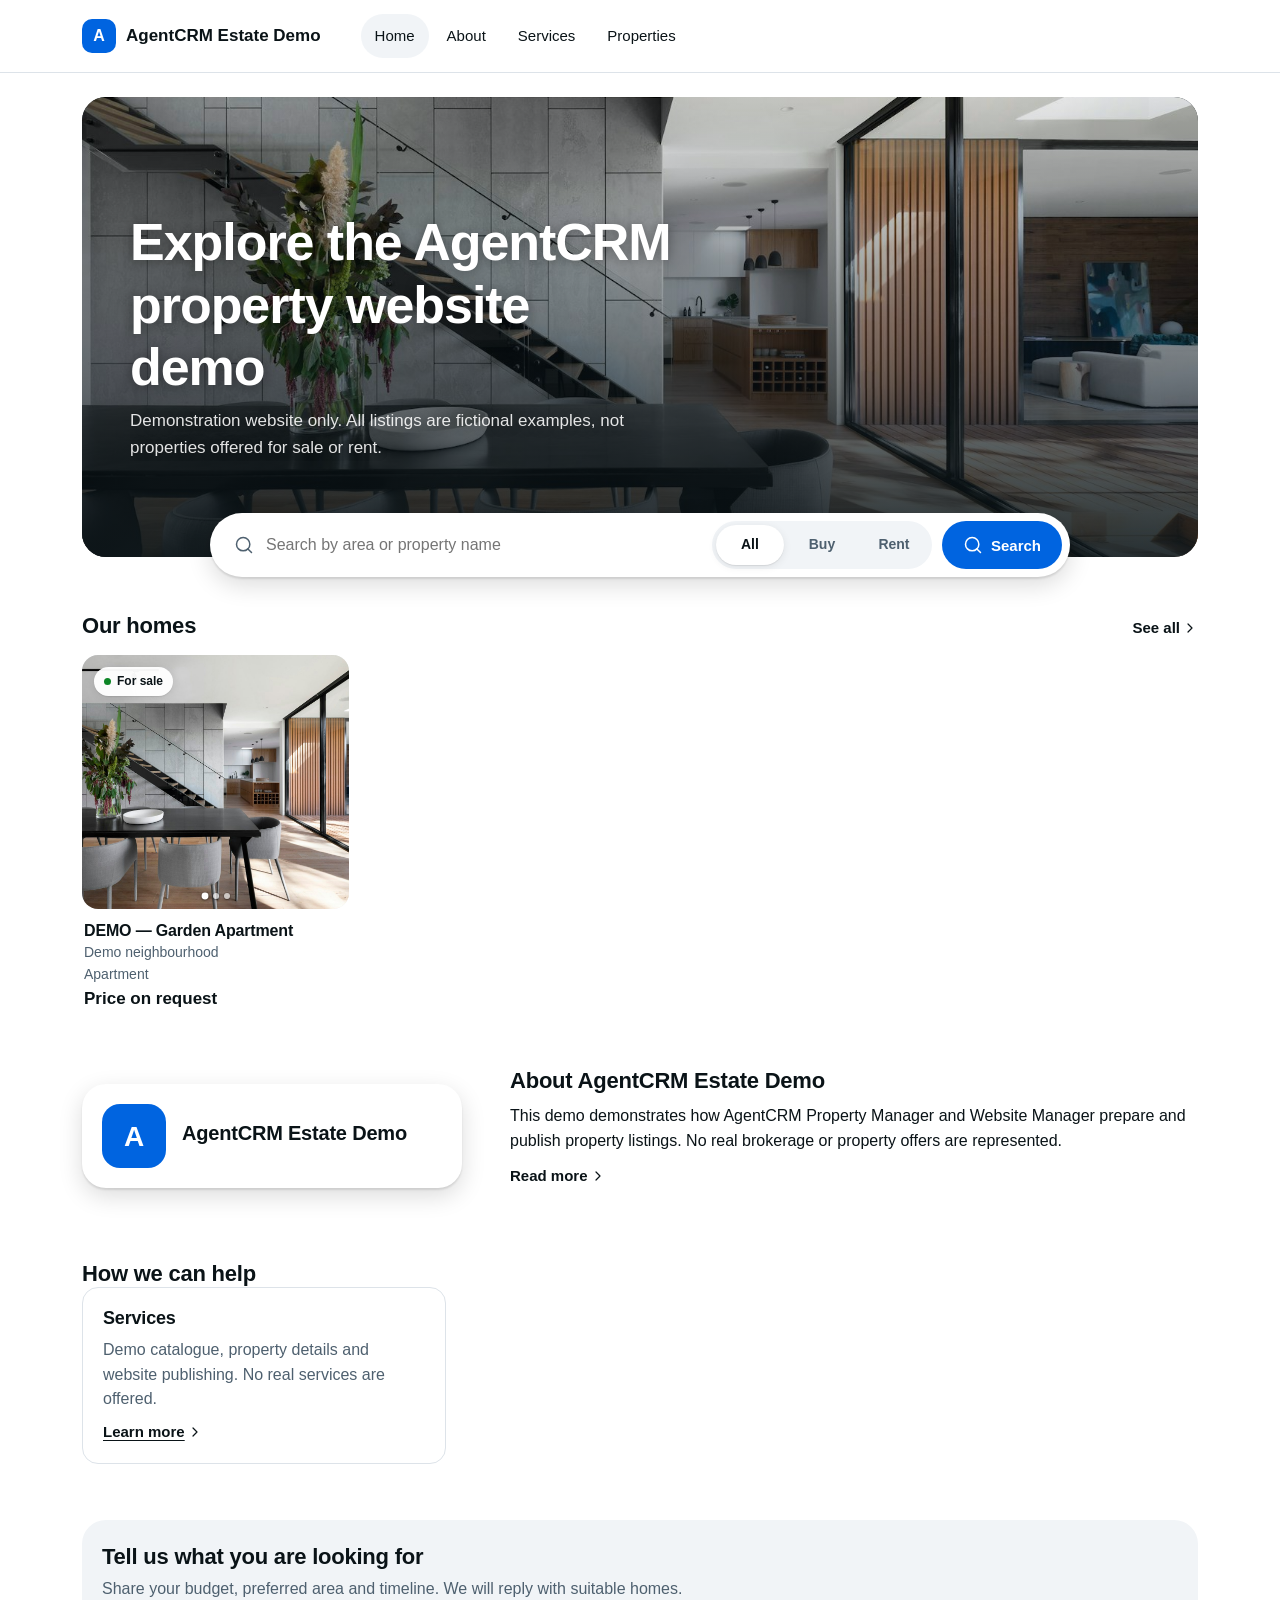
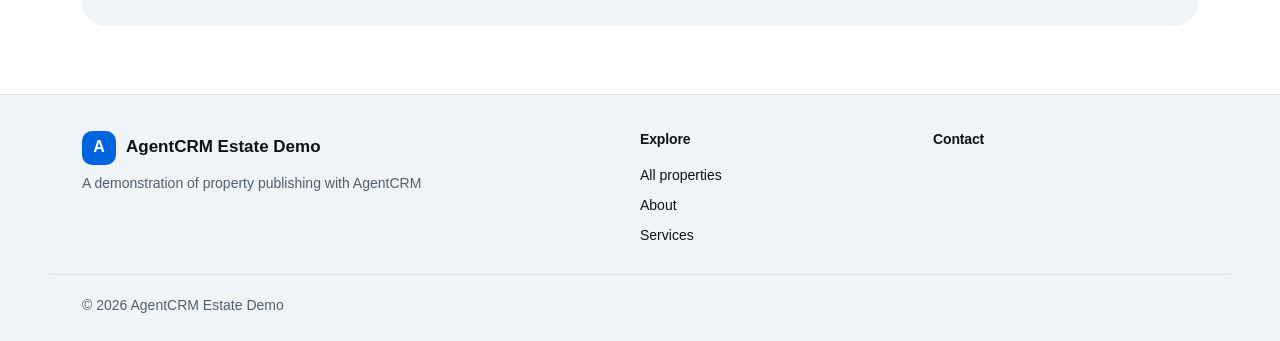
==== commit dad4564a: "Review AgentCRM website changes" ====
--- a/site/index.html
+++ b/site/index.html
@@ -1 +1,15 @@
-<!doctype html><html lang="en"><head><meta charset="utf-8"><meta name="viewport" content="width=device-width, initial-scale=1, viewport-fit=cover"><meta name="theme-color" content="#0a1317"><meta name="format-detection" content="telephone=no"><title>AgentCRM Estate Demo</title><meta name="description" content="A demonstration of property publishing with AgentCRM"><link rel="stylesheet" href="assets/skyline.css"></head><body class="skyline sk-home"><a class="sk-skip" href="#main">Skip to content</a><header class="sk-header"><div class="sk-wrap sk-header-inner"><a class="sk-brand" href="index.html"><svg class="sk-icon" viewBox="0 0 24 24" fill="none" stroke="currentColor" stroke-width="1.5" stroke-linecap="round" stroke-linejoin="round" aria-hidden="true" focusable="false"><path d="M3 20V9l6-5v16M9 20V4l6 5v11M15 20V9l6 5v6M1 20h22"/></svg><span>AgentCRM Estate Demo</span></a><nav class="sk-nav" aria-label="Main navigation"><a href="index.html" aria-current="page">Home</a><a href="about.html">About</a><a href="services.html">Services</a><a href="properties.html">Properties</a></nav><div class="sk-header-actions"><details class="sk-menu" data-menu><summary class="sk-square" aria-label="Navigation menu"><svg class="sk-icon" viewBox="0 0 24 24" fill="none" stroke="currentColor" stroke-width="1.5" stroke-linecap="round" stroke-linejoin="round" aria-hidden="true" focusable="false"><path d="M3 8h18M3 16h18"/></svg></summary><nav aria-label="Mobile navigation"><a href="index.html" aria-current="page">Home</a><a href="about.html">About</a><a href="services.html">Services</a><a href="properties.html">Properties</a></nav></details></div></div></header><main id="main"><section class="sk-hero"><img class="sk-hero-image" src="assets/ac7cb7c5-64b3-33b1-d637-ca40b46e4405.jpg" alt="DEMO — Garden Apartment · property photo" fetchpriority="high" decoding="async" width="1920" height="1280"><div class="sk-wrap sk-hero-content"><p class="sk-eyebrow">AgentCRM Estate Demo<span aria-hidden="true"> / </span>Properties &amp; places</p><h1>Explore the AgentCRM property website demo</h1><p class="sk-hero-description">Demonstration website only. All listings are fictional examples, not properties offered for sale or rent.</p><a class="sk-btn sk-btn-white" href="properties.html">Explore properties<svg class="sk-icon" viewBox="0 0 24 24" fill="none" stroke="currentColor" stroke-width="1.5" stroke-linecap="round" stroke-linejoin="round" aria-hidden="true" focusable="false"><path d="M4 12h16M13 5l7 7-7 7"/></svg></a></div><div class="sk-hero-caption sk-wrap"><span>In focus</span><a href="property-demo-garden-apartment.html">DEMO — Garden Apartment<svg class="sk-icon" viewBox="0 0 24 24" fill="none" stroke="currentColor" stroke-width="1.5" stroke-linecap="round" stroke-linejoin="round" aria-hidden="true" focusable="false"><path d="M5 19 19 5M5 5h14v14"/></svg></a></div></section><section class="sk-search-section"><form class="sk-wrap sk-home-search" action="properties.html" method="get" role="search"><label class="sk-search-query"><span class="sk-field-label">A place to call your own</span><span class="sk-input-row"><svg class="sk-icon" viewBox="0 0 24 24" fill="none" stroke="currentColor" stroke-width="1.5" stroke-linecap="round" stroke-linejoin="round" aria-hidden="true" focusable="false"><circle cx="10.5" cy="10.5" r="6.5"/><path d="m16 16 5 5"/></svg><input type="search" name="q" placeholder="Location or property name" maxlength="200" autocomplete="off"></span></label><label class="sk-search-purpose"><span class="sk-field-label">I’m looking to</span><select name="purpose"><option value="">Buy or rent</option><option value="sale">Buy a property</option><option value="rent">Rent a property</option></select></label><button class="sk-btn sk-btn-dark" type="submit">Find a property<svg class="sk-icon" viewBox="0 0 24 24" fill="none" stroke="currentColor" stroke-width="1.5" stroke-linecap="round" stroke-linejoin="round" aria-hidden="true" focusable="false"><path d="M4 12h16M13 5l7 7-7 7"/></svg></button></form></section><section class="sk-section sk-wrap"><div class="sk-section-heading"><div><p class="sk-eyebrow">The collection</p><h2>Find your next place.</h2></div><a class="sk-text-link" href="properties.html">All properties<svg class="sk-icon" viewBox="0 0 24 24" fill="none" stroke="currentColor" stroke-width="1.5" stroke-linecap="round" stroke-linejoin="round" aria-hidden="true" focusable="false"><path d="M4 12h16M13 5l7 7-7 7"/></svg></a></div><div class="sk-grid sk-home-grid"><article class="sk-card" data-property data-title="demo — garden apartment demo neighbourhood" data-purpose="sale" data-type="apartment" data-price="" data-currency="INR" data-bedrooms="" data-status="available"><a class="sk-card-image" href="property-demo-garden-apartment.html" aria-label="View DEMO — Garden Apartment"><img src="assets/ac7cb7c5-64b3-33b1-d637-ca40b46e4405.jpg" alt="DEMO — Garden Apartment · property photo" loading="lazy" decoding="async" width="960" height="720"><span class="sk-badge">For sale</span><span class="sk-card-arrow"><svg class="sk-icon" viewBox="0 0 24 24" fill="none" stroke="currentColor" stroke-width="1.5" stroke-linecap="round" stroke-linejoin="round" aria-hidden="true" focusable="false"><path d="M5 19 19 5M5 5h14v14"/></svg></span></a><div class="sk-card-copy"><p class="sk-eyebrow">Demo neighbourhood</p><h3><a href="property-demo-garden-apartment.html">DEMO — Garden Apartment</a></h3><p class="sk-card-facts">Apartment</p><p class="sk-price"><strong>Price on request</strong></p></div></article></div></section><section class="sk-story"><div class="sk-wrap sk-story-grid"><figure class="sk-story-image"><img loading="lazy" src="assets/cf92672f-c310-0208-b527-3d4281a7245a.jpg" alt="DEMO — Garden Apartment · property photo" width="960" height="1080"></figure><div class="sk-story-copy"><p class="sk-eyebrow">A personal perspective</p><h2>About AgentCRM Estate Demo</h2><div class="sk-prose"><p>This demo demonstrates how AgentCRM Property Manager and Website Manager prepare and publish property listings. No real brokerage or property offers are represented.</p></div><a class="sk-text-link" href="about.html">Get to know us<svg class="sk-icon" viewBox="0 0 24 24" fill="none" stroke="currentColor" stroke-width="1.5" stroke-linecap="round" stroke-linejoin="round" aria-hidden="true" focusable="false"><path d="M4 12h16M13 5l7 7-7 7"/></svg></a><div class="sk-contact-links"></div></div></div></section><section class="sk-section sk-wrap"><div class="sk-section-heading"><div><p class="sk-eyebrow">At your service</p><h2>Your move. Our focus.</h2></div></div><div class="sk-editorial-grid"><article class="sk-editorial-card"><h3><a href="services.html">How we can help<svg class="sk-icon" viewBox="0 0 24 24" fill="none" stroke="currentColor" stroke-width="1.5" stroke-linecap="round" stroke-linejoin="round" aria-hidden="true" focusable="false"><path d="M5 19 19 5M5 5h14v14"/></svg></a></h3><p>Demo catalogue, property details and website publishing. No real services are offered.</p><a class="sk-text-link" href="services.html">Discover more<svg class="sk-icon" viewBox="0 0 24 24" fill="none" stroke="currentColor" stroke-width="1.5" stroke-linecap="round" stroke-linejoin="round" aria-hidden="true" focusable="false"><path d="M4 12h16M13 5l7 7-7 7"/></svg></a></article></div></section><section class="sk-section sk-wrap"><div class="sk-form-grid"><section class="sk-form-panel"><p class="sk-eyebrow">Start a conversation</p><h2>What are you looking for?</h2><script defer src="https://agentcrms.duckdns.org/embed.js" data-form="244f5f4b4362" data-message=""></script></section><section class="sk-form-panel"><p class="sk-eyebrow">See it for yourself</p><h2>Let’s arrange a viewing.</h2><script defer src="https://agentcrms.duckdns.org/embed.js" data-form="720d575bdf68" data-message=""></script></section></div></section></main><footer class="sk-footer" id="contact"><div class="sk-wrap"><div class="sk-footer-top"><div><p class="sk-eyebrow">Your next chapter</p><h2>Let’s find your place.</h2><p class="sk-footer-tagline">A demonstration of property publishing with AgentCRM</p></div><div class="sk-footer-contact"></div></div><div class="sk-footer-bottom"><a class="sk-brand" href="index.html"><svg class="sk-icon" viewBox="0 0 24 24" fill="none" stroke="currentColor" stroke-width="1.5" stroke-linecap="round" stroke-linejoin="round" aria-hidden="true" focusable="false"><path d="M3 20V9l6-5v16M9 20V4l6 5v11M15 20V9l6 5v6M1 20h22"/></svg><span>AgentCRM Estate Demo</span></a><nav aria-label="Footer navigation"><a href="index.html" aria-current="page">Home</a><a href="about.html">About</a><a href="services.html">Services</a><a href="properties.html">Properties</a></nav><p>&copy; 2026 AgentCRM Estate Demo</p></div></div></footer><script defer src="assets/skyline.js"></script></body></html>+<!doctype html><html lang="en"><head><meta charset="utf-8"><meta name="viewport" content="width=device-width, initial-scale=1, viewport-fit=cover"><meta name="theme-color" content="#ffffff"><meta name="format-detection" content="telephone=no">
+<title>AgentCRM Estate Demo</title><meta name="description" content="A demonstration of property publishing with AgentCRM"><link rel="stylesheet" href="assets/haven.css"></head><body class="haven"><a class="hv-skip" href="#main">Skip to content</a><header class="hv-header"><div class="hv-wrap hv-header-in"><a class="hv-brand" href="index.html"><span class="hv-logo" aria-hidden="true">A</span><span>AgentCRM Estate Demo</span></a>
+<nav class="hv-nav" aria-label="Main"><a href="index.html" aria-current="page">Home</a><a href="about.html">About</a><a href="services.html">Services</a><a href="properties.html">Properties</a></nav><div class="hv-header-actions"><details class="hv-menu"><summary aria-label="Menu"><svg class="i" viewBox="0 0 24 24" aria-hidden="true" focusable="false"><path d="M4 6h16M4 12h16M4 18h16"/></svg></summary><nav aria-label="Mobile"><a href="index.html" aria-current="page">Home</a><a href="about.html">About</a><a href="services.html">Services</a><a href="properties.html">Properties</a></nav></details></div></div></header><main id="main"><section class="hv-hero"><div class="hv-wrap"><div class="hv-hero-card"><img class="hv-hero-img" src="assets/ac7cb7c5-64b3-33b1-d637-ca40b46e4405.jpg" alt="" fetchpriority="high"><div class="hv-hero-copy">
+<h1>Explore the AgentCRM property website demo</h1><p>Demonstration website only. All listings are fictional examples, not properties offered for sale or rent.</p></div></div>
+<form class="hv-search" action="properties.html" method="get" role="search"><label class="hv-search-field"><svg class="i" viewBox="0 0 24 24" aria-hidden="true" focusable="false"><circle cx="11" cy="11" r="8"/><path d="m21 21-4.3-4.3"/></svg><span class="hv-sr">Search</span><input name="q" type="search" placeholder="Search by area or property name" maxlength="200" autocomplete="off"></label>
+<div class="hv-seg" role="radiogroup" aria-label="Buy or rent"><label><input type="radio" name="purpose" value="" checked><span>All</span></label><label><input type="radio" name="purpose" value="sale"><span>Buy</span></label><label><input type="radio" name="purpose" value="rent"><span>Rent</span></label></div>
+<button class="hv-btn hv-btn-primary" type="submit"><svg class="i" viewBox="0 0 24 24" aria-hidden="true" focusable="false"><circle cx="11" cy="11" r="8"/><path d="m21 21-4.3-4.3"/></svg><span>Search</span></button></form></div></section><section class="hv-section"><div class="hv-wrap"><div class="hv-section-head"><h2>Our homes</h2><a class="hv-link" href="properties.html">See all <svg class="i sm" viewBox="0 0 24 24" aria-hidden="true" focusable="false"><path d="m9 18 6-6-6-6"/></svg></a></div></div><div class="hv-rail" tabindex="0" aria-label="Our homes"><article class="hv-card" data-property data-title="demo — garden apartment demo neighbourhood" data-purpose="sale" data-type="apartment" data-price="" data-currency="INR" data-bedrooms="" data-status="available">
+<div class="hv-card-media"><div class="hv-card-track" data-track><a class="hv-slide" href="property-demo-garden-apartment.html" tabindex="-1"><img src="assets/ac7cb7c5-64b3-33b1-d637-ca40b46e4405.jpg" alt="DEMO — Garden Apartment · property photo" fetchpriority="high" decoding="async"></a><a class="hv-slide" href="property-demo-garden-apartment.html" tabindex="-1" aria-hidden="true"><img src="assets/cf92672f-c310-0208-b527-3d4281a7245a.jpg" alt="" loading="lazy" decoding="async"></a><a class="hv-slide" href="property-demo-garden-apartment.html" tabindex="-1" aria-hidden="true"><img src="assets/362623b4-7bee-5b2f-01b8-5912c53f2a49.jpg" alt="" loading="lazy" decoding="async"></a></div><div class="hv-dots" aria-hidden="true"><span class="on"></span><span></span><span></span></div><span class="hv-badge ok">For sale</span></div>
+<a class="hv-card-body" href="property-demo-garden-apartment.html"><h3>DEMO — Garden Apartment</h3><p class="hv-muted">Demo neighbourhood</p>
+<p class="hv-card-facts"><span>Apartment</span></p>
+<p class="hv-price"><strong>Price on request</strong></p></a></article></div></section><section class="hv-section"><div class="hv-wrap hv-agent"><div class="hv-agent-card"><span class="hv-logo xl" aria-hidden="true">A</span><div><h2>AgentCRM Estate Demo</h2></div></div>
+<div class="hv-agent-copy"><h2>About AgentCRM Estate Demo</h2><p>This demo demonstrates how AgentCRM Property Manager and Website Manager prepare and publish property listings. No real brokerage or property offers are represented.</p><a class="hv-link" href="about.html">Read more <svg class="i sm" viewBox="0 0 24 24" aria-hidden="true" focusable="false"><path d="m9 18 6-6-6-6"/></svg></a><div class="hv-actions"></div></div></div></section><section class="hv-section"><div class="hv-wrap"><h2 class="hv-h2">How we can help</h2><div class="hv-tiles"><a class="hv-tile" href="services.html"><h3>Services</h3><p class="hv-muted">Demo catalogue, property details and website publishing. No real services are offered.</p><span class="hv-link">Learn more <svg class="i sm" viewBox="0 0 24 24" aria-hidden="true" focusable="false"><path d="m9 18 6-6-6-6"/></svg></span></a></div></div></section><section class="hv-section" id="contact"><div class="hv-wrap"><div class="hv-panel"><h2>Tell us what you are looking for</h2><p class="hv-muted">Share your budget, preferred area and timeline. We will reply with suitable homes.</p><script defer src="https://agentcrms.duckdns.org/embed.js" data-form="244f5f4b4362" data-message=""></script><script defer src="https://agentcrms.duckdns.org/embed.js" data-form="720d575bdf68" data-message=""></script></div></div></section></main><footer class="hv-footer"><div class="hv-wrap hv-footer-in"><div><a class="hv-brand" href="index.html"><span class="hv-logo" aria-hidden="true">A</span><span>AgentCRM Estate Demo</span></a><p class="hv-muted">A demonstration of property publishing with AgentCRM</p></div>
+<div><h2>Explore</h2><a href="properties.html">All properties</a><a href="about.html">About</a><a href="services.html">Services</a></div>
+<div><h2>Contact</h2></div></div>
+<div class="hv-wrap hv-legal"><span>© 2026 AgentCRM Estate Demo</span></div></footer><script defer src="assets/haven.js"></script></body></html>
--- a/site/assets/haven.css
+++ b/site/assets/haven.css
@@ -0,0 +1,220 @@
+/* Haven website design. Mobile-first. Tokens adapted from MIT-licensed Astryx core defaults. */
+.haven{--hv-accent:#0064e0;--hv-accent-hover:#0057c2;--hv-accent-soft:#e5f1fe;--hv-bg:#fff;--hv-surface:#f1f4f7;--hv-card:#fff;--hv-text:#0a1317;--hv-muted:#4e606f;--hv-line:#dde3e9;--hv-line-strong:#8796a5;--hv-ok:#0d8626;--hv-warn:#753f07;
+--hv-r-sm:8px;--hv-r:12px;--hv-r-lg:16px;--hv-r-xl:24px;--hv-pill:999px;
+--hv-shadow-low:0 1px 1px rgba(0,0,0,.08),0 2px 8px rgba(0,0,0,.08);--hv-shadow-med:0 1px 2px rgba(0,0,0,.1),0 2px 12px rgba(0,0,0,.1);--hv-shadow-high:0 2px 2px rgba(0,0,0,.1),0 8px 24px rgba(0,0,0,.14);
+--hv-font:-apple-system,BlinkMacSystemFont,"Segoe UI",Roboto,Helvetica,Arial,sans-serif;--hv-gutter:16px;--hv-max:1180px;--hv-header:60px;
+margin:0;background:var(--hv-bg);color:var(--hv-text);font:400 16px/1.55 var(--hv-font);-webkit-font-smoothing:antialiased;text-rendering:optimizeLegibility;overflow-x:hidden}
+.haven *,.haven *::before,.haven *::after{box-sizing:border-box}
+.haven img{display:block;max-width:100%}
+.haven a{color:inherit;text-decoration:none}
+.haven h1,.haven h2,.haven h3{margin:0;line-height:1.2;letter-spacing:-.01em;font-weight:650}
+.haven p{margin:0}
+.haven :focus-visible{outline:2px solid var(--hv-accent);outline-offset:2px;border-radius:var(--hv-r-sm)}
+.hv-sr{position:absolute!important;width:1px;height:1px;overflow:hidden;clip:rect(0 0 0 0);white-space:nowrap}
+.hv-skip{position:absolute;left:-999px;top:8px;z-index:100;background:var(--hv-text);color:#fff!important;padding:10px 14px;border-radius:var(--hv-r-sm)}.hv-skip:focus{left:8px}
+.hv-wrap{width:100%;max-width:var(--hv-max);margin:0 auto;padding:0 var(--hv-gutter)}
+.hv-muted{color:var(--hv-muted)}
+.i{width:20px;height:20px;flex:none;fill:none;stroke:currentColor;stroke-width:1.8;stroke-linecap:round;stroke-linejoin:round;vertical-align:middle}.i.sm{width:16px;height:16px}.i.lg{width:32px;height:32px;stroke-width:1.5}
+.hv-eyebrow{font-size:13px;font-weight:600;letter-spacing:.02em;color:var(--hv-accent)}
+.hv-link{display:inline-flex;align-items:center;gap:2px;font-weight:600;font-size:15px;text-decoration:underline;text-underline-offset:3px;cursor:pointer}
+
+/* Buttons */
+.hv-btn{display:inline-flex;align-items:center;justify-content:center;gap:8px;min-height:48px;padding:0 20px;border-radius:var(--hv-r-sm);border:1px solid transparent;font:600 15px/1 var(--hv-font);cursor:pointer;white-space:nowrap;transition:background-color .15s,box-shadow .15s,transform .1s}
+.hv-btn:active{transform:scale(.98)}
+.hv-btn-primary,.haven a.hv-btn-primary{background:var(--hv-accent);color:#fff}.hv-btn-primary:hover{background:var(--hv-accent-hover)}
+.hv-btn-outline,.haven a.hv-btn-outline{background:var(--hv-card);border-color:var(--hv-line-strong);color:var(--hv-text)}.hv-btn-outline:hover{background:var(--hv-surface)}
+.hv-btn-ghost{background:transparent;color:var(--hv-text)}.hv-btn-ghost:hover{background:var(--hv-surface)}
+.hv-block .hv-btn,.hv-btn.hv-block{width:100%}
+.hv-iconbtn{display:inline-flex;align-items:center;justify-content:center;gap:6px;min-height:44px;min-width:44px;padding:0 12px;border-radius:var(--hv-pill);border:1px solid var(--hv-line);background:var(--hv-card);font:600 14px var(--hv-font);color:var(--hv-text);cursor:pointer;list-style:none}
+.hv-iconbtn::-webkit-details-marker{display:none}
+.hv-round{display:grid;place-items:center;width:44px;height:44px;border-radius:50%;background:rgba(255,255,255,.95);border:0;color:var(--hv-text);box-shadow:var(--hv-shadow-low);cursor:pointer}
+.hv-actions{display:flex;flex-wrap:wrap;gap:8px;margin-top:16px}.hv-actions .hv-btn{flex:1 1 120px}
+.hv-actions.compact .hv-btn{min-height:44px;padding:0 12px;font-size:14px}
+
+/* Header */
+.hv-header{position:sticky;top:0;z-index:40;background:rgba(255,255,255,.96);backdrop-filter:saturate(180%) blur(12px);border-bottom:1px solid var(--hv-line)}
+.hv-header-in{display:flex;align-items:center;gap:16px;min-height:var(--hv-header)}
+.hv-brand{display:inline-flex;align-items:center;gap:10px;font-weight:700;font-size:17px;min-width:0}.hv-brand span:last-child{overflow:hidden;text-overflow:ellipsis;white-space:nowrap}
+.hv-logo{display:inline-grid;place-items:center;width:34px;height:34px;border-radius:10px;background:var(--hv-accent);color:#fff;font-weight:700;font-size:16px;flex:none}.hv-logo.xl{width:64px;height:64px;border-radius:18px;font-size:28px}
+.hv-nav{display:none}
+.hv-header-actions{margin-left:auto;display:flex;align-items:center;gap:8px}
+.hv-call{min-height:44px;padding:0 14px;border:1px solid var(--hv-line);border-radius:var(--hv-pill)}
+.hv-menu{position:relative}.hv-menu summary{display:grid;place-items:center;width:44px;height:44px;border-radius:50%;border:1px solid var(--hv-line);cursor:pointer;list-style:none}.hv-menu summary::-webkit-details-marker{display:none}
+.hv-menu nav{position:absolute;right:0;top:52px;min-width:220px;background:var(--hv-card);border-radius:var(--hv-r);box-shadow:var(--hv-shadow-high);padding:8px;display:grid}
+.hv-menu nav a{padding:12px 14px;border-radius:var(--hv-r-sm);font-weight:500}.hv-menu nav a:hover,.hv-menu nav a[aria-current]{background:var(--hv-surface)}
+
+/* Home hero + search */
+.hv-hero{padding:12px 0 8px}
+.hv-hero-card{position:relative;border-radius:var(--hv-r-xl);overflow:hidden;min-height:340px;display:flex;align-items:flex-end;background:#0a1317;color:#fff}
+.hv-hero-img{position:absolute;inset:0;width:100%;height:100%;object-fit:cover}
+.hv-hero-card{min-height:420px}.hv-hero-card::after{content:"";position:absolute;inset:0;background:linear-gradient(180deg,rgba(10,19,23,.1) 0%,rgba(10,19,23,.35) 35%,rgba(10,19,23,.88) 100%)}
+.hv-hero-copy{position:relative;z-index:1;padding:24px 20px 72px;max-width:640px}
+.hv-hero-copy{text-shadow:0 1px 12px rgba(0,0,0,.35)}.hv-hero-copy .hv-eyebrow{color:#cfe6ff}.hv-hero-copy h1{font-size:30px;margin:6px 0 10px;font-weight:700}.hv-hero-copy p{color:rgba(255,255,255,.88);font-size:15px;display:-webkit-box;-webkit-line-clamp:3;-webkit-box-orient:vertical;overflow:hidden}
+.hv-search{position:relative;z-index:2;margin:-48px 12px 0;background:var(--hv-card);border-radius:var(--hv-r-lg);box-shadow:var(--hv-shadow-high);padding:12px;display:grid;gap:10px}
+.hv-search-field{display:flex;align-items:center;gap:10px;min-height:52px;padding:0 16px;border:1px solid var(--hv-line);border-radius:var(--hv-pill);background:var(--hv-card);color:var(--hv-muted)}
+.hv-search-field:focus-within{border-color:var(--hv-accent);box-shadow:0 0 0 3px rgba(0,100,224,.18)}
+.hv-search-field input{flex:1;min-width:0;border:0;outline:0;background:transparent;font:16px var(--hv-font);color:var(--hv-text)}
+.hv-search .hv-btn{border-radius:var(--hv-pill)}
+.hv-seg{display:flex;gap:4px;padding:4px;background:var(--hv-surface);border-radius:var(--hv-pill)}
+.hv-seg label{flex:1;position:relative}.hv-seg input{position:absolute;opacity:0;inset:0;cursor:pointer}
+.hv-seg span{display:flex;align-items:center;justify-content:center;min-height:40px;border-radius:var(--hv-pill);font-weight:600;font-size:14px;color:var(--hv-muted)}
+.hv-seg input:checked+span{background:var(--hv-card);color:var(--hv-text);box-shadow:var(--hv-shadow-low)}
+.hv-seg input:focus-visible+span{outline:2px solid var(--hv-accent);outline-offset:1px}
+
+/* Chips */
+.hv-chips{display:flex;gap:8px;overflow-x:auto;padding:20px 0 4px;scrollbar-width:none;scroll-snap-type:x proximity}.hv-chips::-webkit-scrollbar{display:none}
+.hv-chip{display:inline-flex;align-items:center;gap:8px;min-height:44px;padding:0 16px;border:1px solid var(--hv-line);border-radius:var(--hv-pill);white-space:nowrap;font-weight:600;font-size:14px;scroll-snap-align:start;background:var(--hv-card)}
+.hv-chip small{color:var(--hv-muted);font-weight:500}.hv-chip:hover{border-color:var(--hv-text)}
+
+/* Sections + rails */
+.hv-section{padding:28px 0}
+.hv-section h2,.hv-block h2{font-size:22px}
+.hv-section-head{display:flex;align-items:baseline;justify-content:space-between;gap:12px;margin-bottom:16px}
+.hv-rail{display:grid;grid-auto-flow:column;grid-auto-columns:82%;gap:16px;overflow-x:auto;scroll-snap-type:x mandatory;scroll-padding:0 var(--hv-gutter);padding:0 var(--hv-gutter) 8px;scrollbar-width:none;max-width:calc(var(--hv-max));margin:0 auto}
+.hv-rail::-webkit-scrollbar{display:none}.hv-rail>*{scroll-snap-align:start;min-width:0}
+
+/* Cards */
+.hv-card{position:relative;min-width:0}
+.hv-card[hidden]{display:none}
+.hv-card-media{position:relative;aspect-ratio:1/1;border-radius:var(--hv-r-lg);overflow:hidden;background:var(--hv-surface)}
+.hv-card-track{display:flex;height:100%;overflow-x:auto;scroll-snap-type:x mandatory;scrollbar-width:none;overscroll-behavior-x:contain}.hv-card-track::-webkit-scrollbar{display:none}
+.hv-slide{flex:0 0 100%;height:100%;scroll-snap-align:center}.hv-card-track img{width:100%;height:100%;object-fit:cover}
+.hv-card-empty{height:100%;display:grid;place-content:center;justify-items:center;gap:8px;color:var(--hv-muted);font-size:14px}
+.hv-dots{position:absolute;left:0;right:0;bottom:10px;display:flex;justify-content:center;gap:5px;pointer-events:none}
+.hv-dots span{width:6px;height:6px;border-radius:50%;background:rgba(255,255,255,.65);box-shadow:0 0 0 .5px rgba(0,0,0,.15),0 1px 2px rgba(0,0,0,.45);transition:background .2s,transform .2s}.hv-dots span.on{background:#fff;transform:scale(1.15)}
+.hv-badge{display:inline-flex;align-items:center;gap:6px;padding:5px 10px;border-radius:var(--hv-pill);background:rgba(255,255,255,.96);font-size:12px;font-weight:700;color:var(--hv-text);box-shadow:var(--hv-shadow-low)}
+.hv-badge::before{content:"";width:7px;height:7px;border-radius:50%;background:var(--hv-ok)}.hv-badge.warn::before{background:#e9af08}.hv-badge.muted::before{background:var(--hv-line-strong)}
+.hv-card-media .hv-badge{position:absolute;top:12px;left:12px}
+.hv-card-nav{position:absolute;top:50%;transform:translateY(-50%);width:32px;height:32px;opacity:0;transition:opacity .15s}.hv-card-nav.prev{left:8px}.hv-card-nav.next{right:8px}
+.hv-card:hover .hv-card-nav{opacity:1}.hv-card-nav:focus-visible{opacity:1}
+.hv-card-body{display:block;padding:12px 2px 0}
+.hv-card-body h3{font-size:16px;font-weight:600;overflow:hidden;text-overflow:ellipsis;white-space:nowrap}
+.hv-card-body::after{content:"";position:absolute;inset:0;z-index:0}
+.hv-card-media{z-index:1}
+.hv-card-body .hv-muted{font-size:14px;margin-top:2px;overflow:hidden;text-overflow:ellipsis;white-space:nowrap}
+.hv-card-facts{display:flex;flex-wrap:wrap;gap:4px 12px;font-size:14px;color:var(--hv-muted);margin-top:4px}
+.hv-price{margin-top:6px;font-size:17px}.hv-price strong{font-weight:700}.hv-price span{color:var(--hv-muted);font-size:14px}.hv-price.lg{font-size:22px;margin:0}
+
+/* Agent / tiles / panels */
+.hv-agent{display:grid;gap:20px}
+.hv-agent-card{display:flex;align-items:center;gap:16px;padding:20px;border-radius:var(--hv-r-xl);background:var(--hv-card);box-shadow:var(--hv-shadow-high)}
+.hv-agent-card h2{font-size:20px;margin-bottom:6px}.hv-agent-card p{display:flex;align-items:center;gap:6px;font-size:14px;margin-top:2px}
+.hv-agent-copy h2{margin-bottom:10px}.hv-agent-copy p+p{margin-top:10px}.hv-agent-copy .hv-link{margin-top:10px}
+.hv-tiles{display:grid;gap:12px}.hv-h2{margin-bottom:16px}
+.hv-tile{display:grid;gap:8px;padding:20px;border:1px solid var(--hv-line);border-radius:var(--hv-r-lg);background:var(--hv-card)}.hv-tile:hover{box-shadow:var(--hv-shadow-med)}
+.hv-tile h3{font-size:18px}
+.hv-panel{padding:24px 20px;border-radius:var(--hv-r-xl);background:var(--hv-surface)}.hv-panel h2{margin-bottom:6px}
+.hv-figure{margin:0}.hv-figure img{aspect-ratio:4/3;object-fit:cover;border-radius:var(--hv-r-lg);width:100%}.hv-figure figcaption{font-size:14px;color:var(--hv-muted);padding-top:8px}
+.hv-prose{max-width:720px}.hv-prose h1{font-size:30px;margin:6px 0 16px}.hv-prose p{margin-bottom:14px}
+
+/* Listings */
+.hv-filterbar{position:sticky;top:var(--hv-header);z-index:50;background:#fff;border-bottom:1px solid var(--hv-line);padding:10px 0;display:grid;gap:10px}
+.hv-filterbar-in{display:flex;gap:8px;align-items:center;min-width:0}.hv-filterbar .hv-search-field{flex:1;min-width:0;min-height:48px;box-shadow:var(--hv-shadow-low)}
+.hv-filterbar .hv-seg{max-width:360px}
+.hv-sheet>summary{min-height:48px}
+.hv-sheet[open]>summary{border-color:var(--hv-text);position:relative;z-index:61;background:#fff}
+.hv-sheet-body{position:fixed;left:0;right:0;bottom:0;z-index:60;max-height:86vh;overflow:auto;background:var(--hv-card);border-radius:var(--hv-r-xl) var(--hv-r-xl) 0 0;box-shadow:0 -8px 32px rgba(0,0,0,.2);padding:8px 20px calc(20px + env(safe-area-inset-bottom));animation:hv-up .22s ease-out}
+.hv-sheet[open]::before{content:"";position:fixed;inset:0;z-index:55;background:rgba(1,18,40,.4)}
+.hv-sheet-head{position:sticky;top:-8px;display:flex;align-items:center;justify-content:space-between;padding:12px 0;background:var(--hv-card);border-bottom:1px solid var(--hv-line);margin-bottom:16px}.hv-sheet-head h2,.hv-sheet-title{font-weight:650;font-size:18px}
+.hv-fields{display:grid;grid-template-columns:1fr 1fr;gap:14px}.hv-fields .hv-span{grid-column:1/-1}
+.hv-fields label{display:grid;gap:6px;font-size:14px;font-weight:600}
+.hv-fields select,.hv-fields input{min-height:48px;width:100%;padding:0 12px;border:1px solid var(--hv-line-strong);border-radius:var(--hv-r-sm);background:var(--hv-card);font:16px var(--hv-font);color:var(--hv-text)}
+.hv-sheet-foot{display:flex;justify-content:space-between;gap:12px;margin-top:20px;padding-top:16px;border-top:1px solid var(--hv-line)}.hv-sheet-foot .hv-btn-primary{flex:1}
+@keyframes hv-up{from{transform:translateY(24px);opacity:0}to{transform:none;opacity:1}}
+.hv-list-title{font-size:22px;margin:20px 0 2px}
+.hv-count{color:var(--hv-muted);font-size:14px;margin:0 0 16px}
+.hv-grid{display:grid;grid-template-columns:1fr;gap:28px 20px}
+.hv-empty[hidden]{display:none}.hv-empty{display:grid;justify-items:center;text-align:center;gap:8px;padding:56px 16px;color:var(--hv-muted)}.hv-empty h2{color:var(--hv-text);font-size:20px}
+
+/* Property detail */
+.hv-gallery{position:relative;background:var(--hv-surface)}
+.hv-gallery-track{display:flex;overflow-x:auto;scroll-snap-type:x mandatory;scrollbar-width:none;aspect-ratio:4/3;max-height:70vh}.hv-gallery-track::-webkit-scrollbar{display:none}
+.hv-gallery-track img,.hv-gallery-track .hv-card-empty{flex:0 0 100%;width:100%;height:100%;object-fit:cover;scroll-snap-align:center}
+.hv-gallery-bar{position:absolute;top:12px;left:12px;right:12px;display:flex;justify-content:space-between;pointer-events:none}.hv-gallery-bar>*{pointer-events:auto}
+.hv-counter{position:absolute;right:12px;bottom:28px;padding:4px 10px;border-radius:var(--hv-pill);background:rgba(10,19,23,.72);color:#fff;font-size:12px;font-weight:600}
+.hv-gallery .hv-allphotos{min-height:44px!important;position:absolute;left:12px;bottom:24px;min-height:36px;padding:6px 12px;border:0;background:rgba(255,255,255,.95);box-shadow:var(--hv-shadow-low);font-size:13px}
+.hv-allphotos{display:inline-flex;align-items:center;gap:6px;padding:8px 14px;border-radius:var(--hv-r-sm);background:#fff;border:1px solid var(--hv-text);font-size:14px;font-weight:600}
+.hv-mosaic{display:none}
+.hv-detail{position:relative;z-index:2;margin:-16px calc(-1 * var(--hv-gutter)) 0;padding:24px var(--hv-gutter) 0;background:var(--hv-bg);border-radius:var(--hv-r-xl) var(--hv-r-xl) 0 0}
+.hv-title h1{font-size:26px;margin:12px 0 6px}
+.hv-title>.hv-muted{display:flex;align-items:center;gap:6px;font-size:15px}
+.hv-title .hv-badge{box-shadow:none;background:var(--hv-surface)}
+.hv-facts{list-style:none;margin:18px 0 0;padding:0;display:grid;grid-auto-flow:column;grid-auto-columns:1fr;border:1px solid var(--hv-line);border-radius:var(--hv-r-lg)}
+.hv-facts li{display:grid;justify-items:center;gap:6px;padding:14px 8px;font-size:14px;font-weight:600;text-align:center}.hv-facts li+li{border-left:1px solid var(--hv-line)}.hv-facts .i{width:22px;height:22px;color:var(--hv-muted)}
+.hv-host{display:flex;align-items:center;gap:14px;padding:20px 0;margin-top:20px;border-top:1px solid var(--hv-line);border-bottom:1px solid var(--hv-line)}.hv-host p{font-size:14px}
+.hv-highlights{list-style:none;margin:0;padding:20px 0;display:grid;gap:18px;border-bottom:1px solid var(--hv-line)}
+.hv-highlights li{display:flex;gap:16px;align-items:flex-start}.hv-highlights .i{width:24px;height:24px;margin-top:2px}.hv-highlights p{font-size:14px;margin-top:2px}
+.hv-block{padding:28px 0;border-bottom:1px solid var(--hv-line);scroll-margin-top:calc(var(--hv-header) + 12px)}
+.hv-block h2{margin-bottom:16px}.hv-block p+p{margin-top:12px}
+.hv-more .hv-clamp{display:-webkit-box;-webkit-line-clamp:6;-webkit-box-orient:vertical;overflow:hidden}
+.hv-more:has(details[open]) .hv-clamp{display:block;-webkit-line-clamp:unset}
+.hv-more summary{list-style:none;margin-top:12px;display:inline-flex}.hv-more summary::-webkit-details-marker{display:none}
+.hv-more-close,.hv-more details[open] .hv-more-open{display:none}.hv-more details[open] .hv-more-close{display:inline}
+.hv-amenities{list-style:none;margin:0;padding:0;display:grid;grid-template-columns:1fr;gap:14px}
+.hv-amenities li{display:flex;align-items:center;gap:14px;font-size:15px}.hv-amenities .i{width:22px;height:22px}
+.hv-more-list{margin-top:14px}.hv-more-list summary{list-style:none;width:auto}.hv-more-list summary::-webkit-details-marker{display:none}.hv-more-list[open] summary{display:none}
+.hv-specs{display:grid;grid-template-columns:1fr 1fr;gap:0;margin:0;border:1px solid var(--hv-line);border-radius:var(--hv-r);overflow:hidden}
+.hv-specs div{padding:12px 14px;border-bottom:1px solid var(--hv-line)}.hv-specs div:nth-child(odd){border-right:1px solid var(--hv-line)}.hv-specs div:nth-last-child(-n+2){border-bottom:0}
+.hv-specs dt{font-size:13px;color:var(--hv-muted)}.hv-specs dd{margin:2px 0 0;font-weight:600;overflow-wrap:anywhere}
+.hv-where{display:flex;gap:16px;align-items:flex-start;padding:18px;border-radius:var(--hv-r-lg);background:var(--hv-surface)}.hv-where .i.lg{color:var(--hv-accent)}.hv-where .hv-btn{margin-top:12px;min-height:44px}
+.hv-detail-side{display:none}
+.hv-photos{display:none;position:fixed;inset:0;z-index:80;overflow:auto;background:var(--hv-bg);padding:0 var(--hv-gutter) 32px}.hv-photos:target{display:block}
+.hv-photos-head{position:sticky;top:0;z-index:1;display:flex;align-items:center;gap:12px;padding:12px 0;background:var(--hv-bg)}.hv-photos-head h2{font-size:17px;overflow:hidden;text-overflow:ellipsis;white-space:nowrap}
+.hv-photo-list{display:grid;gap:8px;max-width:1000px;margin:0 auto}.hv-photo-list img{width:100%;border-radius:var(--hv-r);aspect-ratio:3/2;object-fit:cover}
+.hv-stickybar{position:fixed;left:0;right:0;bottom:0;z-index:45;display:flex;align-items:center;justify-content:space-between;gap:12px;padding:12px var(--hv-gutter) calc(12px + env(safe-area-inset-bottom));background:var(--hv-card);border-top:1px solid var(--hv-line);box-shadow:0 -2px 12px rgba(0,0,0,.06)}
+.hv-stickybar .hv-price{margin:0;font-size:17px}.hv-stickybar .hv-muted{font-size:13px}.hv-stickybar .hv-btn{padding:0 18px}
+.hv-has-bar .hv-footer{padding-bottom:calc(104px + env(safe-area-inset-bottom))}
+.widget-placeholder{padding:20px;border:1.5px dashed var(--hv-line-strong);border-radius:var(--hv-r);color:var(--hv-muted);background:var(--hv-card);margin:12px 0;font-size:14px}
+
+/* Signup + footer */
+.hv-signup .box{padding:24px 20px;border-radius:var(--hv-r-xl);background:var(--hv-surface);margin:24px 0}
+.hv-signup input[type=email]{display:block;width:100%;min-height:48px;margin-top:6px;padding:0 12px;border:1px solid var(--hv-line-strong);border-radius:var(--hv-r-sm);font:16px var(--hv-font)}
+.hv-signup .button{min-height:48px;padding:0 20px;border:0;border-radius:var(--hv-r-sm);background:var(--hv-accent);color:#fff;font:600 15px var(--hv-font)}
+.hv-footer{margin-top:40px;background:var(--hv-surface);border-top:1px solid var(--hv-line);padding:36px 0 24px;font-size:14px}
+.hv-footer-in{display:grid;gap:28px}.hv-footer h2{font-size:14px;margin-bottom:10px}.hv-footer-in>div{display:grid;gap:8px;align-content:start}.hv-footer a:hover{text-decoration:underline}
+.hv-legal{margin-top:28px;padding-top:20px;border-top:1px solid var(--hv-line);color:var(--hv-muted)}
+
+/* Larger phones / tablets */
+@media (min-width:600px){
+  .hv-rail{grid-auto-columns:calc(50% - 8px)}
+  .hv-grid{grid-template-columns:repeat(2,minmax(0,1fr))}
+  .hv-amenities{grid-template-columns:1fr 1fr}
+  .hv-tiles{grid-template-columns:repeat(2,minmax(0,1fr))}
+  .hv-hero-copy h1{font-size:40px}
+  .hv-search{grid-template-columns:1fr auto auto;align-items:center;margin:-40px 24px 0;border-radius:var(--hv-pill);padding:8px}
+  .hv-search .hv-search-field{border:0;min-height:48px}.hv-search .hv-seg{min-width:220px}
+  .hv-sheet-body{left:50%;right:auto;bottom:auto;top:50%;transform:translate(-50%,-50%);width:min(560px,92vw);border-radius:var(--hv-r-xl);animation:none}
+  .hv-photo-list{grid-template-columns:1fr 1fr}.hv-photo-list img:nth-child(3n+1){grid-column:1/-1}
+}
+/* Desktop */
+@media (min-width:960px){
+  :root{--hv-gutter:24px}.haven{--hv-gutter:32px;--hv-header:72px}
+  .hv-nav{display:flex;gap:4px;margin-left:24px}.hv-nav a{padding:10px 14px;border-radius:var(--hv-pill);font-weight:500;font-size:15px}.hv-nav a:hover,.hv-nav a[aria-current]{background:var(--hv-surface)}
+  .hv-menu{display:none}
+  .hv-hero{padding-top:24px}.hv-hero-card{min-height:460px}.hv-hero-copy{padding:48px 48px 96px}.hv-hero-copy h1{font-size:52px;letter-spacing:-.02em}.hv-hero-copy p{font-size:17px}
+  .hv-search{max-width:860px;margin:-44px auto 0}
+  .hv-rail{grid-auto-flow:row;grid-template-columns:repeat(4,minmax(0,1fr));overflow:visible;padding:0 var(--hv-gutter)}
+  .hv-grid{grid-template-columns:repeat(3,minmax(0,1fr))}
+  .hv-card-media{aspect-ratio:20/19}
+  .hv-agent{grid-template-columns:minmax(0,380px) minmax(0,1fr);align-items:center;gap:48px}
+  .hv-tiles{grid-template-columns:repeat(3,minmax(0,1fr))}
+  .hv-filterbar{grid-template-columns:none}.hv-filterbar-in{max-width:var(--hv-max)}
+  .hv-gallery{display:none}
+  .hv-mosaic{display:grid;position:relative;gap:8px;grid-template-columns:2fr 1fr 1fr;grid-template-rows:220px 220px;border-radius:var(--hv-r-lg);overflow:hidden;margin-top:24px}
+  .hv-mosaic a{display:block;overflow:hidden}.hv-mosaic img{width:100%;height:100%;object-fit:cover;transition:filter .2s}.hv-mosaic a:hover img{filter:brightness(.92)}
+  .hv-mosaic .m0{grid-row:1/3}.hv-mosaic.n3{grid-template-columns:2fr 1fr}.hv-mosaic.n4 .m3{grid-column:2/4}
+  .hv-mosaic .hv-allphotos{position:absolute;right:16px;bottom:16px}
+  .hv-detail{display:grid;grid-template-columns:minmax(0,1fr) 360px;gap:64px;margin:0;padding:32px 0 0;border-radius:0}
+  .hv-title h1{font-size:32px}
+  .hv-detail-side{display:block}.hv-book{position:sticky;top:calc(var(--hv-header) + 24px);padding:24px;border:1px solid var(--hv-line);border-radius:var(--hv-r-xl);box-shadow:var(--hv-shadow-high);display:grid;gap:8px}
+  .hv-book-actions{display:grid;gap:10px;margin-top:12px}
+  .hv-stickybar{display:none}.hv-has-bar .hv-footer{padding-bottom:24px}
+  .hv-footer-in{grid-template-columns:2fr 1fr 1fr}
+  .hv-photo-list{grid-template-columns:1fr 1fr 1fr}
+}
+@media (min-width:960px) and (hover:hover){.hv-card-nav{display:grid}}
+@media (hover:none){.hv-card-nav{display:none}}
+@media (prefers-reduced-motion:reduce){.haven *{animation:none!important;transition:none!important;scroll-behavior:auto!important}}
+@media print{.hv-header,.hv-stickybar,.hv-filterbar,.hv-footer{display:none}}
+
+.hv-alt{margin-top:12px;font-size:14px}.hv-alt a{color:var(--hv-accent);font-weight:600;text-decoration:underline;text-underline-offset:2px}
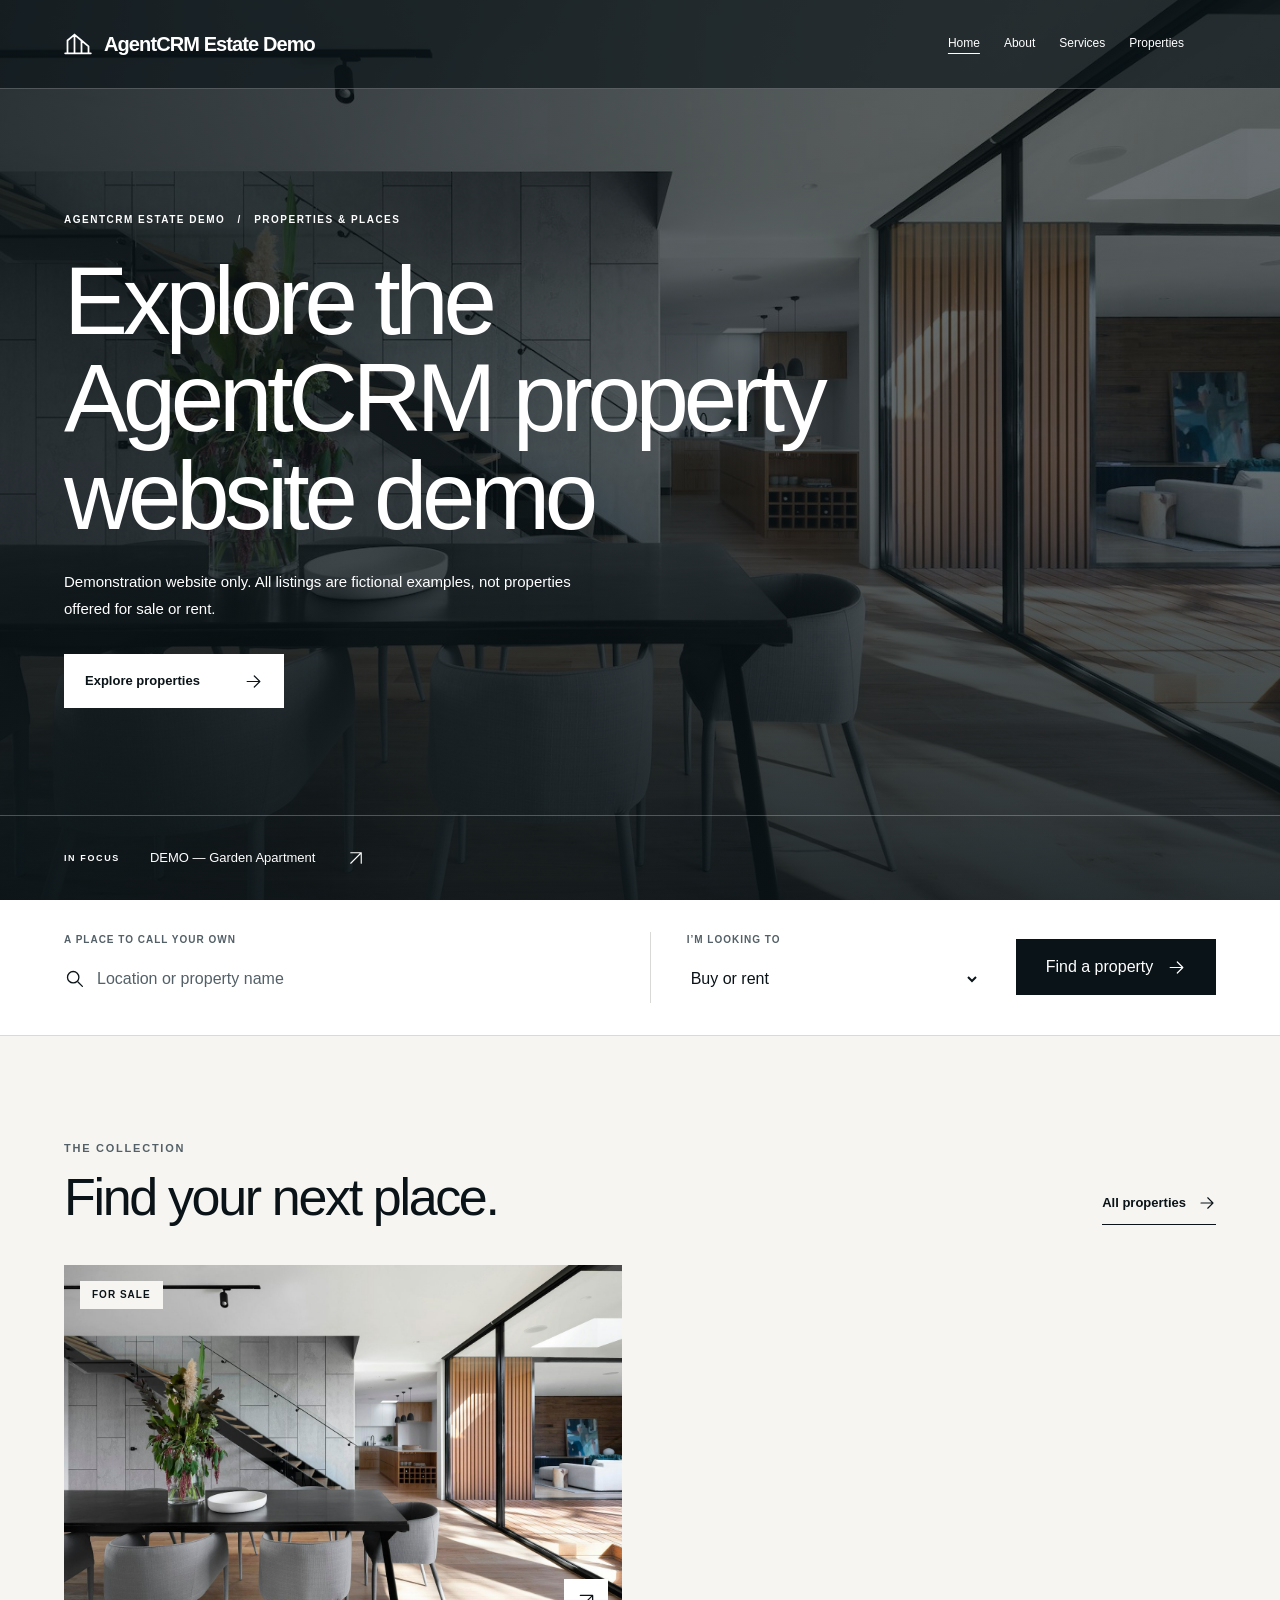
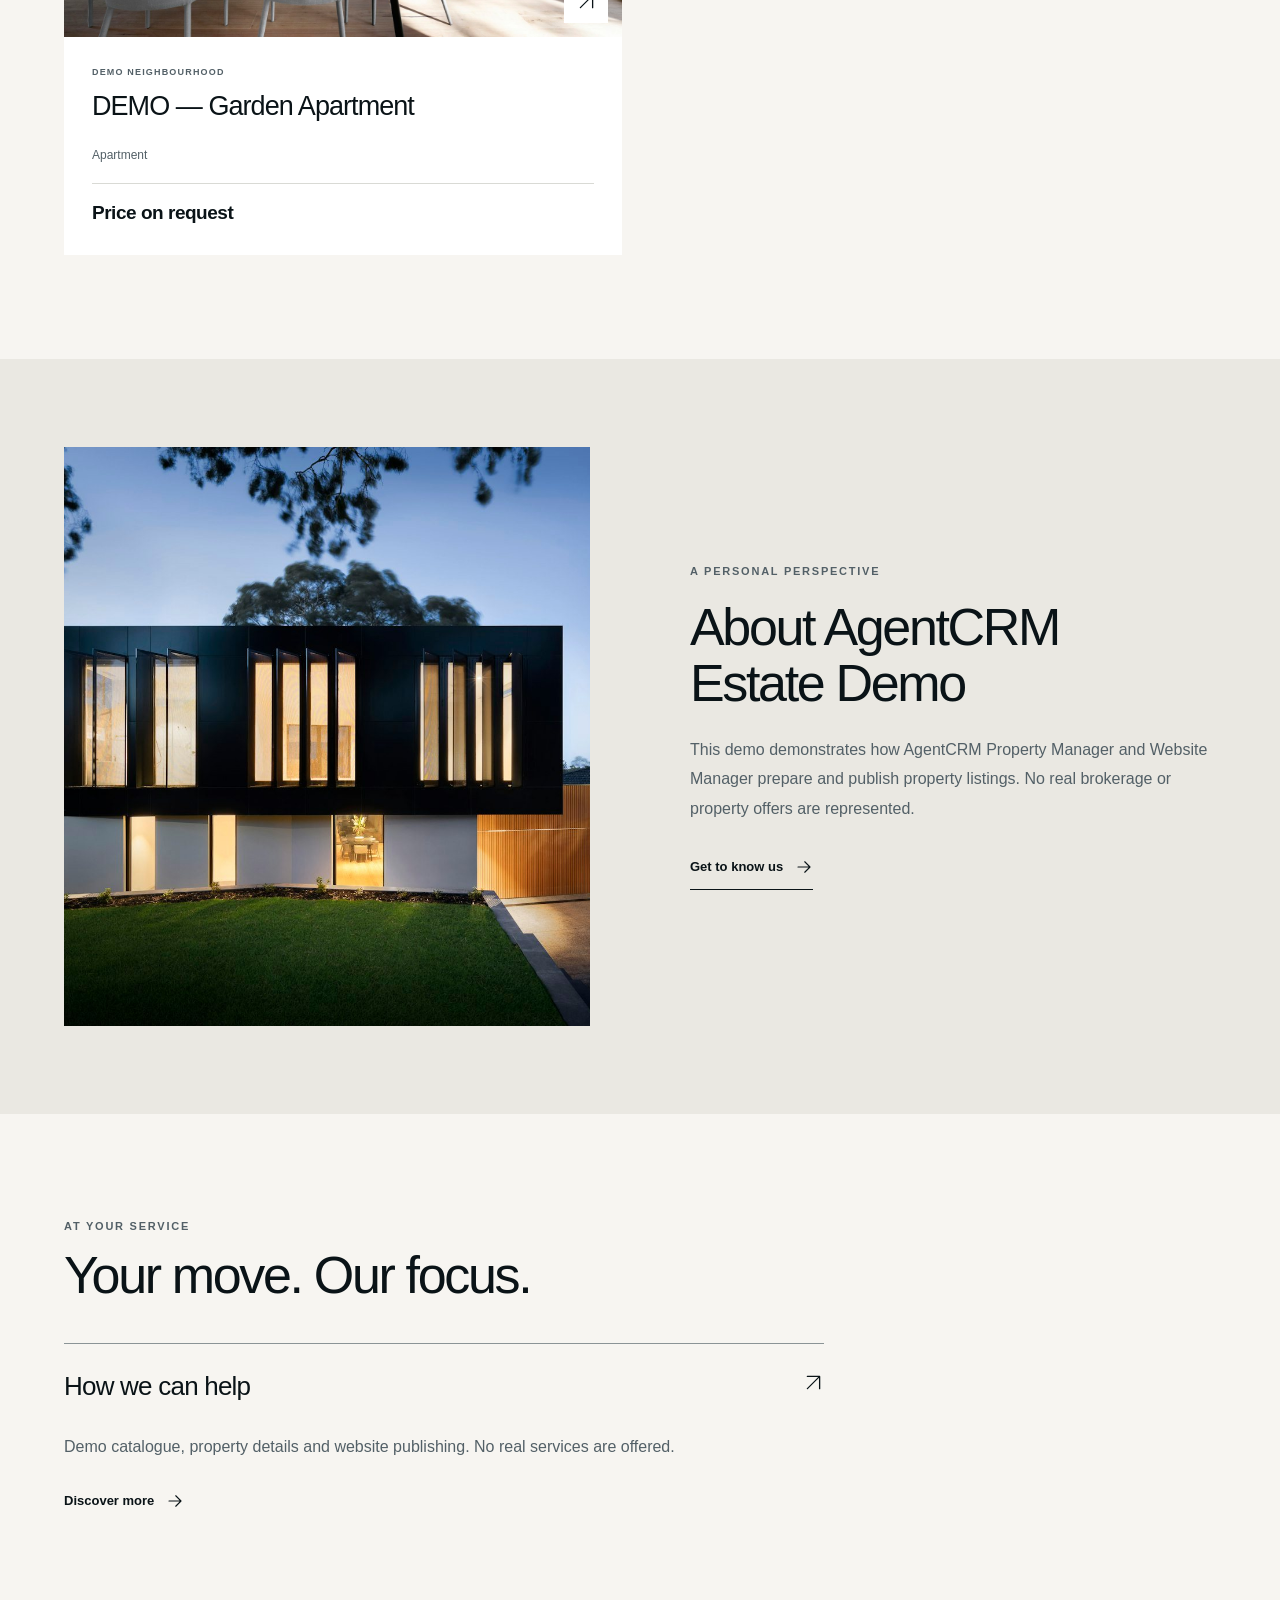
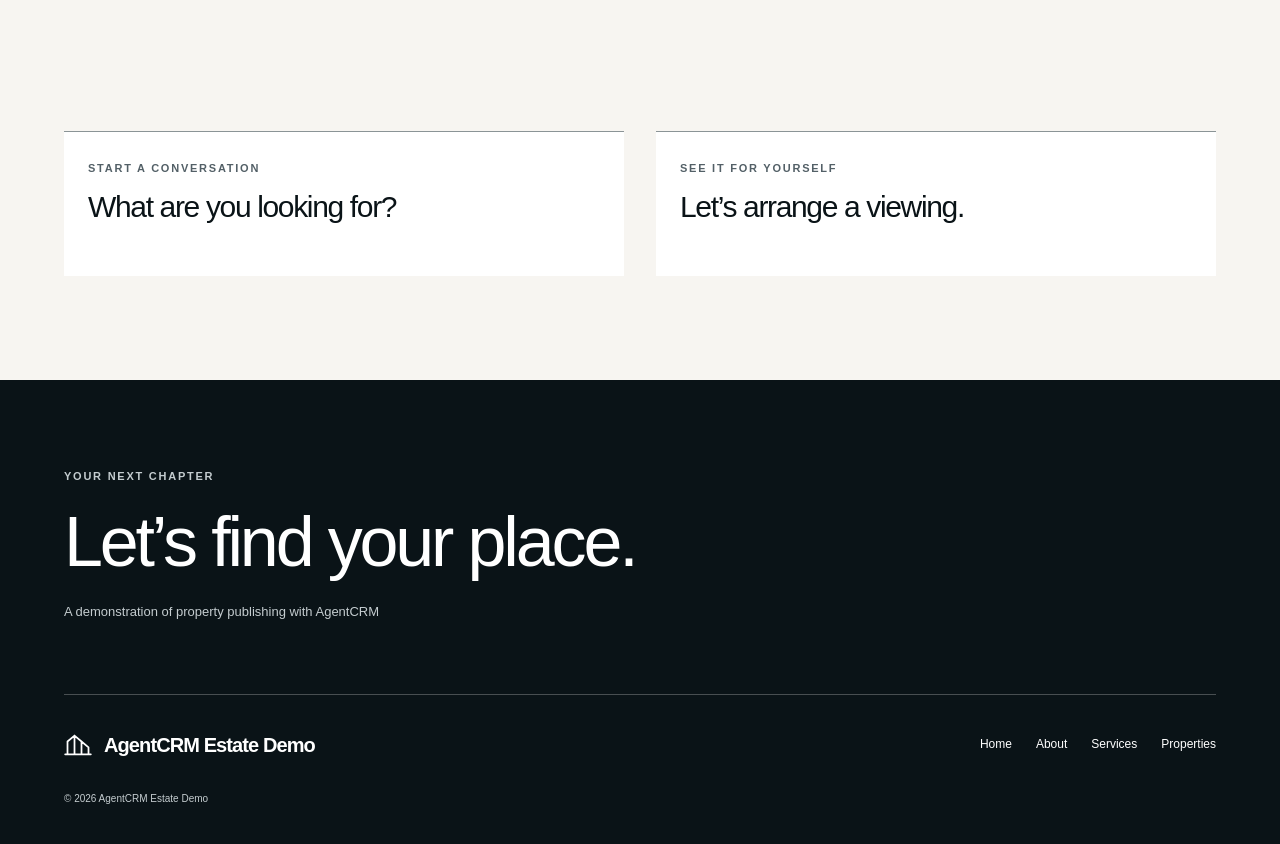
==== commit 506e8243: "Review AgentCRM website changes" ====
--- a/site/index.html
+++ b/site/index.html
@@ -1,15 +1 @@
-<!doctype html><html lang="en"><head><meta charset="utf-8"><meta name="viewport" content="width=device-width, initial-scale=1, viewport-fit=cover"><meta name="theme-color" content="#ffffff"><meta name="format-detection" content="telephone=no">
-<title>AgentCRM Estate Demo</title><meta name="description" content="A demonstration of property publishing with AgentCRM"><link rel="stylesheet" href="assets/haven.css"></head><body class="haven"><a class="hv-skip" href="#main">Skip to content</a><header class="hv-header"><div class="hv-wrap hv-header-in"><a class="hv-brand" href="index.html"><span class="hv-logo" aria-hidden="true">A</span><span>AgentCRM Estate Demo</span></a>
-<nav class="hv-nav" aria-label="Main"><a href="index.html" aria-current="page">Home</a><a href="about.html">About</a><a href="services.html">Services</a><a href="properties.html">Properties</a></nav><div class="hv-header-actions"><details class="hv-menu"><summary aria-label="Menu"><svg class="i" viewBox="0 0 24 24" aria-hidden="true" focusable="false"><path d="M4 6h16M4 12h16M4 18h16"/></svg></summary><nav aria-label="Mobile"><a href="index.html" aria-current="page">Home</a><a href="about.html">About</a><a href="services.html">Services</a><a href="properties.html">Properties</a></nav></details></div></div></header><main id="main"><section class="hv-hero"><div class="hv-wrap"><div class="hv-hero-card"><img class="hv-hero-img" src="assets/ac7cb7c5-64b3-33b1-d637-ca40b46e4405.jpg" alt="" fetchpriority="high"><div class="hv-hero-copy">
-<h1>Explore the AgentCRM property website demo</h1><p>Demonstration website only. All listings are fictional examples, not properties offered for sale or rent.</p></div></div>
-<form class="hv-search" action="properties.html" method="get" role="search"><label class="hv-search-field"><svg class="i" viewBox="0 0 24 24" aria-hidden="true" focusable="false"><circle cx="11" cy="11" r="8"/><path d="m21 21-4.3-4.3"/></svg><span class="hv-sr">Search</span><input name="q" type="search" placeholder="Search by area or property name" maxlength="200" autocomplete="off"></label>
-<div class="hv-seg" role="radiogroup" aria-label="Buy or rent"><label><input type="radio" name="purpose" value="" checked><span>All</span></label><label><input type="radio" name="purpose" value="sale"><span>Buy</span></label><label><input type="radio" name="purpose" value="rent"><span>Rent</span></label></div>
-<button class="hv-btn hv-btn-primary" type="submit"><svg class="i" viewBox="0 0 24 24" aria-hidden="true" focusable="false"><circle cx="11" cy="11" r="8"/><path d="m21 21-4.3-4.3"/></svg><span>Search</span></button></form></div></section><section class="hv-section"><div class="hv-wrap"><div class="hv-section-head"><h2>Our homes</h2><a class="hv-link" href="properties.html">See all <svg class="i sm" viewBox="0 0 24 24" aria-hidden="true" focusable="false"><path d="m9 18 6-6-6-6"/></svg></a></div></div><div class="hv-rail" tabindex="0" aria-label="Our homes"><article class="hv-card" data-property data-title="demo — garden apartment demo neighbourhood" data-purpose="sale" data-type="apartment" data-price="" data-currency="INR" data-bedrooms="" data-status="available">
-<div class="hv-card-media"><div class="hv-card-track" data-track><a class="hv-slide" href="property-demo-garden-apartment.html" tabindex="-1"><img src="assets/ac7cb7c5-64b3-33b1-d637-ca40b46e4405.jpg" alt="DEMO — Garden Apartment · property photo" fetchpriority="high" decoding="async"></a><a class="hv-slide" href="property-demo-garden-apartment.html" tabindex="-1" aria-hidden="true"><img src="assets/cf92672f-c310-0208-b527-3d4281a7245a.jpg" alt="" loading="lazy" decoding="async"></a><a class="hv-slide" href="property-demo-garden-apartment.html" tabindex="-1" aria-hidden="true"><img src="assets/362623b4-7bee-5b2f-01b8-5912c53f2a49.jpg" alt="" loading="lazy" decoding="async"></a></div><div class="hv-dots" aria-hidden="true"><span class="on"></span><span></span><span></span></div><span class="hv-badge ok">For sale</span></div>
-<a class="hv-card-body" href="property-demo-garden-apartment.html"><h3>DEMO — Garden Apartment</h3><p class="hv-muted">Demo neighbourhood</p>
-<p class="hv-card-facts"><span>Apartment</span></p>
-<p class="hv-price"><strong>Price on request</strong></p></a></article></div></section><section class="hv-section"><div class="hv-wrap hv-agent"><div class="hv-agent-card"><span class="hv-logo xl" aria-hidden="true">A</span><div><h2>AgentCRM Estate Demo</h2></div></div>
-<div class="hv-agent-copy"><h2>About AgentCRM Estate Demo</h2><p>This demo demonstrates how AgentCRM Property Manager and Website Manager prepare and publish property listings. No real brokerage or property offers are represented.</p><a class="hv-link" href="about.html">Read more <svg class="i sm" viewBox="0 0 24 24" aria-hidden="true" focusable="false"><path d="m9 18 6-6-6-6"/></svg></a><div class="hv-actions"></div></div></div></section><section class="hv-section"><div class="hv-wrap"><h2 class="hv-h2">How we can help</h2><div class="hv-tiles"><a class="hv-tile" href="services.html"><h3>Services</h3><p class="hv-muted">Demo catalogue, property details and website publishing. No real services are offered.</p><span class="hv-link">Learn more <svg class="i sm" viewBox="0 0 24 24" aria-hidden="true" focusable="false"><path d="m9 18 6-6-6-6"/></svg></span></a></div></div></section><section class="hv-section" id="contact"><div class="hv-wrap"><div class="hv-panel"><h2>Tell us what you are looking for</h2><p class="hv-muted">Share your budget, preferred area and timeline. We will reply with suitable homes.</p><script defer src="https://agentcrms.duckdns.org/embed.js" data-form="244f5f4b4362" data-message=""></script><script defer src="https://agentcrms.duckdns.org/embed.js" data-form="720d575bdf68" data-message=""></script></div></div></section></main><footer class="hv-footer"><div class="hv-wrap hv-footer-in"><div><a class="hv-brand" href="index.html"><span class="hv-logo" aria-hidden="true">A</span><span>AgentCRM Estate Demo</span></a><p class="hv-muted">A demonstration of property publishing with AgentCRM</p></div>
-<div><h2>Explore</h2><a href="properties.html">All properties</a><a href="about.html">About</a><a href="services.html">Services</a></div>
-<div><h2>Contact</h2></div></div>
-<div class="hv-wrap hv-legal"><span>© 2026 AgentCRM Estate Demo</span></div></footer><script defer src="assets/haven.js"></script></body></html>+<!doctype html><html lang="en"><head><meta charset="utf-8"><meta name="viewport" content="width=device-width, initial-scale=1, viewport-fit=cover"><meta name="theme-color" content="#0a1317"><meta name="format-detection" content="telephone=no"><title>AgentCRM Estate Demo</title><meta name="description" content="A demonstration of property publishing with AgentCRM"><link rel="stylesheet" href="assets/skyline.css"></head><body class="skyline sk-home"><a class="sk-skip" href="#main">Skip to content</a><header class="sk-header"><div class="sk-wrap sk-header-inner"><a class="sk-brand" href="index.html"><svg class="sk-icon" viewBox="0 0 24 24" fill="none" stroke="currentColor" stroke-width="1.5" stroke-linecap="round" stroke-linejoin="round" aria-hidden="true" focusable="false"><path d="M3 20V9l6-5v16M9 20V4l6 5v11M15 20V9l6 5v6M1 20h22"/></svg><span>AgentCRM Estate Demo</span></a><nav class="sk-nav" aria-label="Main navigation"><a href="index.html" aria-current="page">Home</a><a href="about.html">About</a><a href="services.html">Services</a><a href="properties.html">Properties</a></nav><div class="sk-header-actions"><details class="sk-menu" data-menu><summary class="sk-square" aria-label="Navigation menu"><svg class="sk-icon" viewBox="0 0 24 24" fill="none" stroke="currentColor" stroke-width="1.5" stroke-linecap="round" stroke-linejoin="round" aria-hidden="true" focusable="false"><path d="M3 8h18M3 16h18"/></svg></summary><nav aria-label="Mobile navigation"><a href="index.html" aria-current="page">Home</a><a href="about.html">About</a><a href="services.html">Services</a><a href="properties.html">Properties</a></nav></details></div></div></header><main id="main"><section class="sk-hero"><img class="sk-hero-image" src="assets/ac7cb7c5-64b3-33b1-d637-ca40b46e4405.jpg" alt="DEMO — Garden Apartment · property photo" fetchpriority="high" decoding="async" width="1920" height="1280"><div class="sk-wrap sk-hero-content"><p class="sk-eyebrow">AgentCRM Estate Demo<span aria-hidden="true"> / </span>Properties &amp; places</p><h1>Explore the AgentCRM property website demo</h1><p class="sk-hero-description">Demonstration website only. All listings are fictional examples, not properties offered for sale or rent.</p><a class="sk-btn sk-btn-white" href="properties.html">Explore properties<svg class="sk-icon" viewBox="0 0 24 24" fill="none" stroke="currentColor" stroke-width="1.5" stroke-linecap="round" stroke-linejoin="round" aria-hidden="true" focusable="false"><path d="M4 12h16M13 5l7 7-7 7"/></svg></a></div><div class="sk-hero-caption sk-wrap"><span>In focus</span><a href="property-demo-garden-apartment.html">DEMO — Garden Apartment<svg class="sk-icon" viewBox="0 0 24 24" fill="none" stroke="currentColor" stroke-width="1.5" stroke-linecap="round" stroke-linejoin="round" aria-hidden="true" focusable="false"><path d="M5 19 19 5M5 5h14v14"/></svg></a></div></section><section class="sk-search-section"><form class="sk-wrap sk-home-search" action="properties.html" method="get" role="search"><label class="sk-search-query"><span class="sk-field-label">A place to call your own</span><span class="sk-input-row"><svg class="sk-icon" viewBox="0 0 24 24" fill="none" stroke="currentColor" stroke-width="1.5" stroke-linecap="round" stroke-linejoin="round" aria-hidden="true" focusable="false"><circle cx="10.5" cy="10.5" r="6.5"/><path d="m16 16 5 5"/></svg><input type="search" name="q" placeholder="Location or property name" maxlength="200" autocomplete="off"></span></label><label class="sk-search-purpose"><span class="sk-field-label">I’m looking to</span><select name="purpose"><option value="">Buy or rent</option><option value="sale">Buy a property</option><option value="rent">Rent a property</option></select></label><button class="sk-btn sk-btn-dark" type="submit">Find a property<svg class="sk-icon" viewBox="0 0 24 24" fill="none" stroke="currentColor" stroke-width="1.5" stroke-linecap="round" stroke-linejoin="round" aria-hidden="true" focusable="false"><path d="M4 12h16M13 5l7 7-7 7"/></svg></button></form></section><section class="sk-section sk-wrap"><div class="sk-section-heading"><div><p class="sk-eyebrow">The collection</p><h2>Find your next place.</h2></div><a class="sk-text-link" href="properties.html">All properties<svg class="sk-icon" viewBox="0 0 24 24" fill="none" stroke="currentColor" stroke-width="1.5" stroke-linecap="round" stroke-linejoin="round" aria-hidden="true" focusable="false"><path d="M4 12h16M13 5l7 7-7 7"/></svg></a></div><div class="sk-grid sk-home-grid"><article class="sk-card" data-property data-title="demo — garden apartment demo neighbourhood" data-purpose="sale" data-type="apartment" data-price="" data-currency="INR" data-bedrooms="" data-status="available"><a class="sk-card-image" href="property-demo-garden-apartment.html" aria-label="View DEMO — Garden Apartment"><img src="assets/ac7cb7c5-64b3-33b1-d637-ca40b46e4405.jpg" alt="DEMO — Garden Apartment · property photo" loading="lazy" decoding="async" width="960" height="720"><span class="sk-badge">For sale</span><span class="sk-card-arrow"><svg class="sk-icon" viewBox="0 0 24 24" fill="none" stroke="currentColor" stroke-width="1.5" stroke-linecap="round" stroke-linejoin="round" aria-hidden="true" focusable="false"><path d="M5 19 19 5M5 5h14v14"/></svg></span></a><div class="sk-card-copy"><p class="sk-eyebrow">Demo neighbourhood</p><h3><a href="property-demo-garden-apartment.html">DEMO — Garden Apartment</a></h3><p class="sk-card-facts">Apartment</p><p class="sk-price"><strong>Price on request</strong></p></div></article></div></section><section class="sk-story"><div class="sk-wrap sk-story-grid"><figure class="sk-story-image"><img loading="lazy" src="assets/cf92672f-c310-0208-b527-3d4281a7245a.jpg" alt="DEMO — Garden Apartment · property photo" width="960" height="1080"></figure><div class="sk-story-copy"><p class="sk-eyebrow">A personal perspective</p><h2>About AgentCRM Estate Demo</h2><div class="sk-prose"><p>This demo demonstrates how AgentCRM Property Manager and Website Manager prepare and publish property listings. No real brokerage or property offers are represented.</p></div><a class="sk-text-link" href="about.html">Get to know us<svg class="sk-icon" viewBox="0 0 24 24" fill="none" stroke="currentColor" stroke-width="1.5" stroke-linecap="round" stroke-linejoin="round" aria-hidden="true" focusable="false"><path d="M4 12h16M13 5l7 7-7 7"/></svg></a><div class="sk-contact-links"></div></div></div></section><section class="sk-section sk-wrap"><div class="sk-section-heading"><div><p class="sk-eyebrow">At your service</p><h2>Your move. Our focus.</h2></div></div><div class="sk-editorial-grid"><article class="sk-editorial-card"><h3><a href="services.html">How we can help<svg class="sk-icon" viewBox="0 0 24 24" fill="none" stroke="currentColor" stroke-width="1.5" stroke-linecap="round" stroke-linejoin="round" aria-hidden="true" focusable="false"><path d="M5 19 19 5M5 5h14v14"/></svg></a></h3><p>Demo catalogue, property details and website publishing. No real services are offered.</p><a class="sk-text-link" href="services.html">Discover more<svg class="sk-icon" viewBox="0 0 24 24" fill="none" stroke="currentColor" stroke-width="1.5" stroke-linecap="round" stroke-linejoin="round" aria-hidden="true" focusable="false"><path d="M4 12h16M13 5l7 7-7 7"/></svg></a></article></div></section><section class="sk-section sk-wrap"><div class="sk-form-grid"><section class="sk-form-panel"><p class="sk-eyebrow">Start a conversation</p><h2>What are you looking for?</h2><script defer src="https://agentcrms.duckdns.org/embed.js" data-form="244f5f4b4362" data-message=""></script></section><section class="sk-form-panel"><p class="sk-eyebrow">See it for yourself</p><h2>Let’s arrange a viewing.</h2><script defer src="https://agentcrms.duckdns.org/embed.js" data-form="720d575bdf68" data-message=""></script></section></div></section></main><footer class="sk-footer" id="contact"><div class="sk-wrap"><div class="sk-footer-top"><div><p class="sk-eyebrow">Your next chapter</p><h2>Let’s find your place.</h2><p class="sk-footer-tagline">A demonstration of property publishing with AgentCRM</p></div><div class="sk-footer-contact"></div></div><div class="sk-footer-bottom"><a class="sk-brand" href="index.html"><svg class="sk-icon" viewBox="0 0 24 24" fill="none" stroke="currentColor" stroke-width="1.5" stroke-linecap="round" stroke-linejoin="round" aria-hidden="true" focusable="false"><path d="M3 20V9l6-5v16M9 20V4l6 5v11M15 20V9l6 5v6M1 20h22"/></svg><span>AgentCRM Estate Demo</span></a><nav aria-label="Footer navigation"><a href="index.html" aria-current="page">Home</a><a href="about.html">About</a><a href="services.html">Services</a><a href="properties.html">Properties</a></nav><p>&copy; 2026 AgentCRM Estate Demo</p></div></div></footer><script defer src="assets/skyline.js"></script></body></html>
--- a/site/assets/skyline.css
+++ b/site/assets/skyline.css
@@ -0,0 +1,425 @@
+/* Skyline. Original editorial layout; system fonts, local photography, no remote assets. */
+.skyline{--sk-ink:#0a1317;--sk-paper:#f7f5f1;--sk-muted:#536067;--sk-line:#d9dad5;--sk-blue:#0064e0;--sk-gutter:24px;margin:0;background:var(--sk-paper);color:var(--sk-ink);font:400 16px/1.65 -apple-system,BlinkMacSystemFont,"Segoe UI",Helvetica,Arial,sans-serif;-webkit-font-smoothing:antialiased;overflow-wrap:anywhere}
+.skyline *,.skyline *::before,.skyline *::after{box-sizing:border-box}
+.skyline [hidden]{display:none!important}
+.skyline img{display:block;max-width:100%}
+.skyline a{color:inherit;text-decoration:none}
+.skyline button,.skyline input,.skyline select{font:inherit;color:inherit}
+.skyline button,.skyline summary,.skyline select{cursor:pointer}
+.skyline button{border-radius:0}
+.skyline h1,.skyline h2,.skyline h3,.skyline p,.skyline figure{margin:0}
+.skyline h1,.skyline h2,.skyline h3{font-weight:500;line-height:1.08;letter-spacing:-.045em;text-wrap:balance}
+.skyline h1{font-size:clamp(44px,10.5vw,88px)}
+.skyline h2{font-size:clamp(32px,6.5vw,52px)}
+.skyline h3{font-size:24px;letter-spacing:-.03em}
+.skyline :focus-visible{outline:3px solid var(--sk-blue);outline-offset:5px}
+.skyline input:focus-visible,.skyline select:focus-visible{outline-offset:1px}
+.sk-wrap{width:100%;max-width:1440px;padding-inline:var(--sk-gutter);margin-inline:auto;min-width:0}
+.sk-sr{position:absolute;width:1px;height:1px;padding:0;margin:-1px;overflow:hidden;clip-path:inset(50%);white-space:nowrap}
+.skyline .sk-skip{position:fixed;left:16px;top:-100px;padding:12px 20px;background:var(--sk-ink);color:white;z-index:120}
+.sk-skip:focus{top:12px}
+.sk-icon{width:21px;height:21px;flex:none;vertical-align:middle}
+.sk-eyebrow{font-size:10px;font-weight:650;letter-spacing:.16em;text-transform:uppercase;line-height:1.6;color:var(--sk-muted)}
+.sk-eyebrow span{padding-inline:8px}
+.sk-muted{color:var(--sk-muted)}
+.sk-btn{display:inline-flex;align-items:center;justify-content:center;gap:14px;min-height:50px;padding:12px 20px;border:1px solid transparent;font-size:13px;font-weight:600;line-height:1.45;text-align:center;text-decoration:none;transition:background-color .2s,border-color .2s;list-style:none}
+.sk-btn::-webkit-details-marker,.sk-square::-webkit-details-marker{display:none}
+.sk-btn .sk-icon{width:19px;height:19px}
+.skyline .sk-btn-white{background:#fff;color:var(--sk-ink)}
+.skyline .sk-btn-dark{background:var(--sk-ink);color:#fff}
+.skyline .sk-btn-blue{background:var(--sk-blue);color:#fff}
+.skyline .sk-btn-outline{background:transparent;color:var(--sk-ink);border-color:#899297}
+.sk-btn-white:hover{background:#e9e9e5}.sk-btn-dark:hover{background:#27363d}.sk-btn-blue:hover{background:#0055bd}.sk-btn-outline:hover{background:#e9e9e5}
+.sk-square{display:inline-grid;place-items:center;width:46px;height:46px;border:1px solid var(--sk-line);background:#fff;color:var(--sk-ink);list-style:none;flex:none}
+.sk-text-link{display:inline-flex;align-items:center;gap:12px;min-height:44px;font-size:13px;font-weight:600;line-height:1.5;border:0;background:transparent;padding:6px 0;text-decoration:none}
+.sk-text-link:hover{text-decoration:underline;text-underline-offset:5px}
+.sk-text-link .sk-icon{width:18px;height:18px}
+.sk-contact-links{display:flex;flex-direction:column;align-items:flex-start;margin-top:20px;gap:2px;min-width:0}
+.sk-contact-links a{max-width:100%}
+.sk-section{padding-block:60px}
+.sk-section-heading{display:flex;flex-wrap:wrap;align-items:flex-end;justify-content:space-between;gap:18px;margin-bottom:28px}
+.sk-section-heading .sk-eyebrow{margin-bottom:12px}
+.sk-section-heading>.sk-text-link{border-bottom:1px solid var(--sk-ink)}
+.sk-prose{color:var(--sk-muted);line-height:1.85}
+.sk-prose p+p{margin-top:20px}
+.sk-prose a{color:var(--sk-ink)}
+
+/* Slim header. No containing-block effects: the menu can escape into the viewport. */
+.sk-header{position:relative;z-index:50;background:var(--sk-paper);border-bottom:1px solid var(--sk-line)}
+.sk-header-inner{display:flex;align-items:center;gap:16px;min-height:72px}
+.sk-brand{display:inline-flex;align-items:center;gap:10px;min-height:44px;min-width:0;font-size:16px;font-weight:600;line-height:1.2;letter-spacing:-.045em}
+.sk-brand>.sk-icon{width:28px;height:28px}
+.sk-brand>span{overflow:hidden;text-overflow:ellipsis;white-space:nowrap}
+.sk-nav{display:none}
+.sk-header-actions{display:flex;align-items:center;gap:10px;margin-left:auto;flex:none}
+.sk-header-call{display:inline-grid;place-items:center;min-width:44px;min-height:44px}
+.sk-header-call span{display:none}
+.sk-menu>.sk-square{background:transparent;border-color:currentColor;color:inherit}
+.sk-menu nav{position:absolute;left:var(--sk-gutter);right:var(--sk-gutter);top:calc(100% + 1px);background:var(--sk-paper);color:var(--sk-ink);padding:14px 22px;box-shadow:0 20px 30px #0a13171a;max-height:70vh;overflow:auto}
+.sk-menu nav a{display:block;padding:12px 0;min-height:48px;border-bottom:1px solid var(--sk-line);font-size:17px}
+.sk-menu nav a:last-child{border:0}
+.sk-nav a[aria-current],.sk-menu a[aria-current]{text-decoration:underline;text-underline-offset:6px}
+.sk-home .sk-header{position:absolute;inset:0 0 auto;background:#0a1317a6;color:#fff;border-color:#ffffff40}
+.sk-home .sk-header :focus-visible{outline-color:#fff}
+
+/* Edge-to-edge opening image. Copy is always over a dark scrim for contrast. */
+.sk-hero{position:relative;isolation:isolate;display:flex;flex-direction:column;justify-content:center;min-height:730px;background:var(--sk-ink);color:#fff}
+.sk-hero-image{position:absolute;inset:0;z-index:-2;object-fit:cover;object-position:62% center;width:100%;height:100%}
+.sk-hero::after{content:"";position:absolute;inset:0;z-index:-1;background:linear-gradient(90deg,#0a1317bd,#0a1317a8),linear-gradient(0deg,#0a131799,transparent 45%)}
+.sk-hero-content{padding-top:156px;padding-bottom:138px}
+.sk-hero .sk-eyebrow{color:#fff;font-size:9px;letter-spacing:.15em;margin-bottom:24px;max-width:38em}
+.sk-hero h1{font-size:clamp(46px,12.6vw,108px);line-height:1.015;letter-spacing:-.055em;max-width:10.5em;font-weight:500;text-wrap:initial}
+.sk-hero-description{max-width:36em;font-size:14px;line-height:1.8;margin-top:24px!important;color:#fff}
+.sk-hero-content>.sk-btn{margin-top:28px;min-width:190px;justify-content:space-between}
+.sk-hero-caption{position:absolute;bottom:0;left:0;right:0;display:grid;gap:4px;padding-block:18px;border-top:1px solid #ffffff40}
+.sk-hero-caption>span{font-size:9px;font-weight:600;letter-spacing:.18em;text-transform:uppercase}
+.sk-hero-caption>a{display:flex;align-items:center;justify-content:space-between;gap:20px;min-height:44px;font-size:12px;line-height:1.5}
+.sk-hero-caption .sk-icon{width:18px;height:18px}
+.sk-hero :focus-visible{outline-color:#fff}
+.sk-search-section{background:#fff;border-bottom:1px solid var(--sk-line)}
+.sk-home-search{display:grid;grid-template-columns:minmax(0,1fr);gap:20px;padding-block:28px}
+.sk-field-label{display:block;color:var(--sk-muted);font-size:10px;font-weight:600;text-transform:uppercase;letter-spacing:.1em;margin-bottom:6px}
+.sk-input-row{display:flex;align-items:center;gap:12px;min-height:48px}
+.sk-home-search input,.sk-home-search select{border:0;background:transparent;min-width:0;width:100%;height:48px;padding:0;font-size:16px}
+.sk-home-search input::placeholder{color:var(--sk-muted);opacity:1}
+.sk-search-query{border-bottom:1px solid var(--sk-line);padding-bottom:12px}
+.sk-home-search>.sk-btn{justify-content:space-between}
+
+/* Generous photographs, quiet captions, no floating cards or heavy shadows. */
+.sk-grid{display:grid;grid-template-columns:minmax(0,1fr);gap:36px 24px}
+.sk-card{min-width:0;background:#fff}
+.sk-card-image{display:block;position:relative;overflow:hidden;aspect-ratio:1.2;background:#e6e5e0}
+.sk-card-image img{width:100%;height:100%;object-fit:cover;transition:transform .7s cubic-bezier(.2,.65,.3,1)}
+.sk-no-photo{display:flex;align-items:center;justify-content:center;width:100%;height:100%;min-height:220px;font-size:13px;color:var(--sk-muted);background:#e8e7e2}
+.sk-badge{display:inline-block;background:var(--sk-paper);color:var(--sk-ink);padding:7px 12px;font-size:10px;line-height:1.4;letter-spacing:.1em;text-transform:uppercase;font-weight:650}
+.sk-card-image>.sk-badge{position:absolute;left:16px;top:16px}
+.sk-card-arrow{position:absolute;right:14px;bottom:14px;display:grid;place-items:center;width:44px;height:44px;background:#fff;color:var(--sk-ink)}
+.sk-card-copy{padding:22px 20px 24px}
+.sk-card-copy .sk-eyebrow{font-size:9px;margin-bottom:10px;letter-spacing:.13em}
+.sk-card h3{font-size:23px;line-height:1.2;letter-spacing:-.035em}
+.sk-card h3 a{display:block;min-height:44px}
+.sk-card-facts{margin-top:12px!important;font-size:12px;color:var(--sk-muted)}
+.sk-price{font-size:19px;line-height:1.4;letter-spacing:-.025em}
+.sk-price strong{font-weight:550}
+.sk-price small{font-size:12px;font-weight:400;color:var(--sk-muted);letter-spacing:0}
+.sk-card-copy>.sk-price{margin-top:18px;padding-top:16px;border-top:1px solid var(--sk-line)}
+.sk-story{padding-block:48px;background:#eae8e2}
+.sk-story-grid{display:grid;gap:36px}
+.sk-story-image{aspect-ratio:1/1.1;overflow:hidden}
+.sk-story-image img{width:100%;height:100%;object-fit:cover}
+.sk-story-copy>.sk-eyebrow{margin-bottom:18px}
+.sk-story-copy h2{margin-bottom:24px}
+.sk-story-copy>.sk-text-link{border-bottom:1px solid var(--sk-ink);margin-top:22px}
+.sk-editorial-grid{display:grid;gap:24px}
+.sk-editorial-card{border-top:1px solid #8b9496;padding-top:28px;min-width:0}
+.sk-editorial-card h3{font-size:26px}
+.sk-editorial-card h3>a{display:flex;align-items:flex-start;justify-content:space-between;gap:20px;min-height:44px}
+.sk-editorial-card>p:not(.sk-eyebrow){margin-top:18px;color:var(--sk-muted);white-space:pre-line}
+.sk-editorial-card>.sk-eyebrow{margin-bottom:14px}
+.sk-editorial-card>.sk-text-link{margin-top:18px}
+.sk-journal-gallery{display:grid;gap:24px}
+.sk-journal-gallery img{width:100%;height:auto;aspect-ratio:1.5;object-fit:cover}
+.sk-journal-gallery figcaption{font-size:12px;color:var(--sk-muted);margin-top:10px}
+.sk-form-grid{display:grid;gap:24px}
+.sk-form-panel{padding:28px 24px;background:#fff;border-top:1px solid #8b9496}
+.sk-form-panel h2{font-size:30px;margin-top:14px;margin-bottom:24px}
+
+/* Listings. Native disclosure stays usable when scripts are disabled. */
+.sk-listing{padding-top:52px;padding-bottom:72px}
+.sk-listing-heading>.sk-eyebrow{margin-bottom:20px}
+.sk-listing-heading h1{font-size:clamp(43px,10.9vw,82px);letter-spacing:-.055em}
+.sk-listing-heading>p:last-child{margin-top:24px;color:var(--sk-muted);font-size:14px}
+.sk-filters{position:relative;z-index:10;margin-top:32px;padding-block:20px;border-top:1px solid var(--sk-line);border-bottom:1px solid var(--sk-line)}
+.sk-filterbar{display:grid;grid-template-columns:minmax(0,1fr) auto;gap:12px}
+.sk-list-search{display:flex;align-items:center;gap:12px;grid-column:1/-1;min-height:52px;padding:0 14px;background:#fff;border:1px solid #899297;min-width:0}
+.sk-list-search input{border:0;min-width:0;width:100%;background:transparent;font-size:16px;height:48px}
+.sk-list-search input::placeholder{color:var(--sk-muted);opacity:1}
+.sk-purpose select{min-height:50px;background:transparent;border:1px solid #899297;padding:0 12px;width:100%;font-size:14px}
+.sk-filter-sheet>summary{min-width:112px}
+.sk-filter-close{display:none}
+.sk-filter-sheet[open]>summary{position:fixed;right:24px;top:calc(24vh + 18px);top:calc(24dvh + 18px);z-index:72;width:44px;min-width:44px;height:44px;min-height:44px;padding:0;gap:0;background:transparent;color:var(--sk-ink);border-color:transparent}
+.sk-filter-sheet[open]>summary>.sk-filter-open{display:none}
+.sk-filter-sheet[open]>summary>.sk-filter-close{display:inline-flex;align-items:center;justify-content:center}
+.sk-filter-open{display:inline-flex;align-items:center;gap:12px}
+.sk-filter-sheet[open]::before{content:"";position:fixed;inset:0;z-index:60;background:#0a131766}
+.sk-filter-panel{position:fixed;inset:auto 0 0;z-index:70;background:var(--sk-paper);height:76vh;height:76dvh;overflow:auto;padding:28px 24px calc(24px + env(safe-area-inset-bottom));box-shadow:0 -10px 50px #0a131733}
+.sk-filter-heading{display:flex;flex-direction:column;gap:8px;margin-bottom:24px}
+.sk-filter-heading h2{font-size:28px;padding-right:48px}
+.sk-filter-heading>span{color:var(--sk-muted);font-size:11px}
+.sk-filter-fields{display:grid;grid-template-columns:repeat(2,minmax(0,1fr));gap:18px 12px}
+.sk-filter-fields>label{display:grid;align-content:start;gap:7px;min-width:0;font-size:12px;font-weight:600}
+.sk-filter-fields select,.sk-filter-fields input{width:100%;min-width:0;min-height:48px;border:1px solid #899297;background:#fff;padding:0 10px;border-radius:0;font-size:16px}
+.sk-filter-fields>label:last-child{grid-column:1/-1}
+.sk-filter-help{color:var(--sk-muted);font-size:12px;line-height:1.7;margin:16px 0!important}
+.sk-filter-actions{display:flex;gap:16px;align-items:center;justify-content:space-between;border-top:1px solid var(--sk-line);padding-top:20px;margin-top:20px}
+.sk-filter-actions>.sk-btn{flex:1;max-width:260px}
+.sk-results-heading{display:flex;align-items:center;justify-content:space-between;gap:20px;padding-block:24px;color:var(--sk-muted);font-size:12px}
+.sk-results-heading>span{display:none}
+.sk-empty{padding:64px 16px;text-align:center;border:1px solid var(--sk-line);background:#fff}
+.sk-empty h2,.sk-empty h3{margin-bottom:16px;font-size:30px}
+.sk-empty .sk-eyebrow{margin-bottom:16px}
+.sk-empty>p:last-child{color:var(--sk-muted)}
+
+/* Cinematic photo strip and full-viewport :target photo room. */
+.sk-gallery{position:relative;background:#dedfd9}
+.sk-photo-track{display:flex;width:100%;height:440px;max-height:70vh;overflow-x:auto;scroll-snap-type:x mandatory;scrollbar-width:thin;scrollbar-color:#fff #0a1317;overscroll-behavior-x:contain}
+.sk-photo-track>figure,.sk-photo-track>.sk-no-photo{flex:0 0 100%;width:100%;height:100%;scroll-snap-align:start;min-width:0}
+.sk-photo-track img{width:100%;height:100%;object-fit:cover;object-position:center}
+.sk-gallery-top{position:absolute;left:var(--sk-gutter);right:var(--sk-gutter);top:20px;display:flex;align-items:center;justify-content:space-between;pointer-events:none}
+.sk-gallery-top>*{pointer-events:auto}
+.sk-gallery-top>.sk-square{border:0}
+.sk-gallery-bottom{position:absolute;bottom:24px;left:var(--sk-gutter);right:var(--sk-gutter);display:flex;align-items:center;justify-content:space-between;gap:20px;pointer-events:none}
+.sk-gallery-bottom>*{pointer-events:auto}
+.sk-photo-count{background:var(--sk-ink);color:#fff;padding:10px 14px;font-size:11px;letter-spacing:.12em;line-height:1.5}
+.sk-gallery-bottom>.sk-btn{font-size:12px;min-height:46px;padding:10px 14px;gap:10px}
+.sk-photo-total{border-left:1px solid var(--sk-line);padding-left:10px}
+.sk-gallery-nav{display:none}
+.sk-all-photos{display:none;position:fixed;inset:0;z-index:100;background:var(--sk-paper);overflow-y:auto;overscroll-behavior:contain;padding:0 var(--sk-gutter) 40px}
+.sk-all-photos:target{display:block}
+.skyline:has(.sk-all-photos:target){overflow:hidden}
+.sk-photos-heading{position:sticky;top:0;z-index:1;background:var(--sk-paper);display:flex;align-items:center;justify-content:space-between;gap:20px;padding-block:16px;border-bottom:1px solid var(--sk-line);margin-bottom:24px}
+.sk-photos-heading h2{font-size:18px;line-height:1.25;letter-spacing:-.025em}
+.sk-photos-list{max-width:1200px;margin:auto;display:grid;gap:32px}
+.sk-photos-list img{width:100%;height:auto}
+.sk-photos-list figcaption{font-size:11px;color:var(--sk-muted);letter-spacing:.1em;padding-top:12px}
+
+/* Editorial details: key facts, a quiet main column, a sticky enquiry on desktop. */
+.sk-property-heading{padding-block:36px;display:grid;gap:24px}
+.sk-property-heading h1{font-size:clamp(34px,8.8vw,66px);line-height:1.09;margin-top:16px;max-width:15em;letter-spacing:-.045em}
+.sk-location{display:flex;align-items:flex-start;gap:8px;color:var(--sk-muted);font-size:13px;margin-top:20px!important}
+.sk-location>.sk-icon{width:17px;height:20px}
+.sk-title-price{font-size:26px}
+.sk-facts-band{border-top:1px solid var(--sk-line);border-bottom:1px solid var(--sk-line);background:#efede8}
+.sk-facts{display:flex;flex-wrap:wrap;margin-block:0;padding-block:10px}
+.sk-facts>div{flex:1 0 33%;min-width:0;padding:16px 12px 16px 0}
+.sk-facts dt{display:flex;align-items:center;gap:7px;font-size:10px;color:var(--sk-muted)}
+.sk-facts dt .sk-icon{width:17px;height:17px}
+.sk-facts dd{margin:9px 0 0;font-size:28px;letter-spacing:-.045em;line-height:1.2}
+.sk-facts dd.sk-fact-text{font-size:16px;letter-spacing:-.025em;line-height:1.6}
+.sk-detail-layout{display:grid;align-items:start;gap:32px;padding-bottom:12px}
+.sk-detail-main{min-width:0}
+.sk-detail-section{padding-block:40px;border-bottom:1px solid var(--sk-line);scroll-margin-top:24px}
+.sk-detail-section>.sk-eyebrow{margin-bottom:12px}
+.sk-detail-section h2{font-size:32px;margin-bottom:24px;max-width:17em}
+.sk-detail-section .sk-prose{font-size:15px}
+.sk-detail-section .sk-muted{font-size:14px}
+.sk-detail-section>p+.sk-contact-links{margin-top:20px}
+.sk-more .sk-description{display:-webkit-box;-webkit-line-clamp:7;-webkit-box-orient:vertical;overflow:hidden}
+.sk-more:has(details[open]) .sk-description{display:block;-webkit-line-clamp:unset}
+.sk-more summary,.sk-more-amenities summary{list-style:none;margin-top:20px;color:var(--sk-ink)}
+.sk-more summary::-webkit-details-marker,.sk-more-amenities summary::-webkit-details-marker{display:none}
+.sk-more-close,.sk-more details[open] .sk-more-open{display:none}
+.sk-more details[open] .sk-more-close{display:inline}
+.sk-amenities{display:grid;grid-template-columns:repeat(2,minmax(0,1fr));gap:18px 16px;list-style:none;padding:0;margin:0}
+.sk-amenities li{display:flex;align-items:flex-start;gap:10px;font-size:13px;line-height:1.5}
+.sk-amenities .sk-icon{width:17px;height:20px;color:var(--sk-muted)}
+.sk-more-amenities[open]>.sk-amenities{margin-top:24px}
+.sk-specs{margin:0;display:grid;grid-template-columns:repeat(2,minmax(0,1fr));gap:24px}
+.sk-specs dt{font-size:11px;color:var(--sk-muted);margin-bottom:6px}
+.sk-specs dd{margin:0;font-size:14px;font-weight:500}
+.sk-location-panel{display:flex;align-items:flex-start;gap:20px;border:1px solid var(--sk-line);background:#fff;padding:24px 20px}
+.sk-location-panel>.sk-icon{width:28px;height:28px;color:var(--sk-blue)}
+.sk-location-panel h3{font-size:18px;line-height:1.3;letter-spacing:-.02em}
+.sk-location-panel p{font-size:13px;color:var(--sk-muted);margin-top:8px}
+.sk-location-panel .sk-text-link{margin-top:12px;font-size:12px}
+.sk-enquiry-card{display:none;min-width:0}
+.sk-contact-bar{position:fixed;inset:auto 0 0;z-index:55;display:flex;align-items:center;justify-content:space-between;gap:12px;background:#fff;border-top:1px solid var(--sk-line);padding:14px 20px calc(14px + env(safe-area-inset-bottom));box-shadow:0 -4px 30px #0a13170a}
+.sk-contact-bar>div{min-width:0;flex:1}
+.sk-contact-bar .sk-price{font-size:15px}
+.sk-contact-bar .sk-price small{display:block;font-size:10px}
+.sk-contact-bar>div>span{font-size:10px;color:var(--sk-muted)}
+.sk-contact-bar>.sk-btn{font-size:12px;min-width:156px;padding-inline:14px;gap:10px}
+.sk-has-contact-bar{padding-bottom:96px}
+.skyline:has(.sk-all-photos:target) .sk-contact-bar{visibility:hidden}
+
+/* Content pages, trusted CRM widgets and newsletter. */
+.sk-content{padding-top:60px;padding-bottom:80px;min-height:60vh}
+.sk-content-heading{border-bottom:1px solid var(--sk-line);padding-bottom:36px;margin-bottom:32px}
+.sk-content-heading h1{margin-top:20px;max-width:12em}
+.sk-content-grid{display:grid;gap:24px}
+.sk-content-note{font-size:11px;text-transform:uppercase;letter-spacing:.15em;color:var(--sk-muted)}
+.sk-content-grid>.sk-prose{max-width:740px}
+.sk-content-grid .sk-prose>.sk-text-link{margin-top:24px}
+.skyline .widget-placeholder{padding:24px;border:1px dashed #899297;background:#fff;margin-top:24px;color:var(--sk-muted);font-size:13px}
+.sk-signup{padding-block:40px}
+.sk-signup .box{background:#fff;border:1px solid var(--sk-line);padding:28px 24px}
+.sk-signup h2{font-size:32px;margin-bottom:24px}
+.sk-signup p{margin-top:12px}
+.sk-signup input[type=email]{display:block;max-width:100%;width:100%;min-height:50px;border:1px solid #899297;padding:10px 14px;margin-top:8px;font-size:16px;background:#fff}
+.sk-signup label{font-size:13px}
+.sk-signup label:has(input[type=checkbox]){display:flex;align-items:center;gap:12px;min-height:48px;margin-block:14px}
+.sk-signup input[type=checkbox]{flex:none;min-width:20px;min-height:20px;accent-color:var(--sk-blue)}
+.sk-signup .button{display:inline-flex;align-items:center;justify-content:center;min-height:48px;padding:12px 24px;border:0;background:var(--sk-blue);color:#fff;font-size:14px;font-weight:600}
+.sk-signup .button:disabled{opacity:.65;cursor:wait}
+.sk-footer{background:var(--sk-ink);color:#fff;padding-top:52px;padding-bottom:28px}
+.sk-footer .sk-eyebrow{color:#c4cccf;margin-bottom:20px}
+.sk-footer h2{font-size:clamp(38px,7vw,70px);max-width:10em}
+.sk-footer-top{display:grid;gap:30px;padding-bottom:40px}
+.sk-footer-tagline{font-size:13px;color:#c4cccf;max-width:30em;margin-top:20px!important}
+.sk-footer-contact{display:flex;flex-direction:column;align-items:flex-start;gap:6px;min-width:0}
+.sk-footer-contact .sk-text-link{font-size:15px;max-width:100%;font-weight:400}
+.sk-footer-contact>p{font-size:12px;color:#c4cccf;margin-top:6px}
+.sk-footer-bottom{display:grid;gap:20px;border-top:1px solid #ffffff40;padding-top:28px}
+.sk-footer-bottom nav{display:flex;flex-wrap:wrap;gap:4px 24px;font-size:12px}
+.sk-footer-bottom nav a{display:flex;align-items:center;min-height:44px}
+.sk-footer-bottom>p{font-size:10px;color:#c4cccf}
+.sk-footer :focus-visible{outline-color:#fff}
+
+@media(min-width:600px){
+  .skyline{--sk-gutter:40px}
+  .sk-header-inner{min-height:80px}
+  .sk-brand{font-size:19px;gap:12px}
+  .sk-header-call{display:inline-flex;gap:10px;font-size:12px;padding-inline:12px}
+  .sk-header-call span{display:inline}
+  .sk-hero{min-height:800px}
+  .sk-hero-content{padding-top:172px;padding-bottom:160px}
+  .sk-hero h1{font-size:clamp(72px,9vw,108px);max-width:10.5em}
+  .sk-hero .sk-eyebrow{font-size:10px;max-width:none}
+  .sk-hero-description{font-size:16px;max-width:32em}
+  .sk-hero-caption{display:flex;align-items:center;gap:30px;padding-block:24px}
+  .sk-hero-caption>a{font-size:13px;gap:32px}
+  .sk-home-search{grid-template-columns:minmax(0,1fr) minmax(160px,.5fr);gap:24px}
+  .sk-search-query{border:0;padding-bottom:0;border-right:1px solid var(--sk-line);padding-right:24px}
+  .sk-home-search>.sk-btn{grid-column:1/-1;justify-content:center}
+  .sk-section{padding-block:80px}
+  .sk-grid{grid-template-columns:repeat(2,minmax(0,1fr));gap:40px 24px}
+  .sk-card h3{font-size:22px}
+  .sk-card-image{aspect-ratio:1.15}
+  .sk-card-copy{padding:24px}
+  .sk-story{padding-block:64px}
+  .sk-story-grid{grid-template-columns:minmax(0,.9fr) minmax(0,1fr);align-items:center;gap:40px}
+  .sk-story-copy:only-child{grid-column:1/-1;max-width:800px}
+  .sk-story-copy h2{font-size:38px}
+  .sk-story-copy .sk-prose{font-size:14px}
+  .sk-editorial-grid,.sk-journal-gallery,.sk-form-grid{grid-template-columns:repeat(2,minmax(0,1fr));gap:32px}
+  .sk-editorial-card:only-child{grid-column:1/-1;max-width:760px}
+  .sk-listing{padding-top:68px}
+  .sk-listing-heading>p:last-child{font-size:16px}
+  .sk-filterbar{grid-template-columns:minmax(0,1fr) 150px auto}
+  .sk-list-search{grid-column:auto}
+  .sk-filter-panel{inset:auto 0 0 auto;width:480px;max-width:100%;padding:32px}
+  .sk-filter-heading h2{font-size:32px}
+  .sk-results-heading{padding-block:28px}
+  .sk-results-heading>span{display:block;font-size:11px}
+  .sk-photo-track{height:560px;max-height:70vh}
+  .sk-property-heading{padding-block:44px}
+  .sk-property-heading h1{font-size:54px}
+  .sk-facts{flex-wrap:nowrap;padding-block:30px;gap:24px}
+  .sk-facts>div{flex:1 1 0;padding:0 14px 0 0}
+  .sk-facts>div+div{border-left:1px solid var(--sk-line);padding-left:22px}
+  .sk-facts dt{font-size:11px}
+  .sk-facts dd{font-size:32px}
+  .sk-facts dd.sk-fact-text{font-size:17px}
+  .sk-detail-section{padding-block:48px}
+  .sk-detail-section h2{font-size:38px}
+  .sk-detail-section .sk-prose{font-size:16px}
+  .sk-amenities li{font-size:14px}
+  .sk-specs{grid-template-columns:repeat(2,minmax(0,1fr))}
+  .sk-contact-bar{padding-inline:40px}
+  .sk-contact-bar .sk-price{font-size:19px}
+  .sk-content{padding-top:80px;padding-bottom:100px}
+  .sk-content-grid{grid-template-columns:minmax(100px,.3fr) minmax(0,1fr);gap:40px}
+  .sk-footer-top{grid-template-columns:minmax(0,1fr) minmax(0,.8fr);gap:60px;padding-bottom:56px}
+  .sk-footer{padding-top:72px;padding-bottom:36px}
+  .sk-signup .box{padding:40px}
+}
+
+@media(min-width:960px){
+  .skyline{--sk-gutter:64px}
+  .sk-header-inner{min-height:88px;gap:32px}
+  .sk-brand{font-size:20px;max-width:30%}
+  .sk-nav{display:flex;align-items:center;justify-content:center;gap:24px;margin-left:auto;font-size:12px;flex-wrap:wrap;min-width:0}
+  .sk-nav a{min-height:44px;display:flex;align-items:center}
+  .sk-header-actions{margin-left:0}
+  .sk-header-call{border-left:1px solid #899297;padding-left:24px}
+  .sk-menu{display:none}
+  .sk-hero{min-height:820px;min-height:min(920px,100svh)}
+  .sk-hero::after{background:linear-gradient(90deg,#0a1317c9 0%,#0a1317a6 60%,#0a131799 100%),linear-gradient(0deg,#0a1317b3,transparent 50%)}
+  .sk-hero-content{padding-top:180px;padding-bottom:160px}
+  .sk-hero h1{font-size:clamp(82px,7.5vw,108px);max-width:9em}
+  .sk-hero-description{font-size:15px;max-width:34em}
+  .sk-hero-content>.sk-btn{margin-top:32px;min-width:220px;min-height:54px}
+  .sk-hero-caption{padding-block:20px}
+  .sk-home-search{grid-template-columns:minmax(0,1.2fr) minmax(0,.6fr) auto;align-items:center;padding-block:32px;gap:36px}
+  .sk-home-search>.sk-btn{grid-column:auto;min-width:200px;min-height:56px}
+  .sk-section{padding-block:104px}
+  .sk-section-heading{margin-bottom:40px}
+  .sk-eyebrow{font-size:11px}
+  .sk-grid{grid-template-columns:repeat(3,minmax(0,1fr));gap:48px 28px}
+  .sk-home-grid{grid-template-columns:repeat(2,minmax(0,1fr));gap:48px 36px}
+  .sk-home-grid .sk-card-image{aspect-ratio:1.5}
+  .sk-home-grid .sk-card h3{font-size:27px}
+  .sk-home-grid .sk-card-copy{padding:28px}
+  .sk-card-image{aspect-ratio:1.1}
+  .sk-card h3{font-size:23px}
+  .sk-story{padding-block:88px}
+  .sk-story-grid{gap:100px;grid-template-columns:minmax(0,1fr) minmax(0,1fr)}
+  .sk-story-copy h2{font-size:52px}
+  .sk-story-copy .sk-prose{font-size:16px}
+  .sk-editorial-grid{grid-template-columns:repeat(3,minmax(0,1fr));gap:40px}
+  .sk-listing{padding-top:80px;padding-bottom:104px}
+  .sk-listing-heading h1{font-size:82px}
+  .sk-filters{margin-top:48px;padding-block:24px}
+  .sk-filterbar{grid-template-columns:minmax(0,1fr) 200px 140px;gap:20px}
+  .sk-filter-sheet>summary{width:100%}
+  .sk-results-heading{padding-block:32px}
+  .sk-photo-track{height:620px;max-height:74vh;gap:8px;scroll-padding-inline:0}
+  .sk-photo-track>figure{flex-basis:78%}
+  .sk-photo-track>figure:only-child{flex-basis:100%}
+  .sk-gallery-bottom{bottom:32px}
+  .sk-gallery-nav{display:flex;position:absolute;left:50%;bottom:32px;transform:translateX(-50%);gap:8px}
+  .sk-gallery-nav>button{background:#fff}
+  .sk-property-heading{grid-template-columns:minmax(0,1fr) auto;gap:60px;align-items:end;padding-block:56px}
+  .sk-property-heading h1{font-size:60px;max-width:14em}
+  .sk-title-price{font-size:28px;white-space:nowrap;padding-bottom:4px}
+  .sk-facts{gap:32px;padding-block:34px}
+  .sk-facts>div+div{padding-left:32px}
+  .sk-facts dt{font-size:12px}
+  .sk-facts dd{font-size:38px}
+  .sk-facts dd.sk-fact-text{font-size:20px}
+  .sk-detail-layout{grid-template-columns:minmax(0,1fr) 340px;gap:72px;padding-top:16px;padding-bottom:32px}
+  .sk-detail-section{padding-block:48px}
+  .sk-detail-section h2{font-size:40px}
+  .sk-enquiry-card{display:block;position:sticky;top:32px;background:#fff;border:1px solid var(--sk-line);padding:28px;margin-top:48px}
+  .sk-enquiry-card>.sk-eyebrow{margin-bottom:16px}
+  .sk-enquiry-card>.sk-price{font-size:26px}
+  .sk-enquiry-card>.sk-muted{font-size:12px;margin-top:8px}
+  .sk-card-divider{height:1px;background:var(--sk-line);margin-block:24px}
+  .sk-enquiry-card h2{font-size:27px;margin-bottom:14px}
+  .sk-enquiry-card>p:not(.sk-price,.sk-eyebrow,.sk-reference){color:var(--sk-muted);font-size:13px}
+  .sk-enquiry-card>.sk-btn{display:flex;width:100%;margin-top:16px;padding-inline:12px;font-size:12px;gap:10px}
+  .sk-enquiry-card>.sk-btn-blue{margin-top:24px}
+  .sk-enquiry-card .sk-text-link{font-size:12px}
+  .sk-reference{font-size:10px;color:var(--sk-muted);margin-top:24px!important;border-top:1px solid var(--sk-line);padding-top:18px}
+  .sk-contact-bar{display:none}
+  .sk-has-contact-bar{padding-bottom:0}
+  .sk-content{padding-top:100px;padding-bottom:120px}
+  .sk-content-heading{padding-bottom:56px;margin-bottom:48px}
+  .sk-content-heading h1{font-size:82px}
+  .sk-content-grid{grid-template-columns:minmax(0,.5fr) minmax(0,1fr);gap:80px}
+  .sk-footer{padding-top:88px;padding-bottom:36px}
+  .sk-footer-top{grid-template-columns:minmax(0,1fr) minmax(0,.55fr);gap:100px;padding-bottom:72px}
+  .sk-footer-bottom{grid-template-columns:minmax(0,1fr) auto;align-items:center;gap:24px}
+  .sk-footer-bottom>.sk-brand{max-width:100%}
+  .sk-footer-bottom>p{grid-column:1/-1}
+}
+
+@media(hover:hover) and (prefers-reduced-motion:no-preference){
+  .sk-card-image:hover img{transform:scale(1.035)}
+  .sk-card-arrow{transition:background-color .2s}
+  .sk-card-image:hover .sk-card-arrow{background:#e7effa}
+}
+@supports(animation-timeline:view()){
+  @media(prefers-reduced-motion:no-preference){
+    .sk-card-image,.sk-story-image{animation:sk-reveal linear both;animation-timeline:view();animation-range:entry 0% entry 25%}
+    @keyframes sk-reveal{from{clip-path:inset(1% 0 0)}to{clip-path:inset(0)}}
+  }
+}
+@media(prefers-reduced-motion:reduce){
+  .skyline *,.skyline *::before,.skyline *::after{animation:none!important;transition:none!important;scroll-behavior:auto!important}
+}
+@media(forced-colors:active){
+  .sk-btn,.sk-square,.sk-badge,.sk-photo-count,.sk-card-arrow{border:1px solid ButtonText}
+  .sk-hero::after{background:Canvas;opacity:.9}
+  .sk-home .sk-header,.sk-hero{color:CanvasText;background:Canvas}
+}
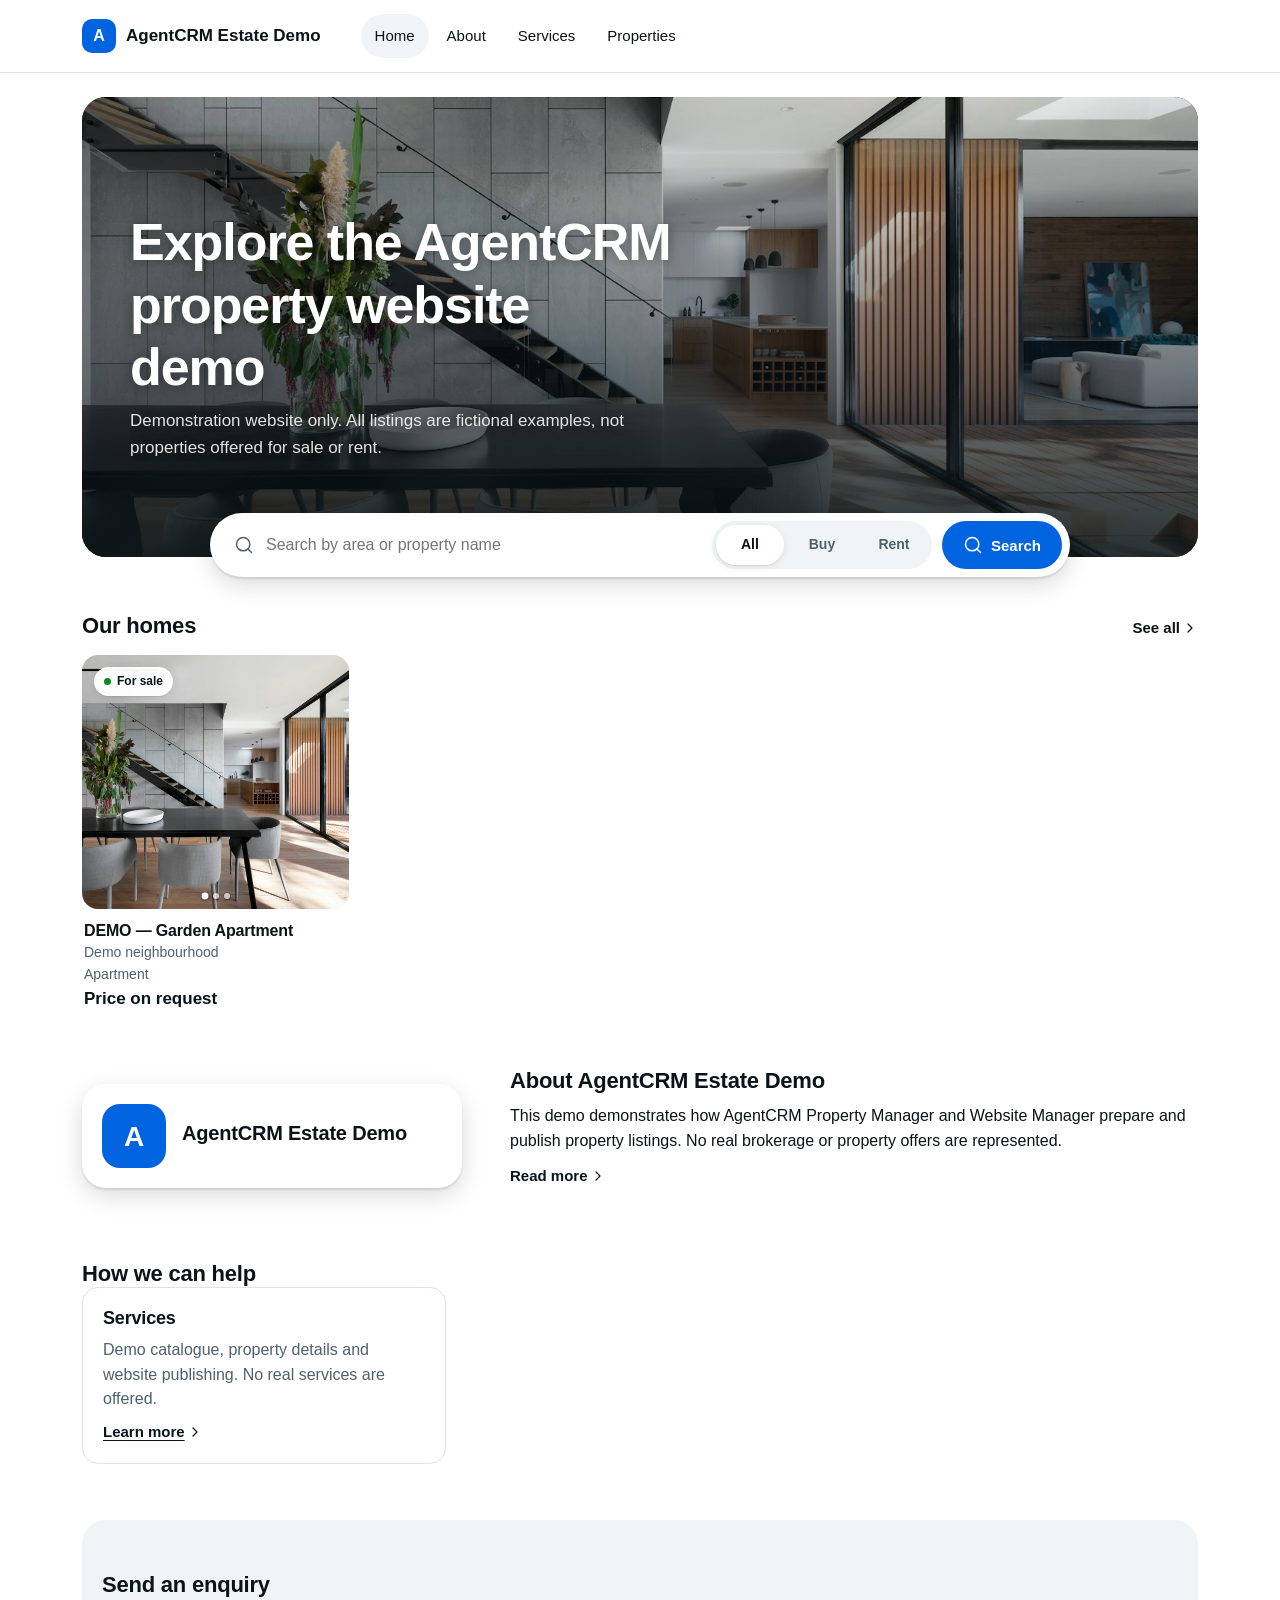
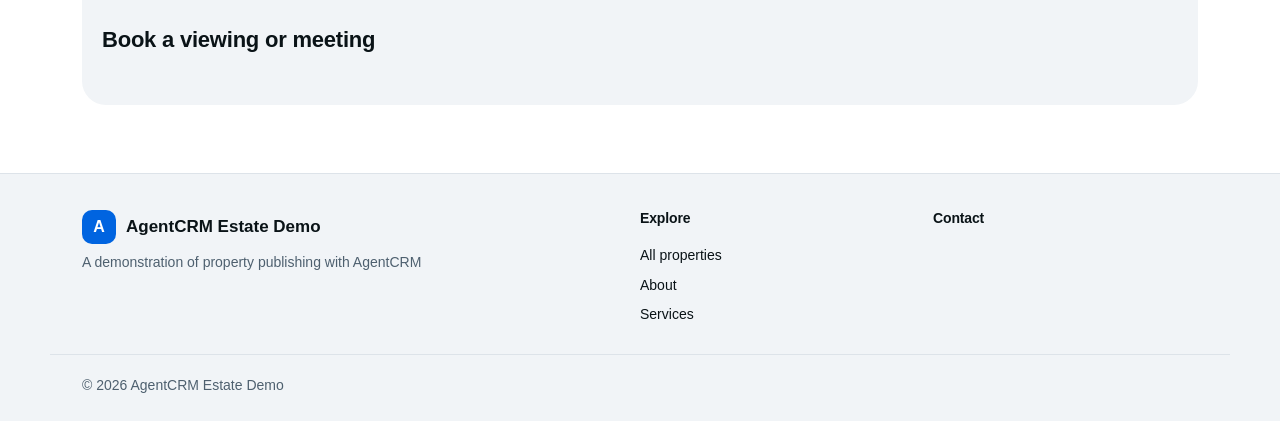
==== commit 56088fef: "Review AgentCRM website changes" ====
--- a/site/index.html
+++ b/site/index.html
@@ -1 +1,15 @@
-<!doctype html><html lang="en"><head><meta charset="utf-8"><meta name="viewport" content="width=device-width, initial-scale=1, viewport-fit=cover"><meta name="theme-color" content="#0a1317"><meta name="format-detection" content="telephone=no"><title>AgentCRM Estate Demo</title><meta name="description" content="A demonstration of property publishing with AgentCRM"><link rel="stylesheet" href="assets/skyline.css"></head><body class="skyline sk-home"><a class="sk-skip" href="#main">Skip to content</a><header class="sk-header"><div class="sk-wrap sk-header-inner"><a class="sk-brand" href="index.html"><svg class="sk-icon" viewBox="0 0 24 24" fill="none" stroke="currentColor" stroke-width="1.5" stroke-linecap="round" stroke-linejoin="round" aria-hidden="true" focusable="false"><path d="M3 20V9l6-5v16M9 20V4l6 5v11M15 20V9l6 5v6M1 20h22"/></svg><span>AgentCRM Estate Demo</span></a><nav class="sk-nav" aria-label="Main navigation"><a href="index.html" aria-current="page">Home</a><a href="about.html">About</a><a href="services.html">Services</a><a href="properties.html">Properties</a></nav><div class="sk-header-actions"><details class="sk-menu" data-menu><summary class="sk-square" aria-label="Navigation menu"><svg class="sk-icon" viewBox="0 0 24 24" fill="none" stroke="currentColor" stroke-width="1.5" stroke-linecap="round" stroke-linejoin="round" aria-hidden="true" focusable="false"><path d="M3 8h18M3 16h18"/></svg></summary><nav aria-label="Mobile navigation"><a href="index.html" aria-current="page">Home</a><a href="about.html">About</a><a href="services.html">Services</a><a href="properties.html">Properties</a></nav></details></div></div></header><main id="main"><section class="sk-hero"><img class="sk-hero-image" src="assets/ac7cb7c5-64b3-33b1-d637-ca40b46e4405.jpg" alt="DEMO — Garden Apartment · property photo" fetchpriority="high" decoding="async" width="1920" height="1280"><div class="sk-wrap sk-hero-content"><p class="sk-eyebrow">AgentCRM Estate Demo<span aria-hidden="true"> / </span>Properties &amp; places</p><h1>Explore the AgentCRM property website demo</h1><p class="sk-hero-description">Demonstration website only. All listings are fictional examples, not properties offered for sale or rent.</p><a class="sk-btn sk-btn-white" href="properties.html">Explore properties<svg class="sk-icon" viewBox="0 0 24 24" fill="none" stroke="currentColor" stroke-width="1.5" stroke-linecap="round" stroke-linejoin="round" aria-hidden="true" focusable="false"><path d="M4 12h16M13 5l7 7-7 7"/></svg></a></div><div class="sk-hero-caption sk-wrap"><span>In focus</span><a href="property-demo-garden-apartment.html">DEMO — Garden Apartment<svg class="sk-icon" viewBox="0 0 24 24" fill="none" stroke="currentColor" stroke-width="1.5" stroke-linecap="round" stroke-linejoin="round" aria-hidden="true" focusable="false"><path d="M5 19 19 5M5 5h14v14"/></svg></a></div></section><section class="sk-search-section"><form class="sk-wrap sk-home-search" action="properties.html" method="get" role="search"><label class="sk-search-query"><span class="sk-field-label">A place to call your own</span><span class="sk-input-row"><svg class="sk-icon" viewBox="0 0 24 24" fill="none" stroke="currentColor" stroke-width="1.5" stroke-linecap="round" stroke-linejoin="round" aria-hidden="true" focusable="false"><circle cx="10.5" cy="10.5" r="6.5"/><path d="m16 16 5 5"/></svg><input type="search" name="q" placeholder="Location or property name" maxlength="200" autocomplete="off"></span></label><label class="sk-search-purpose"><span class="sk-field-label">I’m looking to</span><select name="purpose"><option value="">Buy or rent</option><option value="sale">Buy a property</option><option value="rent">Rent a property</option></select></label><button class="sk-btn sk-btn-dark" type="submit">Find a property<svg class="sk-icon" viewBox="0 0 24 24" fill="none" stroke="currentColor" stroke-width="1.5" stroke-linecap="round" stroke-linejoin="round" aria-hidden="true" focusable="false"><path d="M4 12h16M13 5l7 7-7 7"/></svg></button></form></section><section class="sk-section sk-wrap"><div class="sk-section-heading"><div><p class="sk-eyebrow">The collection</p><h2>Find your next place.</h2></div><a class="sk-text-link" href="properties.html">All properties<svg class="sk-icon" viewBox="0 0 24 24" fill="none" stroke="currentColor" stroke-width="1.5" stroke-linecap="round" stroke-linejoin="round" aria-hidden="true" focusable="false"><path d="M4 12h16M13 5l7 7-7 7"/></svg></a></div><div class="sk-grid sk-home-grid"><article class="sk-card" data-property data-title="demo — garden apartment demo neighbourhood" data-purpose="sale" data-type="apartment" data-price="" data-currency="INR" data-bedrooms="" data-status="available"><a class="sk-card-image" href="property-demo-garden-apartment.html" aria-label="View DEMO — Garden Apartment"><img src="assets/ac7cb7c5-64b3-33b1-d637-ca40b46e4405.jpg" alt="DEMO — Garden Apartment · property photo" loading="lazy" decoding="async" width="960" height="720"><span class="sk-badge">For sale</span><span class="sk-card-arrow"><svg class="sk-icon" viewBox="0 0 24 24" fill="none" stroke="currentColor" stroke-width="1.5" stroke-linecap="round" stroke-linejoin="round" aria-hidden="true" focusable="false"><path d="M5 19 19 5M5 5h14v14"/></svg></span></a><div class="sk-card-copy"><p class="sk-eyebrow">Demo neighbourhood</p><h3><a href="property-demo-garden-apartment.html">DEMO — Garden Apartment</a></h3><p class="sk-card-facts">Apartment</p><p class="sk-price"><strong>Price on request</strong></p></div></article></div></section><section class="sk-story"><div class="sk-wrap sk-story-grid"><figure class="sk-story-image"><img loading="lazy" src="assets/cf92672f-c310-0208-b527-3d4281a7245a.jpg" alt="DEMO — Garden Apartment · property photo" width="960" height="1080"></figure><div class="sk-story-copy"><p class="sk-eyebrow">A personal perspective</p><h2>About AgentCRM Estate Demo</h2><div class="sk-prose"><p>This demo demonstrates how AgentCRM Property Manager and Website Manager prepare and publish property listings. No real brokerage or property offers are represented.</p></div><a class="sk-text-link" href="about.html">Get to know us<svg class="sk-icon" viewBox="0 0 24 24" fill="none" stroke="currentColor" stroke-width="1.5" stroke-linecap="round" stroke-linejoin="round" aria-hidden="true" focusable="false"><path d="M4 12h16M13 5l7 7-7 7"/></svg></a><div class="sk-contact-links"></div></div></div></section><section class="sk-section sk-wrap"><div class="sk-section-heading"><div><p class="sk-eyebrow">At your service</p><h2>Your move. Our focus.</h2></div></div><div class="sk-editorial-grid"><article class="sk-editorial-card"><h3><a href="services.html">How we can help<svg class="sk-icon" viewBox="0 0 24 24" fill="none" stroke="currentColor" stroke-width="1.5" stroke-linecap="round" stroke-linejoin="round" aria-hidden="true" focusable="false"><path d="M5 19 19 5M5 5h14v14"/></svg></a></h3><p>Demo catalogue, property details and website publishing. No real services are offered.</p><a class="sk-text-link" href="services.html">Discover more<svg class="sk-icon" viewBox="0 0 24 24" fill="none" stroke="currentColor" stroke-width="1.5" stroke-linecap="round" stroke-linejoin="round" aria-hidden="true" focusable="false"><path d="M4 12h16M13 5l7 7-7 7"/></svg></a></article></div></section><section class="sk-section sk-wrap"><div class="sk-form-grid"><section class="sk-form-panel"><p class="sk-eyebrow">Start a conversation</p><h2>What are you looking for?</h2><script defer src="https://agentcrms.duckdns.org/embed.js" data-form="244f5f4b4362" data-message=""></script></section><section class="sk-form-panel"><p class="sk-eyebrow">See it for yourself</p><h2>Let’s arrange a viewing.</h2><script defer src="https://agentcrms.duckdns.org/embed.js" data-form="720d575bdf68" data-message=""></script></section></div></section></main><footer class="sk-footer" id="contact"><div class="sk-wrap"><div class="sk-footer-top"><div><p class="sk-eyebrow">Your next chapter</p><h2>Let’s find your place.</h2><p class="sk-footer-tagline">A demonstration of property publishing with AgentCRM</p></div><div class="sk-footer-contact"></div></div><div class="sk-footer-bottom"><a class="sk-brand" href="index.html"><svg class="sk-icon" viewBox="0 0 24 24" fill="none" stroke="currentColor" stroke-width="1.5" stroke-linecap="round" stroke-linejoin="round" aria-hidden="true" focusable="false"><path d="M3 20V9l6-5v16M9 20V4l6 5v11M15 20V9l6 5v6M1 20h22"/></svg><span>AgentCRM Estate Demo</span></a><nav aria-label="Footer navigation"><a href="index.html" aria-current="page">Home</a><a href="about.html">About</a><a href="services.html">Services</a><a href="properties.html">Properties</a></nav><p>&copy; 2026 AgentCRM Estate Demo</p></div></div></footer><script defer src="assets/skyline.js"></script></body></html>+<!doctype html><html lang="en"><head><meta charset="utf-8"><meta name="viewport" content="width=device-width, initial-scale=1, viewport-fit=cover"><meta name="theme-color" content="#ffffff"><meta name="format-detection" content="telephone=no">
+<title>AgentCRM Estate Demo</title><meta name="description" content="A demonstration of property publishing with AgentCRM"><meta property="og:title" content="AgentCRM Estate Demo"><meta property="og:description" content="A demonstration of property publishing with AgentCRM"><meta property="og:type" content="website"><link rel="canonical" href="https://agentcrmhq.github.io/estate-demo/index.html"><meta property="og:url" content="https://agentcrmhq.github.io/estate-demo/index.html"><meta property="og:image" content="https://agentcrmhq.github.io/estate-demo/assets/ac7cb7c5-64b3-33b1-d637-ca40b46e4405.jpg"><meta name="twitter:card" content="summary_large_image"><meta name="twitter:image" content="https://agentcrmhq.github.io/estate-demo/assets/ac7cb7c5-64b3-33b1-d637-ca40b46e4405.jpg"><link rel="stylesheet" href="assets/haven.css"></head><body class="haven"><a class="hv-skip" href="#main">Skip to content</a><header class="hv-header"><div class="hv-wrap hv-header-in"><a class="hv-brand" href="index.html"><span class="hv-logo" aria-hidden="true">A</span><span>AgentCRM Estate Demo</span></a>
+<nav class="hv-nav" aria-label="Main"><a href="index.html" aria-current="page">Home</a><a href="about.html">About</a><a href="services.html">Services</a><a href="properties.html">Properties</a></nav><div class="hv-header-actions"><details class="hv-menu"><summary aria-label="Menu"><svg class="i" width="20" height="20" viewBox="0 0 24 24" aria-hidden="true" focusable="false"><path d="M4 6h16M4 12h16M4 18h16"/></svg></summary><nav aria-label="Mobile"><a href="index.html" aria-current="page">Home</a><a href="about.html">About</a><a href="services.html">Services</a><a href="properties.html">Properties</a></nav></details></div></div></header><main id="main"><section class="hv-hero"><div class="hv-wrap"><div class="hv-hero-card"><img class="hv-hero-img" src="assets/ac7cb7c5-64b3-33b1-d637-ca40b46e4405.jpg" alt="" fetchpriority="high"><div class="hv-hero-copy">
+<h1>Explore the AgentCRM property website demo</h1><p>Demonstration website only. All listings are fictional examples, not properties offered for sale or rent.</p></div></div>
+<form class="hv-search" action="properties.html" method="get" role="search"><label class="hv-search-field"><svg class="i" width="20" height="20" viewBox="0 0 24 24" aria-hidden="true" focusable="false"><circle cx="11" cy="11" r="8"/><path d="m21 21-4.3-4.3"/></svg><span class="hv-sr">Search</span><input name="q" type="search" placeholder="Search by area or property name" maxlength="200" autocomplete="off"></label>
+<div class="hv-seg" role="radiogroup" aria-label="Buy or rent"><label><input type="radio" name="purpose" value="" checked><span>All</span></label><label><input type="radio" name="purpose" value="sale"><span>Buy</span></label><label><input type="radio" name="purpose" value="rent"><span>Rent</span></label></div>
+<button class="hv-btn hv-btn-primary" type="submit"><svg class="i" width="20" height="20" viewBox="0 0 24 24" aria-hidden="true" focusable="false"><circle cx="11" cy="11" r="8"/><path d="m21 21-4.3-4.3"/></svg><span>Search</span></button></form></div></section><section class="hv-section"><div class="hv-wrap"><div class="hv-section-head"><h2>Our homes</h2><a class="hv-link" href="properties.html">See all <svg class="i sm" width="16" height="16" viewBox="0 0 24 24" aria-hidden="true" focusable="false"><path d="m9 18 6-6-6-6"/></svg></a></div></div><div class="hv-rail" tabindex="0" aria-label="Our homes"><article class="hv-card" data-property data-title="demo — garden apartment demo neighbourhood" data-purpose="sale" data-type="apartment" data-price="" data-currency="INR" data-bedrooms="" data-status="available">
+<div class="hv-card-media"><div class="hv-card-track" data-track><a class="hv-slide" href="property-demo-garden-apartment.html" tabindex="-1"><img src="assets/ac7cb7c5-64b3-33b1-d637-ca40b46e4405.jpg" alt="DEMO — Garden Apartment · property photo" fetchpriority="high" decoding="async"></a><a class="hv-slide" href="property-demo-garden-apartment.html" tabindex="-1" aria-hidden="true"><img src="assets/cf92672f-c310-0208-b527-3d4281a7245a.jpg" alt="" loading="lazy" decoding="async"></a><a class="hv-slide" href="property-demo-garden-apartment.html" tabindex="-1" aria-hidden="true"><img src="assets/362623b4-7bee-5b2f-01b8-5912c53f2a49.jpg" alt="" loading="lazy" decoding="async"></a></div><div class="hv-dots" aria-hidden="true"><span class="on"></span><span></span><span></span></div><span class="hv-badge ok">For sale</span></div>
+<a class="hv-card-body" href="property-demo-garden-apartment.html"><h3>DEMO — Garden Apartment</h3><p class="hv-muted">Demo neighbourhood</p>
+<p class="hv-card-facts"><span>Apartment</span></p>
+<p class="hv-price"><strong>Price on request</strong></p></a></article></div></section><section class="hv-section"><div class="hv-wrap hv-agent"><div class="hv-agent-card"><span class="hv-logo xl" aria-hidden="true">A</span><div><h2>AgentCRM Estate Demo</h2></div></div>
+<div class="hv-agent-copy"><h2>About AgentCRM Estate Demo</h2><p>This demo demonstrates how AgentCRM Property Manager and Website Manager prepare and publish property listings. No real brokerage or property offers are represented.</p><a class="hv-link" href="about.html">Read more <svg class="i sm" width="16" height="16" viewBox="0 0 24 24" aria-hidden="true" focusable="false"><path d="m9 18 6-6-6-6"/></svg></a><div class="hv-actions"></div></div></div></section><section class="hv-section"><div class="hv-wrap"><h2 class="hv-h2">How we can help</h2><div class="hv-tiles"><a class="hv-tile" href="services.html"><h3>Services</h3><p class="hv-muted">Demo catalogue, property details and website publishing. No real services are offered.</p><span class="hv-link">Learn more <svg class="i sm" width="16" height="16" viewBox="0 0 24 24" aria-hidden="true" focusable="false"><path d="m9 18 6-6-6-6"/></svg></span></a></div></div></section><section class="hv-section" id="contact"><div class="hv-wrap"><div class="hv-panel"><section class="crm-contact" id="enquire" tabindex="-1"><h2>Send an enquiry</h2><script defer src="https://agentcrms.duckdns.org/embed.js" data-form="244f5f4b4362" data-message=""></script></section><section class="crm-contact" id="viewing" tabindex="-1"><h2>Book a viewing or meeting</h2><script defer src="https://agentcrms.duckdns.org/embed.js" data-form="720d575bdf68" data-message=""></script></section></div></div></section></main><footer class="hv-footer"><div class="hv-wrap hv-footer-in"><div><a class="hv-brand" href="index.html"><span class="hv-logo" aria-hidden="true">A</span><span>AgentCRM Estate Demo</span></a><p class="hv-muted">A demonstration of property publishing with AgentCRM</p></div>
+<div><h2>Explore</h2><a href="properties.html">All properties</a><a href="about.html">About</a><a href="services.html">Services</a></div>
+<div><h2>Contact</h2></div></div>
+<div class="hv-wrap hv-legal"><span>© 2026 AgentCRM Estate Demo</span></div></footer><div class="crm-bar-space" aria-hidden="true"></div><nav class="crm-bar" aria-label="Quick contact"><a href="about.html#enquire" class="crm-bar-action crm-action-enquire" aria-label="Send an enquiry"><svg class="crm-i" width="20" height="20" viewBox="0 0 24 24" aria-hidden="true" focusable="false" fill="none" stroke="currentColor" stroke-width="1.8" stroke-linecap="round" stroke-linejoin="round"><rect width="20" height="16" x="2" y="4" rx="2"/><path d="m22 7-9 5.7a2 2 0 0 1-2 0L2 7"/></svg><span>Enquire</span></a></nav><script defer src="assets/haven.js"></script></body></html>
--- a/site/assets/haven.css
+++ b/site/assets/haven.css
@@ -0,0 +1,279 @@
+/* Haven website design. Mobile-first. Tokens adapted from MIT-licensed Astryx core defaults. */
+.haven{--hv-accent:#0064e0;--hv-accent-hover:#0057c2;--hv-accent-soft:#e5f1fe;--hv-bg:#fff;--hv-surface:#f1f4f7;--hv-card:#fff;--hv-text:#0a1317;--hv-muted:#4e606f;--hv-line:#dde3e9;--hv-line-strong:#8796a5;--hv-ok:#0d8626;--hv-warn:#753f07;
+--hv-r-sm:8px;--hv-r:12px;--hv-r-lg:16px;--hv-r-xl:24px;--hv-pill:999px;
+--hv-shadow-low:0 1px 1px rgba(0,0,0,.08),0 2px 8px rgba(0,0,0,.08);--hv-shadow-med:0 1px 2px rgba(0,0,0,.1),0 2px 12px rgba(0,0,0,.1);--hv-shadow-high:0 2px 2px rgba(0,0,0,.1),0 8px 24px rgba(0,0,0,.14);
+--hv-font:-apple-system,BlinkMacSystemFont,"Segoe UI",Roboto,Helvetica,Arial,sans-serif;--hv-gutter:16px;--hv-max:1180px;--hv-header:60px;
+margin:0;background:var(--hv-bg);color:var(--hv-text);font:400 16px/1.55 var(--hv-font);-webkit-font-smoothing:antialiased;text-rendering:optimizeLegibility;overflow-x:hidden}
+.haven *,.haven *::before,.haven *::after{box-sizing:border-box}
+.haven img{display:block;max-width:100%}
+.haven a{color:inherit;text-decoration:none}
+.haven h1,.haven h2,.haven h3{margin:0;line-height:1.2;letter-spacing:-.01em;font-weight:650}
+.haven p{margin:0}
+.haven :focus-visible{outline:2px solid var(--hv-accent);outline-offset:2px;border-radius:var(--hv-r-sm)}
+.hv-sr{position:absolute!important;width:1px;height:1px;overflow:hidden;clip:rect(0 0 0 0);white-space:nowrap}
+.hv-skip{position:absolute;left:-999px;top:8px;z-index:100;background:var(--hv-text);color:#fff!important;padding:10px 14px;border-radius:var(--hv-r-sm)}.hv-skip:focus{left:8px}
+.hv-wrap{width:100%;max-width:var(--hv-max);margin:0 auto;padding:0 var(--hv-gutter)}
+.hv-muted{color:var(--hv-muted)}
+.i{width:20px;height:20px;flex:none;fill:none;stroke:currentColor;stroke-width:1.8;stroke-linecap:round;stroke-linejoin:round;vertical-align:middle}.i.sm{width:16px;height:16px}.i.lg{width:32px;height:32px;stroke-width:1.5}
+.hv-eyebrow{font-size:13px;font-weight:600;letter-spacing:.02em;color:var(--hv-accent)}
+.hv-link{display:inline-flex;align-items:center;gap:2px;font-weight:600;font-size:15px;text-decoration:underline;text-underline-offset:3px;cursor:pointer}
+
+/* Buttons */
+.hv-btn{display:inline-flex;align-items:center;justify-content:center;gap:8px;min-height:48px;padding:0 20px;border-radius:var(--hv-r-sm);border:1px solid transparent;font:600 15px/1 var(--hv-font);cursor:pointer;white-space:nowrap;transition:background-color .15s,box-shadow .15s,transform .1s}
+.hv-btn:active{transform:scale(.98)}
+.hv-btn-primary,.haven a.hv-btn-primary{background:var(--wm-accent,var(--hv-accent));color:var(--wm-accent-ink,#fff)}.hv-btn-primary:hover{background:var(--wm-accent,var(--hv-accent-hover))}
+.hv-btn-outline,.haven a.hv-btn-outline{background:var(--hv-card);border-color:var(--hv-line-strong);color:var(--hv-text)}.hv-btn-outline:hover{background:var(--hv-surface)}
+.hv-btn-ghost{background:transparent;color:var(--hv-text)}.hv-btn-ghost:hover{background:var(--hv-surface)}
+.hv-block .hv-btn,.hv-btn.hv-block{width:100%}
+.hv-iconbtn{display:inline-flex;align-items:center;justify-content:center;gap:6px;min-height:44px;min-width:44px;padding:0 12px;border-radius:var(--hv-pill);border:1px solid var(--hv-line);background:var(--hv-card);font:600 14px var(--hv-font);color:var(--hv-text);cursor:pointer;list-style:none}
+.hv-iconbtn::-webkit-details-marker{display:none}
+.hv-round{display:grid;place-items:center;width:44px;height:44px;border-radius:50%;background:rgba(255,255,255,.95);border:0;color:var(--hv-text);box-shadow:var(--hv-shadow-low);cursor:pointer}
+.hv-actions{display:flex;flex-wrap:wrap;gap:8px;margin-top:16px}.hv-actions .hv-btn{flex:1 1 120px}
+.hv-actions.compact .hv-btn{min-height:44px;padding:0 12px;font-size:14px}
+
+/* Header */
+.hv-header{position:sticky;top:0;z-index:40;background:rgba(255,255,255,.96);backdrop-filter:saturate(180%) blur(12px);border-bottom:1px solid var(--hv-line)}
+.hv-header-in{display:flex;align-items:center;gap:16px;min-height:var(--hv-header)}
+.hv-brand{display:inline-flex;align-items:center;gap:10px;font-weight:700;font-size:17px;min-width:0}.hv-brand span:last-child{overflow:hidden;text-overflow:ellipsis;white-space:nowrap}
+.hv-logo{display:inline-grid;place-items:center;width:34px;height:34px;border-radius:10px;background:var(--wm-accent,var(--hv-accent));color:var(--wm-accent-ink,#fff);font-weight:700;font-size:16px;flex:none}.hv-logo.xl{width:64px;height:64px;border-radius:18px;font-size:28px}
+.hv-nav{display:none}
+.hv-header-actions{margin-left:auto;display:flex;align-items:center;gap:8px}
+.hv-call{min-height:44px;padding:0 14px;border:1px solid var(--hv-line);border-radius:var(--hv-pill)}
+.hv-menu{position:relative}.hv-menu summary{display:grid;place-items:center;width:44px;height:44px;border-radius:50%;border:1px solid var(--hv-line);cursor:pointer;list-style:none}.hv-menu summary::-webkit-details-marker{display:none}
+.hv-menu nav{position:absolute;right:0;top:52px;min-width:220px;background:var(--hv-card);border-radius:var(--hv-r);box-shadow:var(--hv-shadow-high);padding:8px;display:grid}
+.hv-menu nav a{padding:12px 14px;border-radius:var(--hv-r-sm);font-weight:500}.hv-menu nav a:hover,.hv-menu nav a[aria-current]{background:var(--hv-surface)}
+
+/* Home hero + search */
+.hv-hero{padding:12px 0 8px}
+.hv-hero-card{position:relative;border-radius:var(--hv-r-xl);overflow:hidden;min-height:340px;display:flex;align-items:flex-end;background:#0a1317;color:#fff}
+.hv-hero-img{position:absolute;inset:0;width:100%;height:100%;object-fit:cover}
+.hv-hero-card{min-height:420px}.hv-hero-card::after{content:"";position:absolute;inset:0;background:linear-gradient(180deg,rgba(10,19,23,.1) 0%,rgba(10,19,23,.35) 35%,rgba(10,19,23,.88) 100%)}
+.hv-hero-copy{position:relative;z-index:1;padding:24px 20px 72px;max-width:640px}
+.hv-hero-copy{text-shadow:0 1px 12px rgba(0,0,0,.35)}.hv-hero-copy .hv-eyebrow{color:#cfe6ff}.hv-hero-copy h1{font-size:30px;margin:6px 0 10px;font-weight:700}.hv-hero-copy p{color:rgba(255,255,255,.88);font-size:15px;display:-webkit-box;-webkit-line-clamp:3;-webkit-box-orient:vertical;overflow:hidden}
+.hv-search{position:relative;z-index:2;margin:-48px 12px 0;background:var(--hv-card);border-radius:var(--hv-r-lg);box-shadow:var(--hv-shadow-high);padding:12px;display:grid;gap:10px}
+.hv-search-field{display:flex;align-items:center;gap:10px;min-height:52px;padding:0 16px;border:1px solid var(--hv-line);border-radius:var(--hv-pill);background:var(--hv-card);color:var(--hv-muted)}
+.hv-search-field:focus-within{border-color:var(--hv-accent);box-shadow:0 0 0 3px rgba(0,100,224,.18)}
+.hv-search-field input{flex:1;min-width:0;border:0;outline:0;background:transparent;font:16px var(--hv-font);color:var(--hv-text)}
+.hv-search .hv-btn{border-radius:var(--hv-pill)}
+.hv-seg{display:flex;gap:4px;padding:4px;background:var(--hv-surface);border-radius:var(--hv-pill)}
+.hv-seg label{flex:1;position:relative}.hv-seg input{position:absolute;opacity:0;inset:0;cursor:pointer}
+.hv-seg span{display:flex;align-items:center;justify-content:center;min-height:40px;border-radius:var(--hv-pill);font-weight:600;font-size:14px;color:var(--hv-muted)}
+.hv-seg input:checked+span{background:var(--hv-card);color:var(--hv-text);box-shadow:var(--hv-shadow-low)}
+.hv-seg input:focus-visible+span{outline:2px solid var(--hv-accent);outline-offset:1px}
+
+/* Chips */
+.hv-chips{display:flex;gap:8px;overflow-x:auto;padding:20px 0 4px;scrollbar-width:none;scroll-snap-type:x proximity}.hv-chips::-webkit-scrollbar{display:none}
+.hv-chip{display:inline-flex;align-items:center;gap:8px;min-height:44px;padding:0 16px;border:1px solid var(--hv-line);border-radius:var(--hv-pill);white-space:nowrap;font-weight:600;font-size:14px;scroll-snap-align:start;background:var(--hv-card)}
+.hv-chip small{color:var(--hv-muted);font-weight:500}.hv-chip:hover{border-color:var(--hv-text)}
+
+/* Sections + rails */
+.hv-section{padding:28px 0}
+.hv-section h2,.hv-block h2{font-size:22px}
+.hv-section-head{display:flex;align-items:baseline;justify-content:space-between;gap:12px;margin-bottom:16px}
+.hv-rail{display:grid;grid-auto-flow:column;grid-auto-columns:82%;gap:16px;overflow-x:auto;scroll-snap-type:x mandatory;scroll-padding:0 var(--hv-gutter);padding:0 var(--hv-gutter) 8px;scrollbar-width:none;max-width:calc(var(--hv-max));margin:0 auto}
+.hv-rail::-webkit-scrollbar{display:none}.hv-rail>*{scroll-snap-align:start;min-width:0}
+
+/* Cards */
+.hv-card{position:relative;min-width:0}
+.hv-card[hidden]{display:none}
+.hv-card-media{position:relative;aspect-ratio:1/1;border-radius:var(--hv-r-lg);overflow:hidden;background:var(--hv-surface)}
+.hv-card-track{display:flex;height:100%;overflow-x:auto;scroll-snap-type:x mandatory;scrollbar-width:none;overscroll-behavior-x:contain}.hv-card-track::-webkit-scrollbar{display:none}
+.hv-slide{flex:0 0 100%;height:100%;scroll-snap-align:center}.hv-card-track img{width:100%;height:100%;object-fit:cover}
+.hv-card-empty{height:100%;display:grid;place-content:center;justify-items:center;gap:8px;color:var(--hv-muted);font-size:14px}
+.hv-dots{position:absolute;left:0;right:0;bottom:10px;display:flex;justify-content:center;gap:5px;pointer-events:none}
+.hv-dots span{width:6px;height:6px;border-radius:50%;background:rgba(255,255,255,.65);box-shadow:0 0 0 .5px rgba(0,0,0,.15),0 1px 2px rgba(0,0,0,.45);transition:background .2s,transform .2s}.hv-dots span.on{background:#fff;transform:scale(1.15)}
+.hv-badge{display:inline-flex;align-items:center;gap:6px;padding:5px 10px;border-radius:var(--hv-pill);background:rgba(255,255,255,.96);font-size:12px;font-weight:700;color:var(--hv-text);box-shadow:var(--hv-shadow-low)}
+.hv-badge::before{content:"";width:7px;height:7px;border-radius:50%;background:var(--hv-ok)}.hv-badge.warn::before{background:#e9af08}.hv-badge.muted::before{background:var(--hv-line-strong)}
+.hv-card-media .hv-badge{position:absolute;top:12px;left:12px}
+.hv-card-nav{position:absolute;top:50%;transform:translateY(-50%);width:32px;height:32px;opacity:0;transition:opacity .15s}.hv-card-nav.prev{left:8px}.hv-card-nav.next{right:8px}
+.hv-card:hover .hv-card-nav{opacity:1}.hv-card-nav:focus-visible{opacity:1}
+.hv-card-body{display:block;padding:12px 2px 0}
+.hv-card-body h3{font-size:16px;font-weight:600;overflow:hidden;text-overflow:ellipsis;white-space:nowrap}
+.hv-card-body::after{content:"";position:absolute;inset:0;z-index:0}
+.hv-card-media{z-index:1}
+.hv-card-body .hv-muted{font-size:14px;margin-top:2px;overflow:hidden;text-overflow:ellipsis;white-space:nowrap}
+.hv-card-facts{display:flex;flex-wrap:wrap;gap:4px 12px;font-size:14px;color:var(--hv-muted);margin-top:4px}
+.hv-price{margin-top:6px;font-size:17px}.hv-price strong{font-weight:700}.hv-price span{color:var(--hv-muted);font-size:14px}.hv-price.lg{font-size:22px;margin:0}
+
+/* Agent / tiles / panels */
+.hv-agent{display:grid;gap:20px}
+.hv-agent-card{display:flex;align-items:center;gap:16px;padding:20px;border-radius:var(--hv-r-xl);background:var(--hv-card);box-shadow:var(--hv-shadow-high)}
+.hv-agent-card h2{font-size:20px;margin-bottom:6px}.hv-agent-card p{display:flex;align-items:center;gap:6px;font-size:14px;margin-top:2px}
+.hv-agent-copy h2{margin-bottom:10px}.hv-agent-copy p+p{margin-top:10px}.hv-agent-copy .hv-link{margin-top:10px}
+.hv-tiles{display:grid;gap:12px}.hv-h2{margin-bottom:16px}
+.hv-tile{display:grid;gap:8px;padding:20px;border:1px solid var(--hv-line);border-radius:var(--hv-r-lg);background:var(--hv-card)}.hv-tile:hover{box-shadow:var(--hv-shadow-med)}
+.hv-tile h3{font-size:18px}
+.hv-panel{padding:24px 20px;border-radius:var(--hv-r-xl);background:var(--hv-surface)}.hv-panel h2{margin-bottom:6px}
+.hv-figure{margin:0}.hv-figure img{aspect-ratio:4/3;object-fit:cover;border-radius:var(--hv-r-lg);width:100%}.hv-figure figcaption{font-size:14px;color:var(--hv-muted);padding-top:8px}
+.hv-prose{max-width:720px}.hv-prose h1{font-size:30px;margin:6px 0 16px}.hv-prose p{margin-bottom:14px}
+
+/* Listings */
+.hv-filterbar{position:sticky;top:var(--hv-header);z-index:50;background:#fff;border-bottom:1px solid var(--hv-line);padding:10px 0;display:grid;gap:10px}
+.hv-filterbar-in{display:flex;gap:8px;align-items:center;min-width:0}.hv-filterbar .hv-search-field{flex:1;min-width:0;min-height:48px;box-shadow:var(--hv-shadow-low)}
+.hv-filterbar .hv-seg{max-width:360px}
+.hv-sheet>summary{min-height:48px}
+.hv-sheet[open]>summary{border-color:var(--hv-text);position:relative;z-index:61;background:#fff}
+.hv-sheet-body{position:fixed;left:0;right:0;bottom:0;z-index:60;max-height:86vh;overflow:auto;background:var(--hv-card);border-radius:var(--hv-r-xl) var(--hv-r-xl) 0 0;box-shadow:0 -8px 32px rgba(0,0,0,.2);padding:8px 20px calc(20px + env(safe-area-inset-bottom));animation:hv-up .22s ease-out}
+.hv-sheet[open]::before{content:"";position:fixed;inset:0;z-index:55;background:rgba(1,18,40,.4)}
+.hv-sheet-head{position:sticky;top:-8px;display:flex;align-items:center;justify-content:space-between;padding:12px 0;background:var(--hv-card);border-bottom:1px solid var(--hv-line);margin-bottom:16px}.hv-sheet-head h2,.hv-sheet-title{font-weight:650;font-size:18px}
+.hv-fields{display:grid;grid-template-columns:1fr 1fr;gap:14px}.hv-fields .hv-span{grid-column:1/-1}
+.hv-fields label{display:grid;gap:6px;font-size:14px;font-weight:600}
+.hv-fields select,.hv-fields input{min-height:48px;width:100%;padding:0 12px;border:1px solid var(--hv-line-strong);border-radius:var(--hv-r-sm);background:var(--hv-card);font:16px var(--hv-font);color:var(--hv-text)}
+.hv-sheet-foot{display:flex;justify-content:space-between;gap:12px;margin-top:20px;padding-top:16px;border-top:1px solid var(--hv-line)}.hv-sheet-foot .hv-btn-primary{flex:1}
+@keyframes hv-up{from{transform:translateY(24px);opacity:0}to{transform:none;opacity:1}}
+.hv-list-title{font-size:22px;margin:20px 0 2px}
+.hv-count{color:var(--hv-muted);font-size:14px;margin:0 0 16px}
+.hv-grid{display:grid;grid-template-columns:1fr;gap:28px 20px}
+.hv-empty[hidden]{display:none}.hv-empty{display:grid;justify-items:center;text-align:center;gap:8px;padding:56px 16px;color:var(--hv-muted)}.hv-empty h2{color:var(--hv-text);font-size:20px}
+
+/* Property detail */
+.hv-gallery{position:relative;background:var(--hv-surface)}
+.hv-gallery-track{display:flex;overflow-x:auto;scroll-snap-type:x mandatory;scrollbar-width:none;aspect-ratio:4/3;max-height:70vh}.hv-gallery-track::-webkit-scrollbar{display:none}
+.hv-gallery-track img,.hv-gallery-track .hv-card-empty{flex:0 0 100%;width:100%;height:100%;object-fit:cover;scroll-snap-align:center}
+.hv-gallery-bar{position:absolute;top:12px;left:12px;right:12px;display:flex;justify-content:space-between;pointer-events:none}.hv-gallery-bar>*{pointer-events:auto}
+.hv-counter{position:absolute;right:12px;bottom:28px;padding:4px 10px;border-radius:var(--hv-pill);background:rgba(10,19,23,.72);color:#fff;font-size:12px;font-weight:600}
+.hv-gallery .hv-allphotos{min-height:44px!important;position:absolute;left:12px;bottom:24px;min-height:36px;padding:6px 12px;border:0;background:rgba(255,255,255,.95);box-shadow:var(--hv-shadow-low);font-size:13px}
+.hv-allphotos{display:inline-flex;align-items:center;gap:6px;padding:8px 14px;border-radius:var(--hv-r-sm);background:#fff;border:1px solid var(--hv-text);font-size:14px;font-weight:600}
+.hv-mosaic{display:none}
+.hv-detail{position:relative;z-index:2;margin:-16px calc(-1 * var(--hv-gutter)) 0;padding:24px var(--hv-gutter) 0;background:var(--hv-bg);border-radius:var(--hv-r-xl) var(--hv-r-xl) 0 0}
+.hv-title h1{font-size:26px;margin:12px 0 6px}
+.hv-title>.hv-muted{display:flex;align-items:center;gap:6px;font-size:15px}
+.hv-title .hv-badge{box-shadow:none;background:var(--hv-surface)}
+.hv-facts{list-style:none;margin:18px 0 0;padding:0;display:grid;grid-auto-flow:column;grid-auto-columns:1fr;border:1px solid var(--hv-line);border-radius:var(--hv-r-lg)}
+.hv-facts li{display:grid;justify-items:center;gap:6px;padding:14px 8px;font-size:14px;font-weight:600;text-align:center}.hv-facts li+li{border-left:1px solid var(--hv-line)}.hv-facts .i{width:22px;height:22px;color:var(--hv-muted)}
+.hv-host{display:flex;align-items:center;gap:14px;padding:20px 0;margin-top:20px;border-top:1px solid var(--hv-line);border-bottom:1px solid var(--hv-line)}.hv-host p{font-size:14px}
+.hv-highlights{list-style:none;margin:0;padding:20px 0;display:grid;gap:18px;border-bottom:1px solid var(--hv-line)}
+.hv-highlights li{display:flex;gap:16px;align-items:flex-start}.hv-highlights .i{width:24px;height:24px;margin-top:2px}.hv-highlights p{font-size:14px;margin-top:2px}
+.hv-block{padding:28px 0;border-bottom:1px solid var(--hv-line);scroll-margin-top:calc(var(--hv-header) + 12px)}
+.hv-block h2{margin-bottom:16px}.hv-block p+p{margin-top:12px}
+.hv-more .hv-clamp{display:-webkit-box;-webkit-line-clamp:6;-webkit-box-orient:vertical;overflow:hidden}
+.hv-more:has(details[open]) .hv-clamp{display:block;-webkit-line-clamp:unset}
+.hv-more summary{list-style:none;margin-top:12px;display:inline-flex}.hv-more summary::-webkit-details-marker{display:none}
+.hv-more-close,.hv-more details[open] .hv-more-open{display:none}.hv-more details[open] .hv-more-close{display:inline}
+.hv-amenities{list-style:none;margin:0;padding:0;display:grid;grid-template-columns:1fr;gap:14px}
+.hv-amenities li{display:flex;align-items:center;gap:14px;font-size:15px}.hv-amenities .i{width:22px;height:22px}
+.hv-more-list{margin-top:14px}.hv-more-list summary{list-style:none;width:auto}.hv-more-list summary::-webkit-details-marker{display:none}.hv-more-list[open] summary{display:none}
+.hv-specs{display:grid;grid-template-columns:1fr 1fr;gap:0;margin:0;border:1px solid var(--hv-line);border-radius:var(--hv-r);overflow:hidden}
+.hv-specs div{padding:12px 14px;border-bottom:1px solid var(--hv-line)}.hv-specs div:nth-child(odd){border-right:1px solid var(--hv-line)}.hv-specs div:nth-last-child(-n+2){border-bottom:0}
+.hv-specs dt{font-size:13px;color:var(--hv-muted)}.hv-specs dd{margin:2px 0 0;font-weight:600;overflow-wrap:anywhere}
+.hv-where{display:flex;gap:16px;align-items:flex-start;padding:18px;border-radius:var(--hv-r-lg);background:var(--hv-surface)}.hv-where .i.lg{color:var(--hv-accent)}.hv-where .hv-btn{margin-top:12px;min-height:44px}
+.hv-detail-side{display:none}
+.hv-photos{display:none;position:fixed;inset:0;z-index:80;overflow:auto;background:var(--hv-bg);padding:0 var(--hv-gutter) 32px}.hv-photos:target{display:block}
+.hv-photos-head{position:sticky;top:0;z-index:1;display:flex;align-items:center;gap:12px;padding:12px 0;background:var(--hv-bg)}.hv-photos-head h2{font-size:17px;overflow:hidden;text-overflow:ellipsis;white-space:nowrap}
+.hv-photo-list{display:grid;gap:8px;max-width:1000px;margin:0 auto}.hv-photo-list img{width:100%;border-radius:var(--hv-r);aspect-ratio:3/2;object-fit:cover}
+.hv-stickybar{position:fixed;left:0;right:0;bottom:0;z-index:45;display:flex;align-items:center;justify-content:space-between;gap:12px;padding:12px var(--hv-gutter) calc(12px + env(safe-area-inset-bottom));background:var(--hv-card);border-top:1px solid var(--hv-line);box-shadow:0 -2px 12px rgba(0,0,0,.06)}
+.hv-stickybar .hv-price{margin:0;font-size:17px}.hv-stickybar .hv-muted{font-size:13px}.hv-stickybar .hv-btn{padding:0 18px}
+.hv-has-bar .hv-footer{padding-bottom:calc(104px + env(safe-area-inset-bottom))}
+.widget-placeholder{padding:20px;border:1.5px dashed var(--hv-line-strong);border-radius:var(--hv-r);color:var(--hv-muted);background:var(--hv-card);margin:12px 0;font-size:14px}
+
+/* Signup + footer */
+.hv-signup .box{padding:24px 20px;border-radius:var(--hv-r-xl);background:var(--hv-surface);margin:24px 0}
+.hv-signup input[type=email]{display:block;width:100%;min-height:48px;margin-top:6px;padding:0 12px;border:1px solid var(--hv-line-strong);border-radius:var(--hv-r-sm);font:16px var(--hv-font)}
+.hv-signup .button{min-height:48px;padding:0 20px;border:0;border-radius:var(--hv-r-sm);background:var(--wm-accent,var(--hv-accent));color:var(--wm-accent-ink,#fff);font:600 15px var(--hv-font)}
+.hv-footer{margin-top:40px;background:var(--hv-surface);border-top:1px solid var(--hv-line);padding:36px 0 24px;font-size:14px}
+.hv-footer-in{display:grid;gap:28px}.hv-footer h2{font-size:14px;margin-bottom:10px}.hv-footer-in>div{display:grid;gap:8px;align-content:start}.hv-footer a:hover{text-decoration:underline}
+.hv-legal{margin-top:28px;padding-top:20px;border-top:1px solid var(--hv-line);color:var(--hv-muted)}
+
+/* Larger phones / tablets */
+@media (min-width:600px){
+  .hv-rail{grid-auto-columns:calc(50% - 8px)}
+  .hv-grid{grid-template-columns:repeat(2,minmax(0,1fr))}
+  .hv-amenities{grid-template-columns:1fr 1fr}
+  .hv-tiles{grid-template-columns:repeat(2,minmax(0,1fr))}
+  .hv-hero-copy h1{font-size:40px}
+  .hv-search{grid-template-columns:minmax(0,1fr) auto auto;align-items:center;margin:-40px 24px 0;border-radius:var(--hv-pill);padding:8px}
+  .hv-search .hv-search-field{border:0;min-height:48px}.hv-search .hv-seg{min-width:220px}
+  .hv-sheet-body{left:50%;right:auto;bottom:auto;top:50%;transform:translate(-50%,-50%);width:min(560px,92vw);border-radius:var(--hv-r-xl);animation:none}
+  .hv-photo-list{grid-template-columns:1fr 1fr}.hv-photo-list img:nth-child(3n+1){grid-column:1/-1}
+}
+/* Desktop */
+@media (min-width:960px){
+  :root{--hv-gutter:24px}.haven{--hv-gutter:32px;--hv-header:72px}
+  .hv-nav{display:flex;gap:4px;margin-left:24px}.hv-nav a{padding:10px 14px;border-radius:var(--hv-pill);font-weight:500;font-size:15px}.hv-nav a:hover,.hv-nav a[aria-current]{background:var(--hv-surface)}
+  .hv-menu{display:none}
+  .hv-hero{padding-top:24px}.hv-hero-card{min-height:460px}.hv-hero-copy{padding:48px 48px 96px}.hv-hero-copy h1{font-size:52px;letter-spacing:-.02em}.hv-hero-copy p{font-size:17px}
+  .hv-search{max-width:860px;margin:-44px auto 0}
+  .hv-rail{grid-auto-flow:row;grid-template-columns:repeat(4,minmax(0,1fr));overflow:visible;padding:0 var(--hv-gutter)}
+  .hv-grid{grid-template-columns:repeat(3,minmax(0,1fr))}
+  .hv-card-media{aspect-ratio:20/19}
+  .hv-agent{grid-template-columns:minmax(0,380px) minmax(0,1fr);align-items:center;gap:48px}
+  .hv-tiles{grid-template-columns:repeat(3,minmax(0,1fr))}
+  .hv-filterbar{grid-template-columns:none}.hv-filterbar-in{max-width:var(--hv-max)}
+  .hv-gallery{display:none}
+  .hv-mosaic{display:grid;position:relative;gap:8px;grid-template-columns:2fr 1fr 1fr;grid-template-rows:220px 220px;border-radius:var(--hv-r-lg);overflow:hidden;margin-top:24px}
+  .hv-mosaic a{display:block;overflow:hidden}.hv-mosaic img{width:100%;height:100%;object-fit:cover;transition:filter .2s}.hv-mosaic a:hover img{filter:brightness(.92)}
+  .hv-mosaic .m0{grid-row:1/3}.hv-mosaic.n3{grid-template-columns:2fr 1fr}.hv-mosaic.n4 .m3{grid-column:2/4}
+  .hv-mosaic .hv-allphotos{position:absolute;right:16px;bottom:16px}
+  .hv-detail{display:grid;grid-template-columns:minmax(0,1fr) 360px;gap:64px;margin:0;padding:32px 0 0;border-radius:0}
+  .hv-title h1{font-size:32px}
+  .hv-detail-side{display:block}.hv-book{position:sticky;top:calc(var(--hv-header) + 24px);padding:24px;border:1px solid var(--hv-line);border-radius:var(--hv-r-xl);box-shadow:var(--hv-shadow-high);display:grid;gap:8px}
+  .hv-book-actions{display:grid;gap:10px;margin-top:12px}
+  .hv-stickybar{display:none}.hv-has-bar .hv-footer{padding-bottom:24px}
+  .hv-footer-in{grid-template-columns:2fr 1fr 1fr}
+  .hv-photo-list{grid-template-columns:1fr 1fr 1fr}
+}
+@media (min-width:960px) and (hover:hover){.hv-card-nav{display:grid}}
+@media (hover:none){.hv-card-nav{display:none}}
+@media (prefers-reduced-motion:reduce){.haven *{animation:none!important;transition:none!important;scroll-behavior:auto!important}}
+@media print{.hv-header,.hv-stickybar,.hv-filterbar,.hv-footer{display:none}}
+
+.hv-alt{margin-top:12px;font-size:14px}.hv-alt a{color:var(--hv-accent);font-weight:600;text-decoration:underline;text-underline-offset:2px}
+
+/* Shared contact actions (functional-actions.js): sidebar, agent card, phone action bar, fallbacks, WhatsApp chat. */
+.haven,.metro{--crm-accent:#0064e0;--crm-ink:#0a1317;--crm-muted:#4e606f;--crm-line:#dde3e9;--crm-radius:12px}
+.skyline{--crm-accent:#0064e0;--crm-ink:#0a1317;--crm-muted:#536067;--crm-line:#d9dad5;--crm-radius:0}
+.restate,.estate{--crm-accent:#1969df;--crm-ink:#15202c;--crm-muted:#5e6d7c;--crm-line:#dbe1e7;--crm-radius:0}
+.crm-i{display:block;flex:none;width:20px;height:20px;max-width:24px;max-height:24px}
+.crm-actions{display:grid;gap:8px}
+.crm-actions-row{display:flex;flex-wrap:wrap}
+.crm-actions-row .crm-action{flex:1 1 140px}
+.crm-action{display:flex;align-items:center;justify-content:center;gap:8px;min-width:0;min-height:44px;padding:10px 14px;border:1px solid var(--crm-line,#dde3e9);border-radius:var(--crm-radius,10px);background:#fff;color:var(--crm-ink,#0a1317);font:600 14px/1.3 inherit;text-decoration:none;text-align:center}
+.crm-action span{overflow-wrap:anywhere}
+.crm-action:hover{border-color:var(--crm-accent,#0064e0)}
+.crm-action.crm-primary{background:var(--crm-accent,#0064e0);border-color:var(--crm-accent,#0064e0);color:#fff}
+.crm-action:focus-visible,.crm-bar-action:focus-visible,.crm-agent-link:focus-visible,.crm-chat:focus-visible{outline:3px solid var(--crm-accent,#0064e0);outline-offset:2px}
+.crm-sidebar{min-width:0}
+.crm-sidebar-in{display:grid;gap:14px;padding:20px;border:1px solid var(--crm-line,#dde3e9);border-radius:var(--crm-radius,12px);background:#fff;color:var(--crm-ink,#0a1317);overflow-wrap:anywhere}
+.crm-agent{display:grid;gap:10px;min-width:0;padding-top:14px;border-top:1px solid var(--crm-line,#dde3e9);color:var(--crm-ink,#0a1317)}
+.crm-agent:first-child{padding-top:0;border-top:0}
+.crm-agent-kicker{margin:0;font-size:12px;font-weight:600;letter-spacing:.06em;text-transform:uppercase;color:var(--crm-muted,#4e606f)}
+.crm-agent-person{display:flex;align-items:center;gap:12px;min-width:0}
+.crm-agent-person>div{display:grid;min-width:0;overflow-wrap:anywhere}
+.crm-agent-person img,.crm-agent-initial{flex:none;width:56px;height:56px;border-radius:50%;object-fit:cover;background:#e5f1fe}
+.crm-agent-initial{display:grid;place-items:center;font-size:22px;font-weight:700;color:var(--crm-accent,#0064e0)}
+.crm-agent-name{font-size:16px}
+.crm-agent-company{font-size:13px;color:var(--crm-muted,#4e606f)}
+.crm-agent-links{display:flex;flex-wrap:wrap;gap:6px}
+.crm-agent-link{display:grid;place-items:center;width:44px;height:44px;border:1px solid var(--crm-line,#dde3e9);border-radius:50%;color:var(--crm-ink,#0a1317);background:#fff}
+.crm-fallback{display:grid;gap:12px;margin:12px 0}
+.crm-fallback p{margin:0}
+.crm-contact{margin:28px 0;scroll-margin-top:80px}
+.crm-layout{display:grid;grid-template-columns:minmax(0,1fr);gap:28px;align-items:start}
+.crm-layout>*{min-width:0}
+.crm-bar{position:fixed;z-index:60;left:0;right:0;bottom:0;display:flex;gap:6px;padding:8px max(8px,env(safe-area-inset-left)) calc(8px + env(safe-area-inset-bottom)) max(8px,env(safe-area-inset-right));background:#fff;border-top:1px solid var(--crm-line,#dde3e9);box-shadow:0 -4px 18px rgba(10,19,23,.08)}
+.crm-bar-action{flex:1 1 0;display:flex;flex-direction:column;align-items:center;justify-content:center;gap:2px;min-width:0;min-height:52px;padding:6px 4px;border-radius:var(--crm-radius,10px);color:var(--crm-ink,#0a1317);font:600 12px/1.2 inherit;text-decoration:none;text-align:center}
+.crm-bar-action:last-child{background:var(--crm-accent,#0064e0);color:#fff}
+.crm-bar-space{height:calc(76px + env(safe-area-inset-bottom))}
+.crm-chat{display:none}
+@media (min-width:960px){
+  .crm-bar{display:none}
+  .crm-bar-space{display:none}
+  .crm-layout{grid-template-columns:minmax(0,1fr) 320px;gap:40px}
+  .crm-layout>.crm-sidebar>.crm-sidebar-in{position:sticky;top:88px}
+  .crm-chat{position:fixed;z-index:60;right:24px;bottom:24px;display:inline-flex;align-items:center;gap:8px;min-height:48px;padding:10px 18px;border-radius:999px;background:#128c4a;color:#fff;font:600 14px/1.2 system-ui,sans-serif;text-decoration:none;box-shadow:0 6px 20px rgba(10,19,23,.2)}
+}
+@media (max-width:959px){.crm-layout>.crm-sidebar .crm-actions{display:none}}
+@media print{.crm-bar,.crm-chat{display:none!important}.crm-bar-space{display:none}}
+/* An open filter panel sits inside the sticky search bar, so it cannot layer above these; step aside so its buttons stay tappable. */
+body:has([data-filter-sheet][open]) .crm-bar,body:has([data-filter-sheet][open]) .crm-chat{display:none!important}
+@media (min-width:960px){.crm-agent-inline{display:none}}
+.crm-agent-inline{margin:20px 0}
+.crm-agent-inline>.crm-agent{padding:16px;border:1px solid var(--crm-line,#dde3e9);border-radius:var(--crm-radius,12px);background:#fff}
+
+.wm-brand-logo{display:inline-grid;place-items:center;flex:none;min-width:28px;min-height:28px;background:#fff;border-radius:8px}
+.wm-brand-logo>img{display:block;width:100%;height:100%;max-width:64px;max-height:64px;object-fit:contain}
+.sk-mark,.restate .brand-symbol{display:inline-grid;place-items:center;flex:none;width:40px;height:40px;font:700 18px/1 system-ui}
+.sk-mark,.restate .brand-symbol{background:var(--wm-accent,#f1eee6);color:var(--wm-accent-ink,#26382e)}
+.sk-mark.wm-brand-logo,.restate .brand-symbol.wm-brand-logo{background:#fff}
+.crm-action.crm-primary,.crm-bar-action:last-child{background:var(--wm-accent,var(--crm-accent,#0064e0));color:var(--wm-accent-ink,#fff)}
+.crm-action.crm-primary{border-color:var(--wm-accent,var(--crm-accent,#0064e0))}
